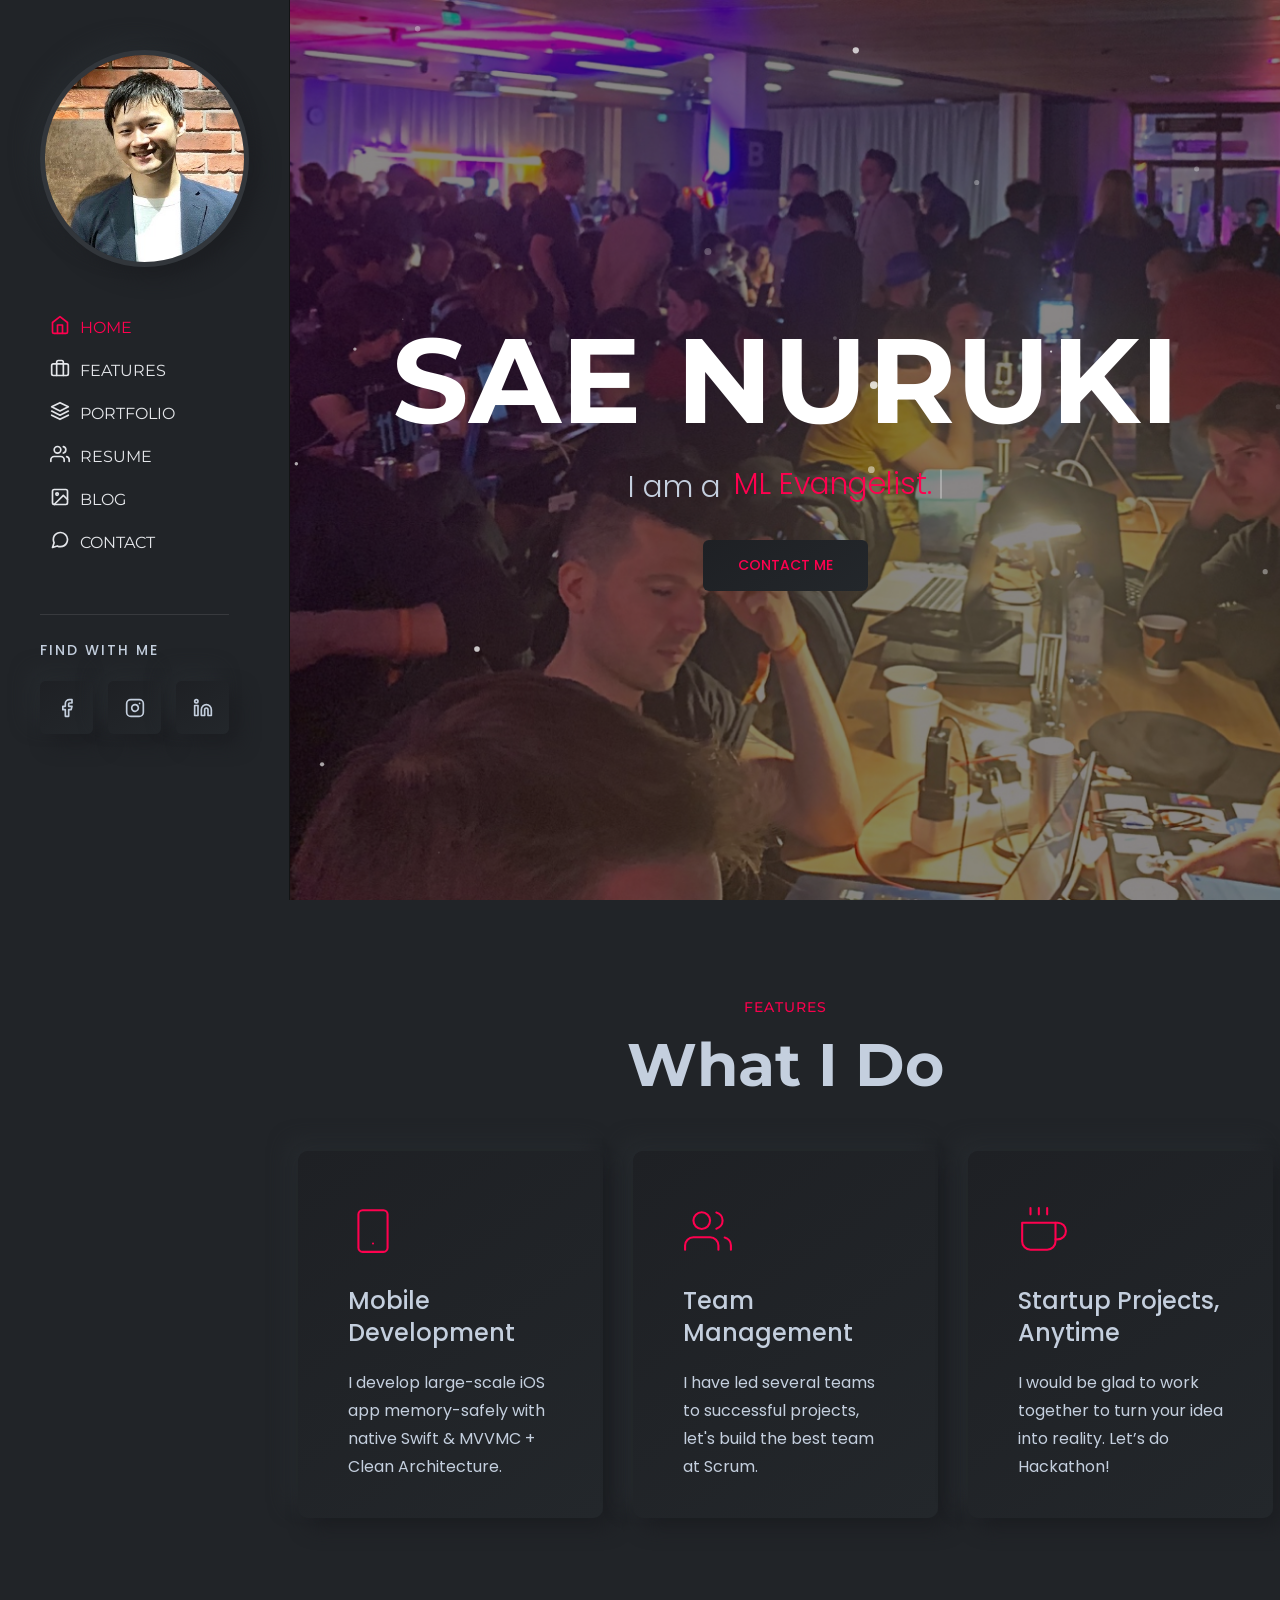
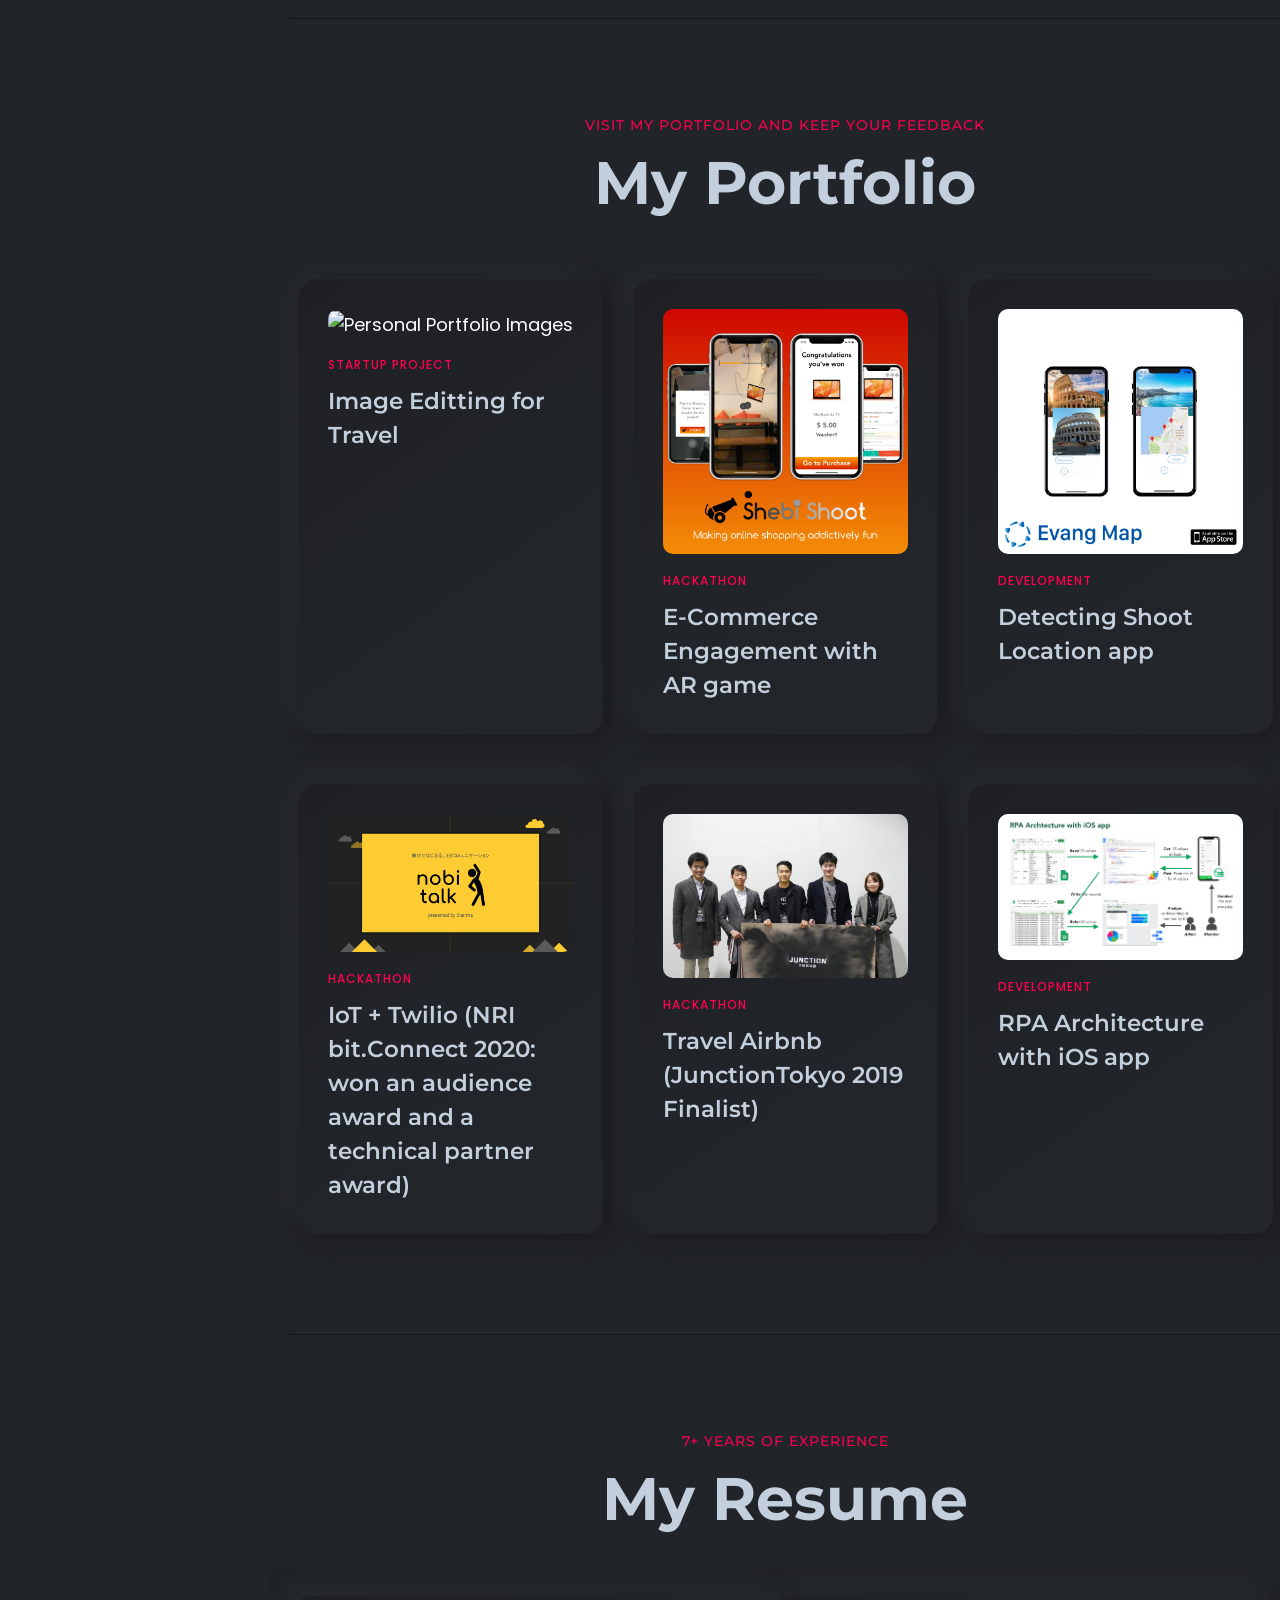
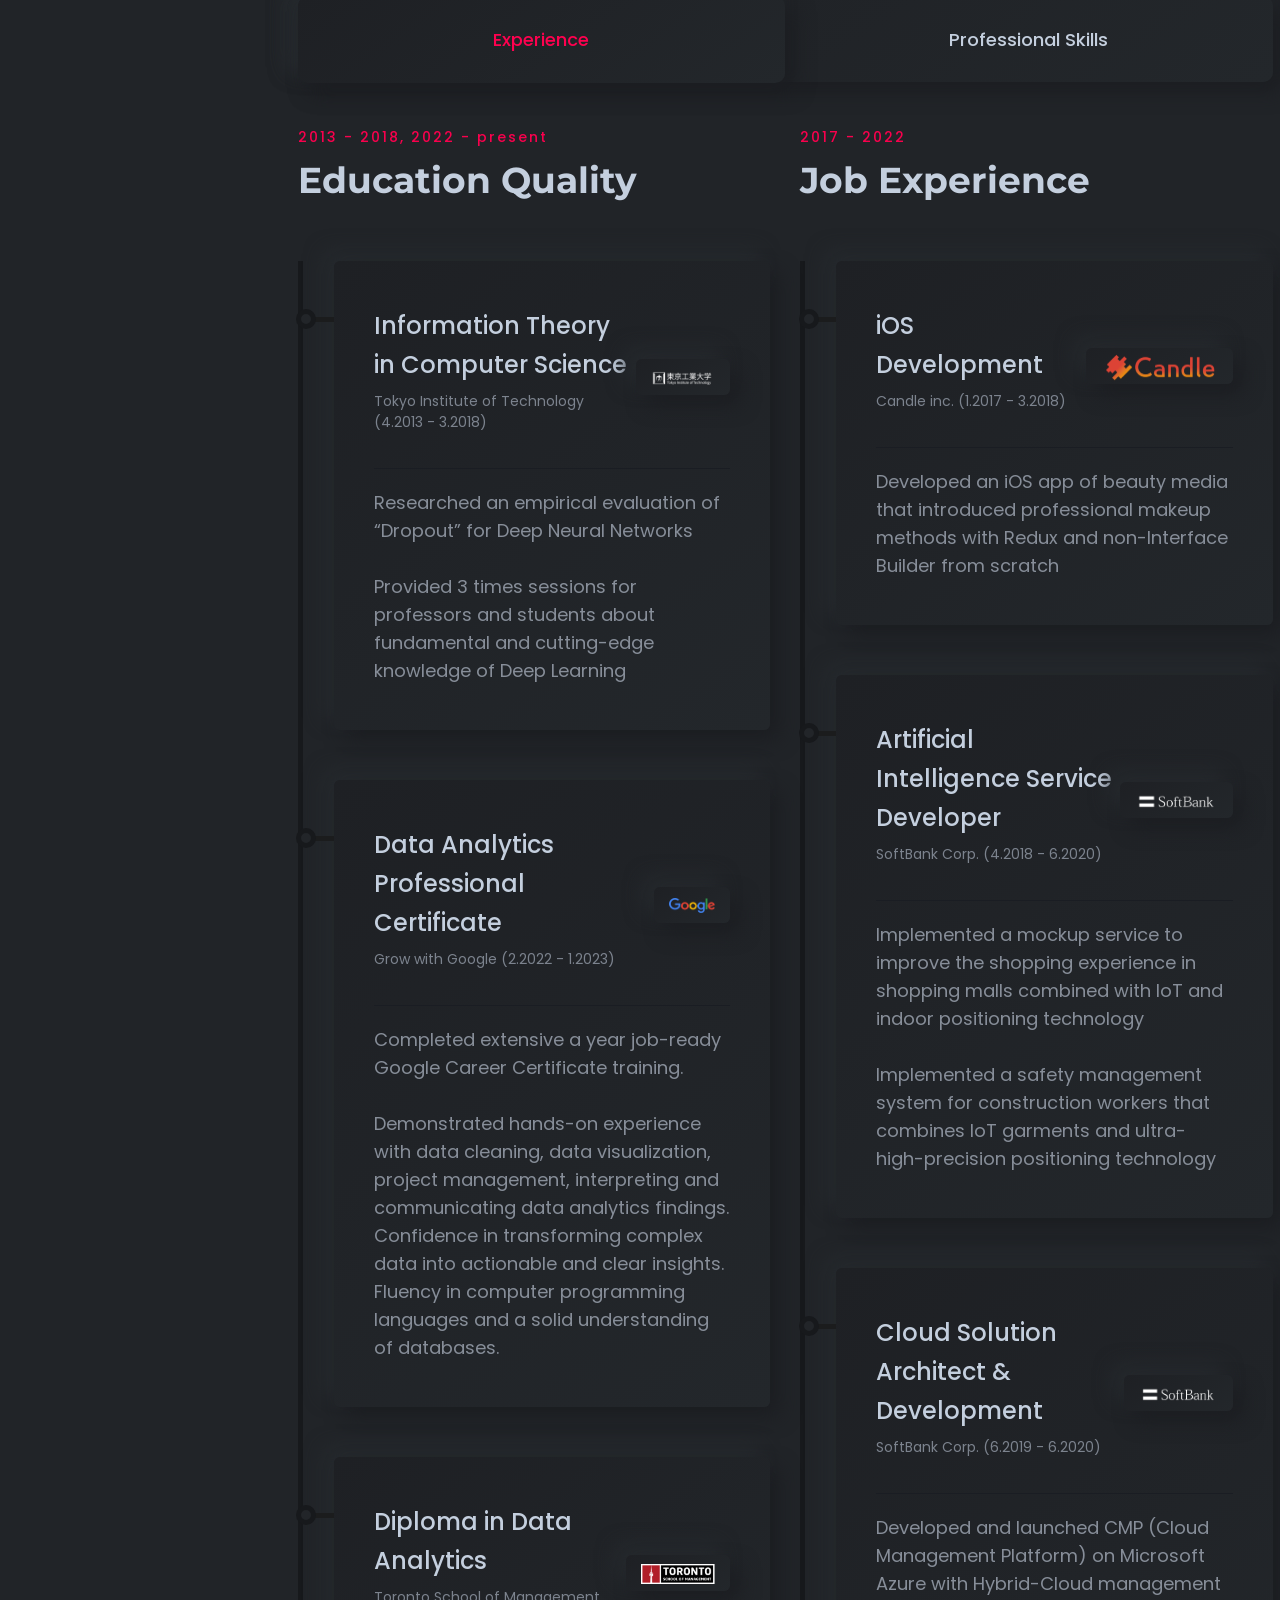
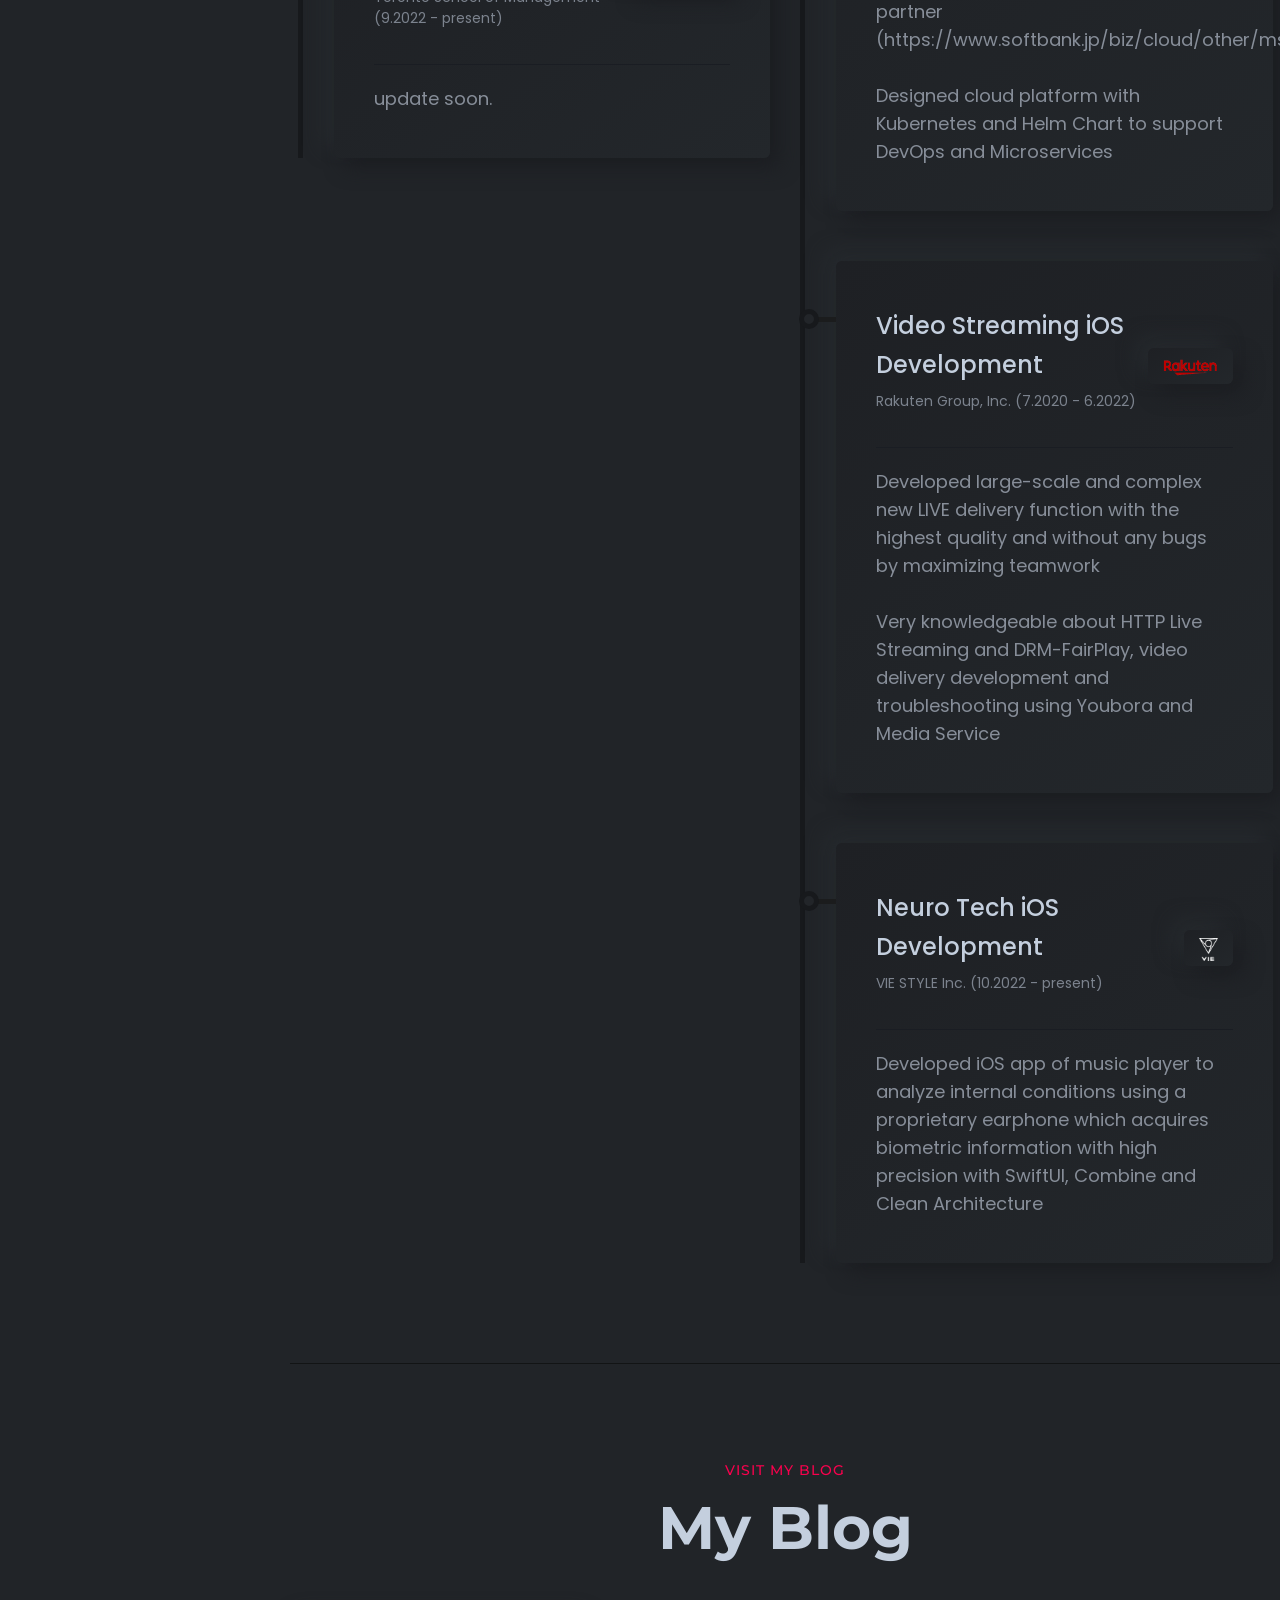
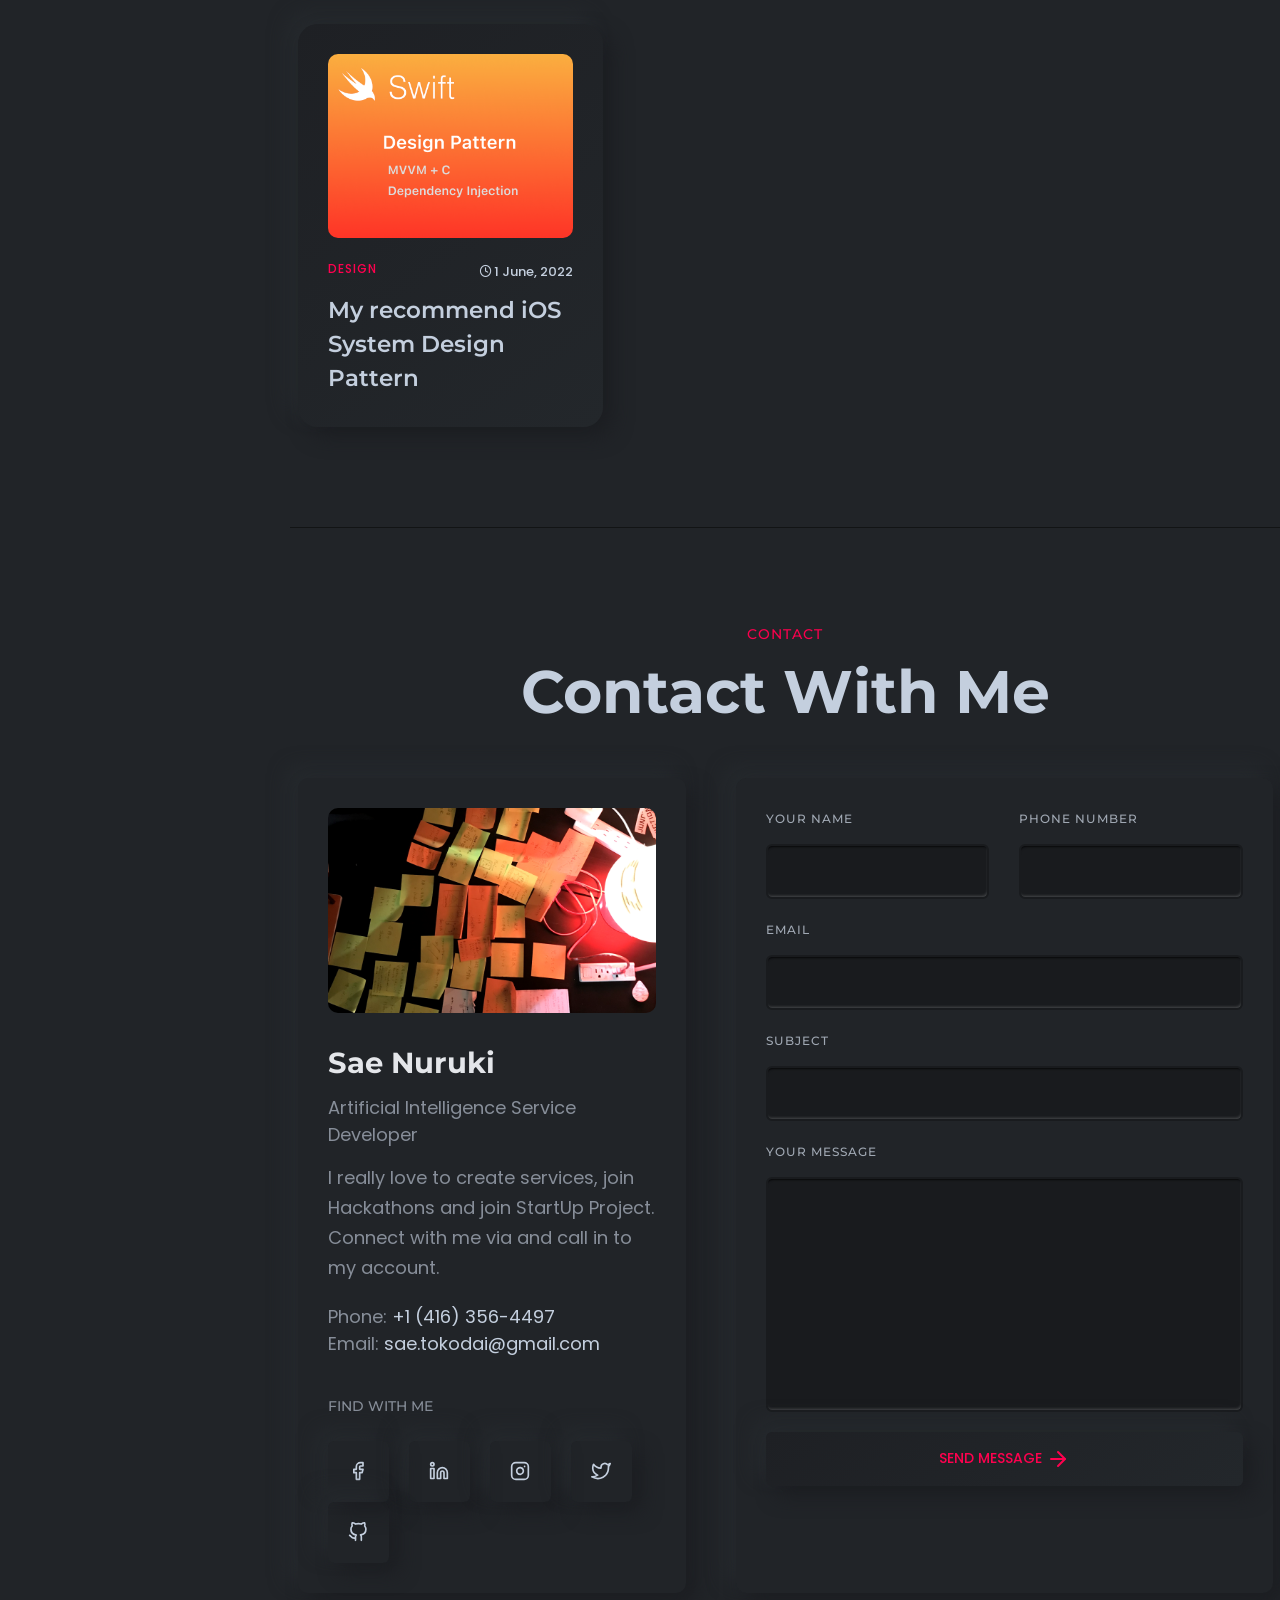
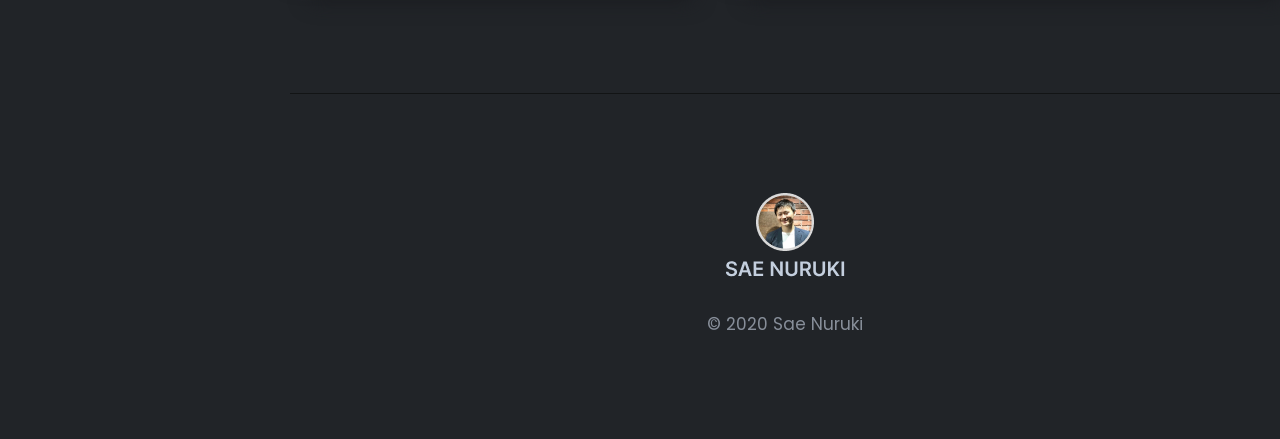
==== public/index.html @ 9da422db "update new portfolio" ====
<!DOCTYPE html>

<html lang="en">
  <head>
    <meta charset="utf-8">
    <!-- <meta name="viewport" content="width=device-width, initial-scale=1"> -->
    <meta http-equiv="x-ua-compatible" content="ie=edge">
    <title>Sae Nuruki</title>
    <meta name="robots" content="noindex, follow" />
    <meta name="description" content="">
    <meta name="viewport" content="width=device-width, initial-scale=1, shrink-to-fit=no">
    <!-- Favicon -->
    <link rel="shortcut icon" type="image/x-icon" href="assets/images/favicon.ico">
    <!-- CSS 
    ============================================ -->
    <link rel="stylesheet" href="assets/css/vendor/bootstrap.min.css">
    <link rel="stylesheet" href="assets/css/vendor/slick.css">
    <link rel="stylesheet" href="assets/css/vendor/slick-theme.css">
    <link rel="stylesheet" href="assets/css/vendor/aos.css">
    <link rel="stylesheet" href="assets/css/plugins/feature.css">
    <!-- Style css -->
    <link rel="stylesheet" href="assets/css/style.css">

    <!-- update the version number as needed -->
    <script defer src="/__/firebase/9.9.0/firebase-app-compat.js"></script>
    <!-- include only the Firebase features as you need -->
    <script defer src="/__/firebase/9.9.0/firebase-auth-compat.js"></script>
    <script defer src="/__/firebase/9.9.0/firebase-database-compat.js"></script>
    <script defer src="/__/firebase/9.9.0/firebase-firestore-compat.js"></script>
    <script defer src="/__/firebase/9.9.0/firebase-functions-compat.js"></script>
    <script defer src="/__/firebase/9.9.0/firebase-messaging-compat.js"></script>
    <script defer src="/__/firebase/9.9.0/firebase-storage-compat.js"></script>
    <script defer src="/__/firebase/9.9.0/firebase-analytics-compat.js"></script>
    <script defer src="/__/firebase/9.9.0/firebase-remote-config-compat.js"></script>
    <script defer src="/__/firebase/9.9.0/firebase-performance-compat.js"></script>
    <!-- 
      initialize the SDK after all desired features are loaded, set useEmulator to false
      to avoid connecting the SDK to running emulators.
    -->
    <script defer src="/__/firebase/init.js?useEmulator=true"></script>
  </head>

  <body class="template-color-1 home-sticky spybody" data-spy="scroll" data-bs-target=".navbar-example2" data-offset="150">

    <!-- start Header area -->
    <div class="d-none d-xl-block">
        <header class="rn-header-area d-flex align-items-start flex-column left-header-style">
            <div class="logo-area">
                <img src="assets/images/logo/profile_face.JPG" alt="personal-logo">
            </div>
            <nav id="sideNavs" class="mainmenu-nav navbar-example2 onepagenav">
                <ul class="primary-menu nav nav-pills">
                    <li class="nav-item current"><a class="nav-link smoth-animation-two" href="#home"><i
                                data-feather="home"></i> Home</a></li>
                    <li class="nav-item"><a class="nav-link smoth-animation-two" href="#features"> <i
                                data-feather="briefcase"></i>Features</a></li>
                    <li class="nav-item"><a class="nav-link smoth-animation-two" href="#portfolio"><i
                                data-feather="layers"></i>Portfolio</a></li>
                    <li class="nav-item"><a class="nav-link smoth-animation-two" href="#resume"><i
                                data-feather="users"></i>Resume</a></li>
                    <li class="nav-item"><a class="nav-link smoth-animation-two" href="#blog"><i
                                data-feather="image"></i>blog</a></li>
                    <li class="nav-item"><a class="nav-link smoth-animation-two" href="#contacts"><i
                                data-feather="message-circle"></i>Contact</a></li>
                </ul>
            </nav>
            <div class="footer">
                <div class="social-share-style-1">
                    <span class="title">find with me</span>
                    <ul class="social-share d-flex liststyle">
                        <li class="facebook"><a href="https://www.facebook.com/sae.nuruki"><svg xmlns="http://www.w3.org/2000/svg" width="24" height="24" viewBox="0 0 24 24" fill="none" stroke="currentColor" stroke-width="2" stroke-linecap="round" stroke-linejoin="round" class="feather feather-facebook">
                                    <path d="M18 2h-3a5 5 0 0 0-5 5v3H7v4h3v8h4v-8h3l1-4h-4V7a1 1 0 0 1 1-1h3z"></path>
                                </svg></a>
                        </li>
                        <li class="instagram"><a href="https://www.instagram.com/saenuruki"><svg xmlns="http://www.w3.org/2000/svg" width="24" height="24" viewBox="0 0 24 24" fill="none" stroke="currentColor" stroke-width="2" stroke-linecap="round" stroke-linejoin="round" class="feather feather-instagram">
                                    <rect x="2" y="2" width="20" height="20" rx="5" ry="5"></rect>
                                    <path d="M16 11.37A4 4 0 1 1 12.63 8 4 4 0 0 1 16 11.37z"></path>
                                    <line x1="17.5" y1="6.5" x2="17.51" y2="6.5"></line>
                                </svg></a>
                        </li>
                        <li class="linkedin"><a href="https://www.linkedin.com/in/saenuruki"><svg xmlns="http://www.w3.org/2000/svg" width="24" height="24" viewBox="0 0 24 24" fill="none" stroke="currentColor" stroke-width="2" stroke-linecap="round" stroke-linejoin="round" class="feather feather-linkedin">
                                    <path d="M16 8a6 6 0 0 1 6 6v7h-4v-7a2 2 0 0 0-2-2 2 2 0 0 0-2 2v7h-4v-7a6 6 0 0 1 6-6z">
                                    </path>
                                    <rect x="2" y="9" width="4" height="12"></rect>
                                    <circle cx="4" cy="4" r="2"></circle>
                                </svg></a>
                        </li>
                    </ul>
                </div>
            </div>
        </header>
    </div>
    <!-- start Header area end -->

    <!-- Header Mobile Bar  -->
    <div class="header-style-2 d-block d-xl-none">
        <div class="row align-items-center">
            <div class="col-6">
                <div class="logo">
                    <a href="#">
                        <img src="assets/images/logo/logo.png" alt="Logo">
                    </a>
                </div>
            </div>
            <div class="col-6">
                <div class="header-right text-end">
                    <div class="hamberger-menu">
                        <i id="menuBtn" class="feather-menu humberger-menu"></i>
                    </div>
                </div>
            </div>
        </div>
    </div>
    <!-- Header Mobile Bar  -->

    <!-- Start Popup Mobile Menu  -->
    <div class="popup-mobile-menu">
        <div class="inner">
            <div class="menu-top">
                <div class="menu-header">
                    <div class="logo" href="#">
                        <img src="assets/images/logo/logo-circle.png" alt="Personal Portfolio">
                    </div>
                    <div class="close-button">
                        <button class="close-menu-activation close"><i data-feather="x"></i></button>
                    </div>
                </div>
                <p class="discription">Hi! Thank you for coming this site!</p>
            </div>
            <div class="content">
                <ul class="primary-menu nav nav-pills onepagenav">
                    <li class="nav-item current"><a class="nav-link smoth-animation-two" href="#home">Home</a></li>
                    <li class="nav-item"><a class="nav-link smoth-animation-two" href="#features">Features</a></li>
                    <li class="nav-item"><a class="nav-link smoth-animation-two" href="#portfolio">Portfolio</a></li>
                    <li class="nav-item"><a class="nav-link smoth-animation-two" href="#resume">Resume</a></li>
                    <li class="nav-item"><a class="nav-link smoth-animation-two" href="#blog">blog</a></li>
                    <li class="nav-item"><a class="nav-link smoth-animation-two" href="#contacts">Contact</a></li>
                </ul>
                <!-- social sharea area -->
                <div class="social-share-style-1 mt--40">
                    <span class="title">find with me</span>
                    <ul class="social-share d-flex liststyle">
                        <li class="facebook"><a href="https://www.facebook.com/sae.nuruki"><svg xmlns="http://www.w3.org/2000/svg" width="24" height="24" viewBox="0 0 24 24" fill="none" stroke="currentColor" stroke-width="2" stroke-linecap="round" stroke-linejoin="round" class="feather feather-facebook">
                                    <path d="M18 2h-3a5 5 0 0 0-5 5v3H7v4h3v8h4v-8h3l1-4h-4V7a1 1 0 0 1 1-1h3z"></path>
                                </svg></a>
                        </li>
                        <li class="instagram"><a href="https://www.instagram.com/saenuruki"><svg xmlns="http://www.w3.org/2000/svg" width="24" height="24" viewBox="0 0 24 24" fill="none" stroke="currentColor" stroke-width="2" stroke-linecap="round" stroke-linejoin="round" class="feather feather-instagram">
                                    <rect x="2" y="2" width="20" height="20" rx="5" ry="5"></rect>
                                    <path d="M16 11.37A4 4 0 1 1 12.63 8 4 4 0 0 1 16 11.37z"></path>
                                    <line x1="17.5" y1="6.5" x2="17.51" y2="6.5"></line>
                                </svg></a>
                        </li>
                        <li class="linkedin"><a href="https://www.linkedin.com/in/saenuruki"><svg xmlns="http://www.w3.org/2000/svg" width="24" height="24" viewBox="0 0 24 24" fill="none" stroke="currentColor" stroke-width="2" stroke-linecap="round" stroke-linejoin="round" class="feather feather-linkedin">
                                    <path d="M16 8a6 6 0 0 1 6 6v7h-4v-7a2 2 0 0 0-2-2 2 2 0 0 0-2 2v7h-4v-7a6 6 0 0 1 6-6z">
                                    </path>
                                    <rect x="2" y="9" width="4" height="12"></rect>
                                    <circle cx="4" cy="4" r="2"></circle>
                                </svg></a>
                        </li>
                    </ul>
                </div>
                <!-- end -->
            </div>
        </div>
    </div>
    <!-- End Popup Mobile Menu  -->

    <main class="page-wrapper-two">

        <!-- start slider area -->
        <section id="home" class="slider-style-6 web-developer height--100 rn-section-gap align-items-center with-particles bg_image bg_image--11" data-black-overlay="5">
            <div id="particles-js"></div>
            <div class="wrapper">
                <div class="container">
                    <div class="row">
                        <div class="banner-inner text-center">
                            <h1 class="fs--100">SAE NURUKI</h1>
                            <!-- type headline start-->
                            <span class="cd-headline clip is-full-width">
                                <span>I am a</span>
                            <!-- ROTATING TEXT -->
                            <span class="cd-words-wrapper">
                                    <b class="is-visible">ML Evangelist.</b>
                                    <b class="is-hidden">Mobile Developer.</b>
                                    <b class="is-hidden">Hackathon Lover.</b>
                                </span>
                            </span>
                            <!-- type headline end -->
                            <div class="button-area">
                                <a class="rn-btn shadow-none" href="#contacts"><span>CONTACT ME</span></a>
                            </div>
                        </div>
                    </div>
                </div>
            </div>
        </section>
        <!-- start slider area End -->

        <!-- Start Service Area -->
        <div class="rn-service-area rn-section-gap " id="features">
            <div class="container">
                <div class="row">
                    <div class="col-lg-12">
                        <div class="section-title text-center" data-aos="fade-up" data-aos-duration="500" data-aos-delay="100" data-aos-once="true">
                            <span class="subtitle">Features</span>
                            <h2 class="title">What I Do</h2>
                        </div>
                    </div>
                </div>
                <div class="row row--25 mt_md--10 mt_sm--10">

                    <!-- Start Single Service -->
                    <div data-aos="fade-up" data-aos-duration="500" data-aos-delay="100" data-aos-once="true" class="col-lg-6 col-xl-4 col-md-6 col-sm-12 col-12 mt--50 mt_md--30 mt_sm--30">
                        <div class="rn-service">
                            <div class="inner">
                                <div class="icon">
                                    <i data-feather="smartphone"></i>
                                </div>
                                <div class="content">
                                    <h4 class="title"><a href="#">Mobile Development</a></h4>
                                    <p class="description">I develop large-scale iOS app memory-safely with native Swift & MVVMC + Clean Architecture.</p>
                                </div>
                            </div>
                            <!-- <a class="over-link" href="#"></a> -->
                        </div>
                    </div>
                    <!-- End SIngle Service -->
                    <!-- Start Single Service -->
                    <div data-aos="fade-up" data-aos-duration="500" data-aos-delay="300" data-aos-once="true" class="col-lg-6 col-xl-4 col-md-6 col-sm-12 col-12 mt--50 mt_md--30 mt_sm--30">
                        <div class="rn-service">
                            <div class="inner">
                                <div class="icon">
                                    <i data-feather="users"></i>
                                </div>
                                <div class="content">
                                    <h4 class="title"><a href="#">Team Management</a></h4>
                                    <p class="description">I have led several teams to successful projects, let's build the best team at Scrum.</p>
                                </div>
                            </div>
                            <!-- <a class="over-link" href="#"></a> -->
                        </div>
                    </div>
                    <!-- End SIngle Service -->
                    <!-- Start Single Service -->
                    <div data-aos="fade-up" data-aos-duration="500" data-aos-delay="500" data-aos-once="true" class="col-lg-6 col-xl-4 col-md-6 col-sm-12 col-12 mt--50 mt_md--30 mt_sm--30">
                        <div class="rn-service">
                            <div class="inner">
                                <div class="icon">
                                    <i data-feather="coffee"></i>
                                </div>
                                <div class="content">
                                    <h4 class="title"><a href="#">Startup Projects, Anytime</a></h4>
                                    <p class="description">I would be glad to work together to turn your idea into reality. Let’s do Hackathon!</p>
                                </div>
                            </div>
                            <!-- <a class="over-link" href="#"></a> -->
                        </div>
                    </div>
                    <!-- End SIngle Service -->

                </div>
            </div>
        </div>
        <!-- End Service Area  -->

        <!-- Start Portfolio Area -->
        <div class="rn-portfolio-area rn-section-gap section-separator" id="portfolio">
            <div class="container">
                <div class="row">
                    <div class="col-lg-12">
                        <div data-aos="fade-up" data-aos-duration="500" data-aos-delay="100" data-aos-once="true" class="section-title text-center">
                            <span class="subtitle">Visit my portfolio and keep your feedback</span>
                            <h2 class="title">My Portfolio</h2>
                        </div>
                    </div>
                </div>

                <div class="row row--25 mt--10 mt_md--10 mt_sm--10">
                    <!-- Start Single Portfolio -->
                    <div data-aos="fade-up" data-aos-delay="100" data-aos-once="true" class="col-lg-6 col-xl-4 col-md-6 col-12 mt--50 mt_md--30 mt_sm--30">
                        <div class="rn-portfolio" data-bs-toggle="modal" data-bs-target="#portofolioModalCenter01">
                            <div class="inner">
                                <div class="thumbnail">
                                    <a href="javascript:void(0)">
                                        <img src="assets/images/portfolio/JourneyNote.png" alt="Personal Portfolio Images">
                                    </a>
                                </div>
                                <div class="content">
                                    <div class="category-info">
                                        <div class="category-list">
                                            <a href="javascript:void(0)">Startup Project</a>
                                        </div>
                                    </div>
                                    <h4 class="title"><a href="javascript:void(0)">Image Editting for Travel<i
                                                class="feather-arrow-up-right"></i></a></h4>
                                </div>
                            </div>
                        </div>
                    </div>
                    <!-- End Single Portfolio -->

                    <!-- Start Single Portfolio -->
                    <div data-aos="fade-up" data-aos-delay="300" data-aos-once="true" class="col-lg-6 col-xl-4 col-md-6 col-12 mt--50 mt_md--30 mt_sm--30">
                        <div class="rn-portfolio" data-bs-toggle="modal" data-bs-target="#portofolioModalCenter02">
                            <div class="inner">
                                <div class="thumbnail">
                                    <a href="javascript:void(0)">
                                        <img src="assets/images/portfolio/JunctionSingapore.png" alt="Personal Portfolio Images">
                                    </a>
                                </div>
                                <div class="content">
                                    <div class="category-info">
                                        <div class="category-list">
                                            <a href="javascript:void(0)">Hackathon</a>
                                        </div>
                                    </div>
                                    <h4 class="title"><a href="javascript:void(0)">E-Commerce Engagement with AR game<i class="feather-arrow-up-right"></i></a></h4>
                                </div>
                            </div>
                        </div>
                    </div>
                    <!-- End Single Portfolio -->

                    <!-- Start Single Portfolio -->
                    <div data-aos="fade-up" data-aos-delay="500" data-aos-once="true" class="col-lg-6 col-xl-4 col-md-6 col-12 mt--50 mt_md--30 mt_sm--30">
                        <div class="rn-portfolio" data-bs-toggle="modal" data-bs-target="#portofolioModalCenter03">
                            <div class="inner">
                                <div class="thumbnail">
                                    <a href="javascript:void(0)">
                                        <img src="assets/images/portfolio/EvangMap.png" alt="Personal Portfolio Images">
                                    </a>
                                </div>
                                <div class="content">
                                    <div class="category-info">
                                        <div class="category-list">
                                            <a href="javascript:void(0)">Development</a>
                                        </div>
                                    </div>
                                    <h4 class="title"><a href="javascript:void(0)">Detecting Shoot Location app
                                            <i class="feather-arrow-up-right"></i></a></h4>
                                </div>
                            </div>
                        </div>
                    </div>
                    <!-- End Single Portfolio -->
                    <!-- Start Single Portfolio -->
                    <div data-aos="fade-up" data-aos-delay="100" data-aos-once="true" class="col-lg-6 col-xl-4 col-md-6 col-12 mt--50 mt_md--30 mt_sm--30">
                        <div class="rn-portfolio" data-bs-toggle="modal" data-bs-target="#portofolioModalCenter04">
                            <div class="inner">
                                <div class="thumbnail">
                                    <a href="javascript:void(0)">
                                        <img src="assets/images/portfolio/nobitalk.png" alt="Personal Portfolio Images">
                                    </a>
                                </div>
                                <div class="content">
                                    <div class="category-info">
                                        <div class="category-list">
                                            <a href="javascript:void(0)">Hackathon</a>
                                        </div>
                                    </div>
                                    <h4 class="title"><a href="javascript:void(0)">IoT + Twilio (NRI bit.Connect 2020: won an audience award and a technical
                                        partner award)<i class="feather-arrow-up-right"></i></a></h4>
                                </div>
                            </div>
                        </div>
                    </div>
                    <!-- End Single Portfolio -->

                    <!-- Start Single Portfolio -->
                    <div data-aos="fade-up" data-aos-delay="300" data-aos-once="true" class="col-lg-6 col-xl-4 col-md-6 col-12 mt--50 mt_md--30 mt_sm--30">
                        <div class="rn-portfolio" data-bs-toggle="modal" data-bs-target="#portofolioModalCenter05">
                            <div class="inner">
                                <div class="thumbnail">
                                    <a href="javascript:void(0)">
                                        <img src="assets/images/portfolio/junction2019.JPG" alt="Personal Portfolio Images">
                                    </a>
                                </div>
                                <div class="content">
                                    <div class="category-info">
                                        <div class="category-list">
                                            <a href="javascript:void(0)">Hackathon</a>
                                        </div>
                                    </div>
                                    <h4 class="title"><a href="javascript:void(0)">Travel Airbnb (JunctionTokyo 2019 Finalist)<i class="feather-arrow-up-right"></i></a></h4>
                                </div>
                            </div>
                        </div>
                    </div>
                    <!-- End Single Portfolio -->

                    <!-- Start Single Portfolio -->
                    <div data-aos="fade-up" data-aos-delay="500" data-aos-once="true" class="col-lg-6 col-xl-4 col-md-6 col-12 mt--50 mt_md--30 mt_sm--30">
                        <div class="rn-portfolio" data-bs-toggle="modal" data-bs-target="#portofolioModalCenter06">
                            <div class="inner">
                                <div class="thumbnail">
                                    <a href="javascript:void(0)">
                                        <img src="assets/images/portfolio/EvangVital.png" alt="Personal Portfolio Images">
                                    </a>
                                </div>
                                <div class="content">
                                    <div class="category-info">
                                        <div class="category-list">
                                            <a href="javascript:void(0)">Development</a>
                                        </div>
                                    </div>
                                    <h4 class="title"><a href="javascript:void(0)">RPA Architecture with iOS app
                                            <i class="feather-arrow-up-right"></i></a></h4>
                                </div>
                            </div>
                        </div>
                    </div>
                    <!-- End Single Portfolio -->
                </div>
            </div>
        </div>
        <!-- End portfolio Area -->

        <!-- Start Resume Area -->
        <div class="rn-resume-area rn-section-gap section-separator" id="resume">
            <div class="container">
                <div class="row">
                    <div class="col-lg-12">
                        <div class="section-title text-center">
                            <span class="subtitle">7+ Years of Experience</span>
                            <h2 class="title">My Resume</h2>
                        </div>
                    </div>
                </div>
                <div class="row mt--45">
                    <div class="col-lg-12">
                        <ul class="rn-nav-list nav nav-tabs" id="myTabs" role="tablist">
                            <li class="nav-item">
                                <a class="nav-link active" id="experience-tab" data-bs-toggle="tab" href="#experience" role="tab" aria-controls="experience" aria-selected="true">experience</a>
                            </li>
                            <li class="nav-item">
                                <a class="nav-link" id="professional-tab" data-bs-toggle="tab" href="#professional" role="tab" aria-controls="professional" aria-selected="false">professional
                                    Skills</a>
                            </li>
                        </ul>

                        <!-- Start Tab Content Wrapper  -->
                        <div class="rn-nav-content tab-content" id="myTabContents">
                            <!-- Start Single Tab  -->
                            <div class="tab-pane show active fade single-tab-area" id="education" role="tabpanel" aria-labelledby="education-tab">
                                <div class="personal-experience-inner mt--40">
                                    <div class="row">
                                        <!-- Start Skill List Area  -->
                                        <div class="col-lg-6 col-md-12 col-12">
                                            <div class="content">
                                                <span class="subtitle">2013 - 2018, 2022 - present</span>
                                                <h4 class="maintitle">Education Quality</h4>
                                                <div class="experience-list">

                                                    <!-- Start Single List  -->
                                                    <div class="resume-single-list">
                                                        <div class="inner">
                                                            <div class="heading">
                                                                <div class="title">
                                                                    <h4>Information Theory in Computer Science</h4>
                                                                    <span>Tokyo Institute of Technology (4.2013 - 3.2018)</span>
                                                                </div>
                                                                <div class="date-of-time">
                                                                    <a href="https://www.titech.ac.jp">
                                                                        <img src="assets/images/resume/career_titech.png" alt="Resume Education Images">
                                                                    </a>
                                                                </div>
                                                            </div>
                                                            <p class="description">
                                                                Researched an empirical evaluation of “Dropout” for Deep Neural Networks<br><br>
                                                                Provided 3 times sessions for professors and students about fundamental and cutting-edge knowledge of Deep Learning
                                                            </p>
                                                        </div>
                                                    </div>
                                                    <!-- End Single List  -->

                                                    <!-- Start Single List  -->
                                                    <div class="resume-single-list">
                                                        <div class="inner">
                                                            <div class="heading">
                                                                <div class="title">
                                                                    <h4>Data Analytics Professional Certificate</h4>
                                                                    <span>Grow with Google (2.2022 - 1.2023)</span>
                                                                </div>
                                                                <div class="date-of-time">
                                                                    <a href="https://www.coursera.org/account/accomplishments/specialization/certificate/4L79L8UDBKQR">
                                                                        <img src="assets/images/resume/career_google.png" alt="Resume Education Images">
                                                                    </a>
                                                                </div>
                                                            </div>
                                                            <p class="description">
                                                                Completed extensive a year job-ready Google Career Certificate training.<br><br>
                                                                Demonstrated hands-on experience with data cleaning, data visualization, project management, 
                                                                interpreting and communicating data analytics findings. 
                                                                Confidence in transforming complex data into actionable and clear insights. 
                                                                Fluency in computer programming languages and a solid understanding of databases.
                                                            </p>
                                                        </div>
                                                    </div>
                                                    <!-- End Single List  -->

                                                    <!-- Start Single List  -->
                                                    <div class="resume-single-list">
                                                        <div class="inner">
                                                            <div class="heading">
                                                                <div class="title">
                                                                    <h4>Diploma in Data Analytics</h4>
                                                                    <span>Toronto School of Management (9.2022 - present)</span>
                                                                </div>
                                                                <div class="date-of-time">
                                                                    <a href="https://www.torontosom.ca">
                                                                        <img src="assets/images/resume/career_tsom.png" alt="Resume Education Images">
                                                                    </a>
                                                                </div>
                                                            </div>
                                                            <p class="description">update soon.</p>
                                                        </div>
                                                    </div>
                                                    <!-- End Single List  -->
                                                </div>
                                            </div>
                                        </div>
                                        <!-- End Skill List Area  -->

                                        <!-- Start Skill List Area 2nd  -->
                                        <div class="col-lg-6 col-md-12 col-12 mt_md--60 mt_sm--60">
                                            <div class="content">
                                                <span class="subtitle">2017 - 2022</span>
                                                <h4 class="maintitle">Job Experience</h4>
                                                <div class="experience-list">

                                                    <!-- Start Single List  -->
                                                    <div class="resume-single-list">
                                                        <div class="inner">
                                                            <div class="heading">
                                                                <div class="title">
                                                                    <h4>iOS Development</h4>
                                                                    <span>Candle inc. (1.2017 - 3.2018)</span>
                                                                </div>
                                                                <div class="date-of-time">
                                                                    <a href="#">
                                                                        <img src="assets/images/resume/career_candle.png" alt="Resume Job Images">
                                                                    </a>
                                                                </div>
                                                            </div>
                                                            <p class="description">Developed an iOS app of beauty media that introduced professional makeup methods with Redux and non-Interface Builder from scratch</p>
                                                        </div>
                                                    </div>
                                                    <!-- End Single List  -->

                                                    <!-- Start Single List  -->
                                                    <div class="resume-single-list">
                                                        <div class="inner">
                                                            <div class="heading">
                                                                <div class="title">
                                                                    <h4>Artificial Intelligence Service Developer</h4>
                                                                    <span>SoftBank Corp. (4.2018 - 6.2020)</span>
                                                                </div>
                                                                <div class="date-of-time">
                                                                    <a href="https://www.softbank.jp">
                                                                        <img src="assets/images/resume/career_sb.png" alt="Resume Job Images">
                                                                    </a>
                                                                </div>
                                                            </div>
                                                            <p class="description">
                                                                Implemented a mockup service to improve the shopping experience in shopping malls combined with IoT and indoor positioning technology<br><br>
                                                                Implemented a safety management system for construction workers that combines IoT garments and ultra-high-precision positioning technology
                                                            </p>
                                                        </div>
                                                    </div>
                                                    <!-- End Single List  -->

                                                    <!-- Start Single List  -->
                                                    <div class="resume-single-list">
                                                        <div class="inner">
                                                            <div class="heading">
                                                                <div class="title">
                                                                    <h4>Cloud Solution Architect & Development</h4>
                                                                    <span>SoftBank Corp. (6.2019 - 6.2020)</span>
                                                                </div>
                                                                <div class="date-of-time">
                                                                    <a href="https://www.softbank.jp">
                                                                        <img src="assets/images/resume/career_sb.png" alt="Resume Job Images">
                                                                    </a>
                                                                </div>
                                                            </div>
                                                            <p class="description">
                                                                Developed and launched CMP (Cloud Management Platform) on Microsoft Azure with Hybrid-Cloud management partner
                                                                (https://www.softbank.jp/biz/cloud/other/msp)<br><br>
                                                                Designed cloud platform with Kubernetes and Helm Chart to support DevOps and Microservices
                                                            </p>
                                                        </div>
                                                    </div>
                                                    <!-- End Single List  -->

                                                    <!-- Start Single List  -->
                                                    <div class="resume-single-list">
                                                        <div class="inner">
                                                            <div class="heading">
                                                                <div class="title">
                                                                    <h4>Video Streaming iOS Development</h4>
                                                                    <span>Rakuten Group, Inc. (7.2020 - 6.2022)</span>
                                                                </div>
                                                                <div class="date-of-time">
                                                                    <a href="https://corp.rakuten.co.jp">
                                                                        <img src="assets/images/resume/career_rakuten.png" alt="Resume Job Images">
                                                                    </a>
                                                                </div>
                                                            </div>
                                                            <p class="description">
                                                                Developed large-scale and complex new LIVE delivery function with the highest quality and without any bugs by maximizing teamwork<br><br>
                                                                Very knowledgeable about HTTP Live Streaming and DRM-FairPlay, video delivery development and troubleshooting using Youbora and Media Service
                                                            </p>
                                                        </div>
                                                    </div>
                                                    <!-- End Single List  -->

                                                    <!-- Start Single List  -->
                                                    <div class="resume-single-list">
                                                        <div class="inner">
                                                            <div class="heading">
                                                                <div class="title">
                                                                    <h4>Neuro Tech iOS Development</h4>
                                                                    <span>VIE STYLE Inc. (10.2022 - present)</span>
                                                                </div>
                                                                <div class="date-of-time">
                                                                    <a href="https://www.viestyle.co.jp">
                                                                        <img src="assets/images/resume/career_vie.png" alt="Resume Job Images">
                                                                    </a>
                                                                </div>
                                                            </div>
                                                            <p class="description">
                                                                Developed iOS app of music player to analyze internal conditions using a proprietary earphone which acquires biometric information with high precision with SwiftUI, Combine and Clean Architecture
                                                            </p>
                                                        </div>
                                                    </div>
                                                    <!-- End Single List  -->
                                                </div>
                                            </div>
                                        </div>
                                        <!-- End Skill List Area  -->
                                    </div>
                                </div>
                            </div>
                            <!-- End Single Tab  -->

                            <!-- Start Single Tab  -->
                            <div class="tab-pane fade " id="professional" role="tabpanel" aria-labelledby="professional-tab">
                                <div class="personal-experience-inner mt--40">
                                    <div class="row row--40">

                                        <!-- Start Single Progressbar  -->
                                        <div class="col-lg-6 col-md-6 col-12">
                                            <div class="progress-wrapper">
                                                <div class="content">
                                                    <span class="subtitle">Features</span>
                                                    <h4 class="maintitle">Business Skill</h4>
                                                    <!-- Start Single Progress Charts -->
                                                    <div class="progress-charts">
                                                        <h6 class="heading heading-h6">PROBLEM SOLVING</h6>
                                                        <div class="progress">
                                                            <div class="progress-bar wow fadeInLeft" data-wow-duration="0.5s" data-wow-delay=".3s" role="progressbar" style="width: 91%" aria-valuenow="85" aria-valuemin="0" aria-valuemax="100"><span
                                                            class="percent-label">91%</span></div>
                                                        </div>
                                                    </div>
                                                    <!-- End Single Progress Charts -->

                                                    <!-- Start Single Progress Charts -->
                                                    <div class="progress-charts">
                                                        <h6 class="heading heading-h6">EMPATHY</h6>
                                                        <div class="progress">
                                                            <div class="progress-bar wow fadeInLeft" data-wow-duration="0.6s" data-wow-delay=".4s" role="progressbar" style="width: 95%" aria-valuenow="85" aria-valuemin="0" aria-valuemax="100"><span
                                                            class="percent-label">95%</span></div>
                                                        </div>
                                                    </div>
                                                    <!-- End Single Progress Charts -->

                                                    <!-- Start Single Progress Charts -->
                                                    <div class="progress-charts">
                                                        <h6 class="heading heading-h6">FLEXIBILITY</h6>
                                                        <div class="progress">
                                                            <div class="progress-bar wow fadeInLeft" data-wow-duration="0.7s" data-wow-delay=".5s" role="progressbar" style="width: 84%" aria-valuenow="85" aria-valuemin="0" aria-valuemax="100"><span
                                                            class="percent-label">84%</span></div>
                                                        </div>
                                                    </div>
                                                    <!-- End Single Progress Charts -->

                                                    <!-- Start Single Progress Charts -->
                                                    <div class="progress-charts">
                                                        <h6 class="heading heading-h6">PRESENTATION</h6>
                                                        <div class="progress">
                                                            <div class="progress-bar wow fadeInLeft" data-wow-duration="0.8s" data-wow-delay=".6s" role="progressbar" style="width: 80%" aria-valuenow="85" aria-valuemin="0" aria-valuemax="100"><span
                                                            class="percent-label">80%</span></div>
                                                        </div>
                                                    </div>
                                                    <!-- End Single Progress Charts -->

                                                    <!-- Start Single Progress Charts -->
                                                    <div class="progress-charts">
                                                        <h6 class="heading heading-h6">TEAMWORK</h6>
                                                        <div class="progress">
                                                            <div class="progress-bar wow fadeInLeft" data-wow-duration="0.9s" data-wow-delay=".7s" role="progressbar" style="width: 96%" aria-valuenow="85" aria-valuemin="0" aria-valuemax="100"><span
                                                            class="percent-label">96%</span></div>
                                                        </div>
                                                    </div>
                                                    <!-- End Single Progress Charts -->

                                                </div>
                                            </div>
                                        </div>
                                        <!-- End Single Progressbar  -->

                                        <!-- Start Single Progressbar  -->
                                        <div class="col-lg-6 col-md-6 col-12 mt_sm--60">
                                            <div class="progress-wrapper">
                                                <div class="content">
                                                    <span class="subtitle">Features</span>
                                                    <h4 class="maintitle">Development Skill</h4>
                                                    <!-- Start Single Progress Charts -->
                                                    <div class="progress-charts">
                                                        <h6 class="heading heading-h6">MOBILE DEVELOPMENT (Swift, Xcode)</h6>
                                                        <div class="progress">
                                                            <div class="progress-bar wow fadeInLeft" data-wow-duration="0.5s" data-wow-delay=".3s" role="progressbar" style="width: 92%" aria-valuenow="85" aria-valuemin="0" aria-valuemax="100"><span
                                                            class="percent-label">92%</span></div>
                                                        </div>
                                                    </div>
                                                    <!-- End Single Progress Charts -->

                                                    <!-- Start Single Progress Charts -->
                                                    <div class="progress-charts">
                                                        <h6 class="heading heading-h6">VIDEO STREAMING (HLS, DRM)</h6>
                                                        <div class="progress">
                                                            <div class="progress-bar wow fadeInLeft" data-wow-duration="0.6s" data-wow-delay=".4s" role="progressbar" style="width: 80%" aria-valuenow="85" aria-valuemin="0" aria-valuemax="100"><span
                                                            class="percent-label">80%</span></div>
                                                        </div>
                                                    </div>
                                                    <!-- End Single Progress Charts -->

                                                    <!-- Start Single Progress Charts -->
                                                    <div class="progress-charts">
                                                        <h6 class="heading heading-h6">MACHINE LEARNING</h6>
                                                        <div class="progress">
                                                            <div class="progress-bar wow fadeInLeft" data-wow-duration="0.7s" data-wow-delay=".5s" role="progressbar" style="width: 68%" aria-valuenow="85" aria-valuemin="0" aria-valuemax="100"><span
                                                            class="percent-label">68%</span></div>
                                                        </div>
                                                    </div>
                                                    <!-- End Single Progress Charts -->

                                                    <!-- Start Single Progress Charts -->
                                                    <div class="progress-charts">
                                                        <h6 class="heading heading-h6">CLOUD DEVELOPMENT (AWS, AZURE, GCP)</h6>
                                                        <div class="progress">
                                                            <div class="progress-bar wow fadeInLeft" data-wow-duration="0.8s" data-wow-delay=".6s" role="progressbar" style="width: 76%" aria-valuenow="85" aria-valuemin="0" aria-valuemax="100"><span
                                                            class="percent-label">76%</span></div>
                                                        </div>
                                                    </div>
                                                    <!-- End Single Progress Charts -->

                                                    <!-- Start Single Progress Charts -->
                                                    <div class="progress-charts">
                                                        <h6 class="heading heading-h6">SCRUM</h6>
                                                        <div class="progress">
                                                            <div class="progress-bar wow fadeInLeft" data-wow-duration="0.9s" data-wow-delay=".7s" role="progressbar" style="width: 93%" aria-valuenow="85" aria-valuemin="0" aria-valuemax="100"><span
                                                            class="percent-label">93%</span></div>
                                                        </div>
                                                    </div>
                                                    <!-- End Single Progress Charts -->

                                                </div>
                                            </div>
                                        </div>
                                        <!-- End Single Progressbar  -->

                                    </div>
                                </div>
                            </div>
                            <!-- End Single Tab  -->

                            <!-- Start Single Tab  -->
                            <div class="tab-pane fade" id="experience" role="tabpanel" aria-labelledby="experience-tab">
                                <div class="personal-experience-inner mt--40">
                                    <div class="row">
                                        <!-- Start Skill List Area  -->
                                        <div class="col-lg-6 col-md-12 col-12">
                                            <div class="content">
                                                <span class="subtitle">2013 - 2018, 2022 - present</span>
                                                <h4 class="maintitle">Education Quality</h4>
                                                <div class="experience-list">

                                                    <!-- Start Single List  -->
                                                    <div class="resume-single-list">
                                                        <div class="inner">
                                                            <div class="heading">
                                                                <div class="title">
                                                                    <h4>Information Theory in Computer Science</h4>
                                                                    <span>Tokyo Institute of Technology (4.2013 - 3.2018)</span>
                                                                </div>
                                                                <div class="date-of-time">
                                                                    <a href="https://www.titech.ac.jp">
                                                                        <img src="assets/images/resume/career_titech.png" alt="Resume Education Images">
                                                                    </a>
                                                                </div>
                                                            </div>
                                                            <p class="description">
                                                                Researched an empirical evaluation of “Dropout” for Deep Neural Networks<br><br>
                                                                Provided 3 times sessions for professors and students about fundamental and cutting-edge knowledge of Deep Learning
                                                            </p>
                                                        </div>
                                                    </div>
                                                    <!-- End Single List  -->

                                                    <!-- Start Single List  -->
                                                    <div class="resume-single-list">
                                                        <div class="inner">
                                                            <div class="heading">
                                                                <div class="title">
                                                                    <h4>Data Analytics</h4>
                                                                    <span>Toronto School of Management (7.2022 - present)</span>
                                                                </div>
                                                                <div class="date-of-time">
                                                                    <a href="https://www.torontosom.ca">
                                                                        <img src="assets/images/resume/career_tsom.png" alt="Resume Education Images">
                                                                    </a>
                                                                </div>
                                                            </div>
                                                            <p class="description">Update soon.</p>
                                                        </div>
                                                    </div>
                                                    <!-- End Single List  -->
                                                </div>
                                            </div>
                                        </div>
                                        <!-- End Skill List Area  -->

                                        <!-- Start Skill List Area 2nd  -->
                                        <div class="col-lg-6 col-md-12 col-12 mt_md--60 mt_sm--60">
                                            <div class="content">
                                                <span class="subtitle">2017 - 2022</span>
                                                <h4 class="maintitle">Job Experience</h4>
                                                <div class="experience-list">

                                                    <!-- Start Single List  -->
                                                    <div class="resume-single-list">
                                                        <div class="inner">
                                                            <div class="heading">
                                                                <div class="title">
                                                                    <h4>iOS Development</h4>
                                                                    <span>Candle inc. (1.2017 - 3.2018)</span>
                                                                </div>
                                                                <div class="date-of-time">
                                                                    <a href="#">
                                                                        <img src="assets/images/resume/career_candle.png" alt="Resume Job Images">
                                                                    </a>
                                                                </div>
                                                            </div>
                                                            <p class="description">Developed an iOS app of beauty media that introduced professional makeup methods with Redux and non-Interface Builder from scratch</p>
                                                        </div>
                                                    </div>
                                                    <!-- End Single List  -->

                                                    <!-- Start Single List  -->
                                                    <div class="resume-single-list">
                                                        <div class="inner">
                                                            <div class="heading">
                                                                <div class="title">
                                                                    <h4>Artificial Intelligence Service Developer</h4>
                                                                    <span>SoftBank Corp. (4.2018 - 6.2020)</span>
                                                                </div>
                                                                <div class="date-of-time">
                                                                    <a href="https://www.softbank.jp">
                                                                        <img src="assets/images/resume/career_sb.png" alt="Resume Job Images">
                                                                    </a>
                                                                </div>
                                                            </div>
                                                            <p class="description">
                                                                Implemented a mockup service to improve the shopping experience in shopping malls combined with IoT and indoor positioning technology<br><br>
                                                                Implemented a safety management system for construction workers that combines IoT garments and ultra-high-precision positioning technology
                                                        </div>
                                                    </div>
                                                    <!-- End Single List  -->

                                                    <!-- Start Single List  -->
                                                    <div class="resume-single-list">
                                                        <div class="inner">
                                                            <div class="heading">
                                                                <div class="title">
                                                                    <h4>Cloud Solution Architect & Development</h4>
                                                                    <span>SoftBank Corp. (6.2019 - 6.2020)</span>
                                                                </div>
                                                                <div class="date-of-time">
                                                                    <a href="https://www.softbank.jp">
                                                                        <img src="assets/images/resume/career_sb.png" alt="Resume Job Images">
                                                                    </a>
                                                                </div>
                                                            </div>
                                                            <p class="description">
                                                                Developed and launched CMP (Cloud Management Platform) on Microsoft Azure with Hybrid-Cloud management partner
                                                                (https://www.softbank.jp/biz/cloud/other/msp)<br><br>
                                                                Designed cloud platform with Kubernetes and Helm Chart to support DevOps and Microservices
                                                            </p>
                                                        </div>
                                                    </div>
                                                    <!-- End Single List  -->

                                                    <!-- Start Single List  -->
                                                    <div class="resume-single-list">
                                                        <div class="inner">
                                                            <div class="heading">
                                                                <div class="title">
                                                                    <h4>Video Streaming iOS Development</h4>
                                                                    <span>Rakuten Group, Inc. (7.2020 - 6.2022)</span>
                                                                </div>
                                                                <div class="date-of-time">
                                                                    <a href="https://corp.rakuten.co.jp">
                                                                        <img src="assets/images/resume/career_rakuten.png" alt="Resume Job Images">
                                                                    </a>
                                                                </div>
                                                            </div>
                                                            <p class="description">
                                                                Developed large-scale and complex new LIVE delivery function with the highest quality and without any bugs by maximizing teamwork<br><br>
                                                                Very knowledgeable about HTTP Live Streaming and DRM-FairPlay, video delivery development and troubleshooting using Youbora and Media Service
                                                            </p>
                                                        </div>
                                                    </div>
                                                    <!-- End Single List  -->

                                                </div>
                                            </div>
                                        </div>
                                        <!-- End Skill List Area  -->
                                    </div>
                                </div>
                            </div>
                            <!-- End Single Tab  -->

                            <!-- Start Single Tab  -->
                            <div class="tab-pane fade" id="interview" role="tabpanel" aria-labelledby="interview-tab">
                                <div class="personal-experience-inner mt--40">
                                    <div class="row">
                                        <!-- Start Skill List Area  -->
                                        <div class="col-lg-6 col-md-12 col-12">
                                            <div class="content">
                                                <span class="subtitle">2007 - 2010</span>
                                                <h4 class="maintitle">Company Experience</h4>
                                                <div class="experience-list">
                                                    <!-- Start Single List  -->
                                                    <div data-aos="fade-up" data-aos-duration="500" data-aos-delay="300" data-aos-once="true" class="resume-single-list">
                                                        <div class="inner">
                                                            <div class="heading">
                                                                <div class="title">
                                                                    <h4>Information Theory in Computer Science</h4>
                                                                    <span>Tokyo Institute of Technology (4.2013 - 3.2018)</span>
                                                                </div>
                                                                <div class="date-of-time">
                                                                    <a href="https://www.titech.ac.jp">
                                                                        <img src="assets/images/resume/career_titech.png" alt="Resume Education Images">
                                                                    </a>
                                                                </div>
                                                            </div>
                                                            <p class="description">
                                                                Researched an empirical evaluation of “Dropout” for Deep Neural Networks<br><br>
                                                                Provided 3 times sessions for professors and students about fundamental and cutting-edge knowledge of Deep Learning
                                                            </p>
                                                        </div>
                                                    </div>
                                                    <!-- End Single List  -->

                                                    <!-- Start Single List  -->
                                                    <div data-aos="fade-up" data-aos-duration="500" data-aos-delay="500" data-aos-once="true" class="resume-single-list">
                                                        <div class="inner">
                                                            <div class="heading">
                                                                <div class="title">
                                                                    <h4>Data Analytics</h4>
                                                                    <span>Toronto School of Management (7.2022 - present)</span>
                                                                </div>
                                                                <div class="date-of-time">
                                                                    <a href="https://www.torontosom.ca">
                                                                        <img src="assets/images/resume/career_tsom.png" alt="Resume Education Images">
                                                                    </a>
                                                                </div>
                                                            </div>
                                                            <p class="description">Update soon.</p>
                                                        </div>
                                                    </div>
                                                    <!-- End Single List  -->
                                                </div>
                                            </div>
                                        </div>
                                        <!-- End Skill List Area  -->

                                        <!-- Start Skill List Area 2nd  -->
                                        <div class="col-lg-6 col-md-12 col-12 mt_md--60 mt_sm--60">
                                            <div class="content">
                                                <span class="subtitle">2017 - 2022</span>
                                                <h4 class="maintitle">Job Experience</h4>
                                                <div class="experience-list">

                                                    <!-- Start Single List  -->
                                                    <div data-aos="fade-up" data-aos-duration="500" data-aos-delay="300" data-aos-once="true" class="resume-single-list">
                                                        <div class="inner">
                                                            <div class="heading">
                                                                <div class="title">
                                                                    <h4>iOS Development</h4>
                                                                    <span>Candle inc. (1.2017 - 3.2018)</span>
                                                                </div>
                                                                <div class="date-of-time">
                                                                    <a href="#">
                                                                        <img src="assets/images/resume/career_candle.png" alt="Resume Job Images">
                                                                    </a>
                                                                </div>
                                                            </div>
                                                            <p class="description">Developed an iOS app of beauty media that introduced professional makeup methods with Redux and non-Interface Builder from scratch</p>
                                                        </div>
                                                    </div>
                                                    <!-- End Single List  -->

                                                    <!-- Start Single List  -->
                                                    <div data-aos="fade-up" data-aos-duration="500" data-aos-delay="500" data-aos-once="true" class="resume-single-list">
                                                        <div class="inner">
                                                            <div class="heading">
                                                                <div class="title">
                                                                    <h4>Artificial Intelligence Service Developer</h4>
                                                                    <span>SoftBank Corp. (4.2018 - 6.2020)</span>
                                                                </div>
                                                                <div class="date-of-time">
                                                                    <a href="https://www.softbank.jp">
                                                                        <img src="assets/images/resume/career_sb.png" alt="Resume Job Images">
                                                                    </a>
                                                                </div>
                                                            </div>
                                                            <p class="description">
                                                                Implemented a mockup service to improve the shopping experience in shopping malls combined with IoT and indoor positioning technology<br><br>
                                                                Implemented a safety management system for construction workers that combines IoT garments and ultra-high-precision positioning technology
                                                        </div>
                                                    </div>
                                                    <!-- End Single List  -->

                                                    <!-- Start Single List  -->
                                                    <div data-aos="fade-up" data-aos-duration="500" data-aos-delay="700" data-aos-once="true" class="resume-single-list">
                                                        <div class="inner">
                                                            <div class="heading">
                                                                <div class="title">
                                                                    <h4>Cloud Solution Architect & Development</h4>
                                                                    <span>SoftBank Corp. (6.2019 - 6.2020)</span>
                                                                </div>
                                                                <div class="date-of-time">
                                                                    <a href="https://www.softbank.jp">
                                                                        <img src="assets/images/resume/career_sb.png" alt="Resume Job Images">
                                                                    </a>
                                                                </div>
                                                            </div>
                                                            <p class="description">
                                                                Developed and launched CMP (Cloud Management Platform) on Microsoft Azure with Hybrid-Cloud management partner
                                                                (https://www.softbank.jp/biz/cloud/other/msp)<br><br>
                                                                Designed cloud platform with Kubernetes and Helm Chart to support DevOps and Microservices
                                                            </p>
                                                        </div>
                                                    </div>
                                                    <!-- End Single List  -->

                                                    <!-- Start Single List  -->
                                                    <div data-aos="fade-up" data-aos-duration="500" data-aos-delay="900" data-aos-once="true" class="resume-single-list">
                                                        <div class="inner">
                                                            <div class="heading">
                                                                <div class="title">
                                                                    <h4>Video Streaming iOS Development</h4>
                                                                    <span>Rakuten Group, Inc. (7.2020 - 6.2022)</span>
                                                                </div>
                                                                <div class="date-of-time">
                                                                    <a href="https://corp.rakuten.co.jp">
                                                                        <img src="assets/images/resume/career_rakuten.png" alt="Resume Job Images">
                                                                    </a>
                                                                </div>
                                                            </div>
                                                            <p class="description">
                                                                Developed large-scale and complex new LIVE delivery function with the highest quality and without any bugs by maximizing teamwork<br><br>
                                                                Very knowledgeable about HTTP Live Streaming and DRM-FairPlay, video delivery development and troubleshooting using Youbora and Media Service
                                                            </p>
                                                        </div>
                                                    </div>
                                                    <!-- End Single List  -->

                                                </div>
                                            </div>
                                        </div>
                                        <!-- End Skill List Area  -->
                                    </div>
                                </div>
                            </div>
                            <!-- End Single Tab  -->
                        </div>
                    </div>
                </div>
            </div>
        </div>
        <!-- End Resume Area -->
        <!-- Start News Area -->
        <div class="rn-blog-area rn-section-gap section-separator" id="blog">
            <div class="container">
                <div class="row">
                    <div class="col-lg-12">
                        <div data-aos="fade-up" data-aos-duration="500" data-aos-delay="100" data-aos-once="true" class="section-title text-center">
                            <span class="subtitle">Visit my blog</span>
                            <h2 class="title">My Blog</h2>
                        </div>
                    </div>
                </div>
                <div class="row row--25 mt--30 mt_md--10 mt_sm--10">

                    <!-- Start Single blog -->
                    <div data-aos="fade-up" data-aos-duration="500" data-aos-delay="100" data-aos-once="true" class="col-lg-6 col-xl-4 mt--30 col-md-6 col-sm-12 col-12 mt--30">
                        <div class="rn-blog" data-bs-toggle="modal" data-bs-target="#blogModalCenter01">
                            <div class="inner">
                                <div class="thumbnail">
                                    <a href="javascript:void(0)">
                                        <img src="assets/images/blog/blog-01.png" alt="Personal Portfolio Images">
                                    </a>
                                </div>
                                <div class="content">
                                    <div class="category-info">
                                        <div class="category-list">
                                            <a href="javascript:void(0)">Design</a>
                                        </div>
                                        <div class="meta">
                                            <span><i class="feather-clock"></i>1 June, 2022</span>
                                        </div>
                                    </div>
                                    <h4 class="title"><a href="javascript:void(0)">My recommend iOS System Design Pattern
                                            <i class="feather-arrow-up-right"></i></a></h4>
                                </div>
                            </div>
                        </div>
                    </div>
                    <!-- End Single blog -->

                    <!-- Start Single blog -->
                    <!-- <div data-aos="fade-up" data-aos-duration="500" data-aos-delay="150" data-aos-once="true" class="col-lg-6 col-xl-4 mt--30 col-md-6 col-sm-12 col-12 mt--30">
                        <div class="rn-blog" data-bs-toggle="modal" data-bs-target="#blogModalCenter02">
                            <div class="inner">
                                <div class="thumbnail">
                                    <a href="javascript:void(0)">
                                        <img src="assets/images/blog/blog-02.png" alt="Personal Portfolio Images">
                                    </a>
                                </div>
                                <div class="content">
                                    <div class="category-info">
                                        <div class="category-list">
                                            <a href="javascript:void(0)">Development</a>
                                        </div>
                                        <div class="meta">
                                            <span><i class="feather-clock"></i> 2 hour read</span>
                                        </div>
                                    </div>
                                    <h4 class="title"><a href="javascript:void(0)">The services provide for design <i
                                        class="feather-arrow-up-right"></i></a></h4>
                                </div>
                            </div>
                        </div>
                    </div> -->
                    <!-- End Single blog -->

                    <!-- Start Single blog -->
                    <!-- <div data-aos="fade-up" data-aos-duration="500" data-aos-delay="200" data-aos-once="true" class="col-lg-6 col-xl-4 mt--30 col-md-6 col-sm-12 col-12 mt--30">
                        <div class="rn-blog" data-bs-toggle="modal" data-bs-target="#blogModalCenter03">
                            <div class="inner">
                                <div class="thumbnail">
                                    <a href="javascript:void(0)">
                                        <img src="assets/images/blog/blog-03.jpg" alt="Personal Portfolio Images">
                                    </a>
                                </div>
                                <div class="content">
                                    <div class="category-info">
                                        <div class="category-list">
                                            <a href="javascript:void(0)">Application</a>
                                        </div>
                                        <div class="meta">
                                            <span><i class="feather-clock"></i> 5 min read</span>
                                        </div>
                                    </div>
                                    <h4 class="title"><a href="javascript:void(0)">Mobile app landing design & app
                                            maintain<i class="feather-arrow-up-right"></i></a></h4>
                                </div>
                            </div>
                        </div>
                    </div> -->
                    <!-- End Single blog -->

                </div>
            </div>
        </div>
        <!-- ENd Mews Area -->
        <!-- Start Contact section -->
        <div class="rn-contact-area rn-section-gap section-separator" id="contacts">
            <div class="container">
                <div class="row">
                    <div class="col-lg-12">
                        <div class="section-title text-center">
                            <span class="subtitle">Contact</span>
                            <h2 class="title">Contact With Me</h2>
                        </div>
                    </div>
                </div>

                <div class="row mt--50 mt_md--40 mt_sm--40 mt-contact-sm">
                    <div class="col-lg-5">
                        <div class="contact-about-area">
                            <div class="thumbnail">
                                <img src="assets/images/contact/contact1.png" alt="contact-img">
                            </div>
                            <div class="title-area">
                                <h4 class="title">Sae Nuruki</h4>
                                <span>Artificial Intelligence Service Developer</span>
                            </div>
                            <div class="description">
                                <p>I really love to create services, join Hackathons and join StartUp Project. Connect with me via and call in to my account.
                                </p>
                                <span class="phone">Phone: <a href="tel:+14163564497">+1 (416) 356-4497</a></span>
                                <span class="mail">Email: <a href="mailto:sae.tokodai@gmail.com">sae.tokodai@gmail.com</a></span>
                            </div>
                            <div class="social-area">
                                <div class="name">FIND WITH ME</div>
                                <div class="social-icone">
                                    <a href="https://www.facebook.com/sae.nuruki"><i data-feather="facebook"></i></a>
                                    <a href="https://www.linkedin.com/in/saenuruki"><i data-feather="linkedin"></i></a>
                                    <a href="https://www.instagram.com/saenuruki"><i data-feather="instagram"></i></a>
                                    <a href="https://twitter.com/arventurist"><i data-feather="twitter"></i></a>
                                    <a href="https://github.com/saenuruki"><i data-feather="github"></i></a>
                                </div>
                            </div>
                        </div>
                    </div>
                    <div data-aos-delay="600" class="col-lg-7 contact-input">
                        <div class="contact-form-wrapper">
                            <div class="introduce">

                                <form class="rnt-contact-form rwt-dynamic-form row" id="contact-form" method="POST" action="mail.php">

                                    <div class="col-lg-6">
                                        <div class="form-group">
                                            <label for="contact-name">Your Name</label>
                                            <input class="form-control form-control-lg" name="contact-name" id="contact-name" type="text">
                                        </div>
                                    </div>

                                    <div class="col-lg-6">
                                        <div class="form-group">
                                            <label for="contact-phone">Phone Number</label>
                                            <input class="form-control" name="contact-phone" id="contact-phone" type="text">
                                        </div>
                                    </div>

                                    <div class="col-lg-12">
                                        <div class="form-group">
                                            <label for="contact-email">Email</label>
                                            <input class="form-control form-control-sm" id="contact-email" name="contact-email" type="email">
                                        </div>
                                    </div>

                                    <div class="col-lg-12">
                                        <div class="form-group">
                                            <label for="subject">subject</label>
                                            <input class="form-control form-control-sm" id="subject" name="subject" type="text">
                                        </div>
                                    </div>

                                    <div class="col-lg-12">
                                        <div class="form-group">
                                            <label for="contact-message">Your Message</label>
                                            <textarea name="contact-message" id="contact-message" cols="30" rows="10"></textarea>
                                        </div>
                                    </div>

                                    <div class="col-lg-12">
                                        <button name="submit" type="submit" id="submit" class="rn-btn">
                                            <span>SEND MESSAGE</span>
                                            <i data-feather="arrow-right"></i>
                                        </button>
                                    </div>
                                </form>
                            </div>
                        </div>
                    </div>
                </div>
            </div>
        </div>
        <!-- End Contuct section -->

        <!-- Start Footer Area -->
        <div class="rn-footer-area rn-section-gap section-separator">
            <div class="container">
                <div class="row">
                    <div class="col-lg-12">
                        <div class="footer-area text-center">

                            <div class="logo">
                                <a href="#">
                                    <img src="assets/images/logo/logo-vertical.png" alt="logo">
                                </a>
                            </div>

                            <p class="description mt--30">© 2020 Sae Nuruki</p>
                        </div>
                    </div>
                </div>
            </div>
        </div>
        <!-- End Footer Area -->
        <!-- modal area -->
        <!-- Modal Portfolio Body area Start -->
        <div class="modal fade" id="portofolioModalCenter01" tabindex="-1" role="dialog" aria-hidden="true">
            <div class="modal-dialog modal-dialog-centered" role="document">
                <div class="modal-content">
                    <div class="modal-header">
                        <button type="button" class="close" data-bs-dismiss="modal" aria-label="Close">
                            <span aria-hidden="true"><i data-feather="x"></i></span>
                        </button>
                    </div>
                    <div class="modal-body">
                        <div class="row align-items-center">

                            <div class="col-lg-6">
                                <div class="portfolio-popup-thumbnail">
                                    <div class="image">
                                        <img class="w-100" src="assets/images/portfolio/JourneyNote.png" alt="slide">
                                    </div>
                                </div>
                            </div>

                            <div class="col-lg-6">
                                <div class="text-content">
                                    <h3>
                                        <span>Featured - Startup Project</span> React Native app Development
                                    </h3>
                                    <p class="mb--30">We developed Image Editing app using React Native.</p>
                                    <p>“I want to leave a story of my trip!" This application fulfills such wishes. Automatically create a map of your trip by simply entering the location of your travel destination. You can also share images and videos, or combine all your travels into a single world map.</p>
                                    <div class="button-group mt--20">
                                        <a href="https://journey-note.com" class="rn-btn">
                                            <span>VIEW PROJECT</span>
                                            <i data-feather="chevron-right"></i>
                                        </a>
                                    </div>

                                </div>
                                <!-- End of .text-content -->
                            </div>
                        </div>
                        <!-- End of .row Body-->
                    </div>
                </div>
            </div>
        </div>
        <!-- End Modal Portfolio area -->
        <!-- Modal Portfolio Body area Start -->
        <div class="modal fade" id="portofolioModalCenter02" tabindex="-1" role="dialog" aria-hidden="true">
            <div class="modal-dialog modal-dialog-centered" role="document">
                <div class="modal-content">
                    <div class="modal-header">
                        <button type="button" class="close" data-bs-dismiss="modal" aria-label="Close">
                            <span aria-hidden="true"><i data-feather="x"></i></span>
                        </button>
                    </div>
                    <div class="modal-body">
                        <div class="row align-items-center">

                            <div class="col-lg-6">
                                <div class="portfolio-popup-thumbnail">
                                    <div class="image">
                                        <img class="w-100" src="assets/images/portfolio/JunctionSingapore.png" alt="slide">
                                    </div>
                                </div>
                            </div>

                            <div class="col-lg-6">
                                <div class="text-content">
                                    <h3>
                                        <span>Featured - Hackathon</span> iOS App Development
                                    </h3>
                                    <p class="mb--30">We developed an extension on the Shopee app to achieve a new retail platform that integrates online and offline.</p>
                                    <p>When user take a picture of the product he/she want in the store, ”Image Search” can searches for the corresponding product in Shopee. Then a function allows users to earn gift certificates by completing a game using AR technology.</p>
                                    <div class="button-group mt--20">
                                        <a href="https://github.com/saenuruki/JunctionSingapore2019" class="rn-btn">
                                            <span>VIEW PROJECT</span>
                                            <i data-feather="chevron-right"></i>
                                        </a>
                                    </div>

                                </div>
                                <!-- End of .text-content -->
                            </div>
                        </div>
                        <!-- End of .row Body-->
                    </div>
                </div>
            </div>
        </div>
        <!-- End Modal Portfolio area -->
        <!-- Modal Portfolio Body area Start -->
        <div class="modal fade" id="portofolioModalCenter03" tabindex="-1" role="dialog" aria-hidden="true">
            <div class="modal-dialog modal-dialog-centered" role="document">
                <div class="modal-content">
                    <div class="modal-header">
                        <button type="button" class="close" data-bs-dismiss="modal" aria-label="Close">
                            <span aria-hidden="true"><i data-feather="x"></i></span>
                        </button>
                    </div>
                    <div class="modal-body">
                        <div class="row align-items-center">

                            <div class="col-lg-6">
                                <div class="portfolio-popup-thumbnail">
                                    <div class="image">
                                        <img class="w-100" src="assets/images/portfolio/EvangMap.png" alt="slide">
                                    </div>
                                </div>
                            </div>

                            <div class="col-lg-6">
                                <div class="text-content">
                                    <h3>
                                        <span>Featured - Development</span> iOS (CoreML) App Development
                                    </h3>
                                    <p class="mb--30">I developed the service that infers shooting spots from image data using <a href="https://developer.apple.com/documentation/coreml">CoreML technology</a>. I referred to <a href="https://aws.amazon.com/jp/blogs/machine-learning/estimating-the-location-of-images-using-mxnet-and-multimedia-commons-dataset-on-aws-ec2/">AWS LocationNet</a> to create the CoreML Model.</p>
                                    <p>Furthermore, the application is created in full scratch from UI design and icon creation.</p>
                                    <div class="button-group mt--20">
                                        <a href="https://apps.apple.com/jp/app/evangmap/id1386195133" class="rn-btn">
                                            <span>VIEW PROJECT</span>
                                            <i data-feather="chevron-right"></i>
                                        </a>
                                    </div>

                                </div>
                                <!-- End of .text-content -->
                            </div>
                        </div>
                        <!-- End of .row Body-->
                    </div>
                </div>
            </div>
        </div>
        <!-- End Modal Portfolio area -->
        <!-- Modal Portfolio Body area Start -->
        <div class="modal fade" id="portofolioModalCenter04" tabindex="-1" role="dialog" aria-hidden="true">
            <div class="modal-dialog modal-dialog-centered" role="document">
                <div class="modal-content">
                    <div class="modal-header">
                        <button type="button" class="close" data-bs-dismiss="modal" aria-label="Close">
                            <span aria-hidden="true"><i data-feather="x"></i></span>
                        </button>
                    </div>
                    <div class="modal-body">
                        <div class="row align-items-center">

                            <div class="col-lg-6">
                                <div class="portfolio-popup-thumbnail">
                                    <div class="image">
                                        <img class="w-100" src="assets/images/portfolio/nobitalk.png" alt="slide">
                                    </div>
                                </div>
                            </div>

                            <div class="col-lg-6">
                                <div class="text-content">
                                    <h3>
                                        <span>Featured - Hackathon</span> Three-minute chatting that begins with a stretch
                                    </h3>
                                    <p class="mb--30">
                                        Nobitalk is a voice chatting platform that matches people who want to take a breather.<br>
                                        You can chat for 3 minutes with someone who "stretches" at the same time.</p>

                                        <p>1. Obiniz (IoT) with distance sensor detects elongation<br>
                                        2. Save "stretch" data in kintone<br>
                                        3. Periodically call Twilio Functions from the voice call application running by each user to determine the matching process<br>
                                        4. Once matching is detected, a 3-minute limited voice call is automatically initiated.</p>
                                    <div class="button-group mt--20">
                                        <a href="https://protopedia.net/prototype/2160" class="rn-btn">
                                            <span>VIEW PROJECT</span>
                                            <i data-feather="chevron-right"></i>
                                        </a>
                                    </div>

                                </div>
                                <!-- End of .text-content -->
                            </div>
                        </div>
                        <!-- End of .row Body-->
                    </div>
                </div>
            </div>
        </div>
        <!-- End Modal Portfolio area -->
        <!-- Modal Portfolio Body area Start -->
        <div class="modal fade" id="portofolioModalCenter05" tabindex="-1" role="dialog" aria-hidden="true">
            <div class="modal-dialog modal-dialog-centered" role="document">
                <div class="modal-content">
                    <div class="modal-header">
                        <button type="button" class="close" data-bs-dismiss="modal" aria-label="Close">
                            <span aria-hidden="true"><i data-feather="x"></i></span>
                        </button>
                    </div>
                    <div class="modal-body">
                        <div class="row align-items-center">

                            <div class="col-lg-6">
                                <div class="portfolio-popup-thumbnail">
                                    <div class="image">
                                        <img class="w-100" src="assets/images/portfolio/junction2019.JPG" alt="slide">
                                    </div>
                                </div>
                            </div>

                            <div class="col-lg-6">
                                <div class="text-content">
                                    <h3>
                                        <span>Featured - Hackathon</span> iOS App + ML Development
                                    </h3>
                                    <p class="mb--30">We develop a trip sharing platform for travelers to share their original trips together, like Airbnb. We were selected as a finalist for JunctionTokyo 2018.</p> 
                                    <p>It can match travelers and individual trip organizers together on the day. And We integrated AI technology to recognize information from images using Cloudinary.</p>
                                    <div class="button-group mt--20">
                                        <a href="https://devpost.com/software/travel-quest" class="rn-btn">
                                            <span>VIEW PROJECT</span>
                                            <i data-feather="chevron-right"></i>
                                        </a>
                                    </div>

                                </div>
                                <!-- End of .text-content -->
                            </div>
                        </div>
                        <!-- End of .row Body-->
                    </div>
                </div>
            </div>
        </div>
        <!-- End Modal Portfolio area -->
        <!-- Modal Portfolio Body area Start -->
        <div class="modal fade" id="portofolioModalCenter06" tabindex="-1" role="dialog" aria-hidden="true">
            <div class="modal-dialog modal-dialog-centered" role="document">
                <div class="modal-content">
                    <div class="modal-header">
                        <button type="button" class="close" data-bs-dismiss="modal" aria-label="Close">
                            <span aria-hidden="true"><i data-feather="x"></i></span>
                        </button>
                    </div>
                    <div class="modal-body">
                        <div class="row align-items-center">

                            <div class="col-lg-6">
                                <div class="portfolio-popup-thumbnail">
                                    <div class="image">
                                        <img class="w-100" src="assets/images/portfolio/EvangVital.png" alt="slide">
                                    </div>
                                </div>
                            </div>

                            <div class="col-lg-6">
                                <div class="text-content">
                                    <h3>
                                        <span>Featured - Development</span> RPA App with iOS Development
                                    </h3>
                                    <p class="mb--30">I created a Tutorial to easily integrate RPA business tools using Google Spreadsheet and Google App Script with iOS apps. It shows how the iOS app communicates with the GAS server and how to reference Spreadsheet data.</p>
                                    <p>The demo app can be used as a service to learn terms used in business.</p>
                                    <div class="button-group mt--20">
                                        <a href="https://github.com/saenuruki/iOS-SpreadSheet" class="rn-btn">
                                            <span>VIEW PROJECT</span>
                                            <i data-feather="chevron-right"></i>
                                        </a>
                                    </div>

                                </div>
                                <!-- End of .text-content -->
                            </div>
                        </div>
                        <!-- End of .row Body-->
                    </div>
                </div>
            </div>
        </div>
        <!-- End Modal Portfolio area -->
        <!-- Modal Blog Body area Start -->
        <div class="modal fade" id="blogModalCenter01" tabindex="-1" role="dialog" aria-hidden="true">
            <div class="modal-dialog modal-dialog-centered modal-news" role="document">
                <div class="modal-content">

                    <div class="modal-header">
                        <button type="button" class="close" data-bs-dismiss="modal" aria-label="Close">
                            <span aria-hidden="true"><i data-feather="x"></i></span>
                        </button>
                    </div>

                    <!-- End of .modal-header -->

                    <div class="modal-body">
                        <img src="assets/images/blog/blog-01.png" alt="news modal" class="img-fluid modal-feat-img">
                        <div class="news-details">
                            <span class="date">1 June, 2022</span>
                            <h2 class="title">My recommend iOS System Design Pattern</h2>
                            <h4>Overview</h4>
                            <p>The system design policy for the iOS App is to be implemented with the following ideas in mind, so that we can implement based on the common understanding.<br>
                                Unfortunately this design policy is not always followed in the current source code, continuous refactoring is also required to bring it closer to the ideal state.<br>
                                This document is divided into two major chapters. GUI Architecture and System Architecture.</p>
                            <h4>1. GUI Architecture</h4>
                            <h5>1-1. Presentation Domain Separation (PDS)</h5>
                            <p>It all starts with separating the UI logic from the Domain logic.<br>
                                <b>Don't</b> implement Data Transformation or Data Fetching in UIViewController. Be aware that only UI-related processing should be implemented in the ViewController, as it can easily become a Massive View Controller.</p>
                            <img src="assets/images/blog/ios-design-01.png" alt="blog image" class="img-fluid modal-feat-img">
                            <h5>1-2. MVVM</h5>
                            <p>We use the <b>MVVM + RxSwift</b> pattern.</p>
                            <img src="assets/images/blog/ios-design-02.png" alt="blog image" class="img-fluid modal-feat-img">
                            <p>In the MVVM pattern, data binding between User Input and View Output can be very complex, so we will avoid that problem. (Be aware of unidirectional data flows such as Flux and Redux.)<br>
                                Define the Inputs and Outputs that will be used on the ViewModel, respectively: clarity about what is input from the UI and what is output to the UI will make unit testing of the ViewModel easier, and simplifying the data flow will make it easier to identify problems.<br>
                                Note that it is not necessary to use Observable for Input and Driver for Output, but be sure to implement with Thread in mind.</p>
                            <p>The connection between ViewModel and Model in MVVM tends to be defined vaguely, but implementation should be done with <b>Dependency Injection</b> in mind.<br>
                                By expressing interfaces in terms of Protocols, it is possible to replace actual implementations with test implementations in a stub-like manner.<br>
                                Also, by explicitly connecting only the necessary domain logic to the ViewModel, it becomes clear which domain logic is needed by the UI.</p>
                            <img src="assets/images/blog/ios-design-03.png" alt="blog image" class="img-fluid modal-feat-img">
                            <h5>1-3. MVVM + C</h5>
                            <p>In addition, the <b>coordinator pattern</b> separates the screen transition logic from the View.<br>
                                This improves ViewController reusability and prevents ViewControllers from being tightly coupled with each other.</p>
                            <img src="assets/images/blog/ios-design-04.png" alt="blog image" class="img-fluid modal-feat-img">
                            <h4>System Architecture</h4>
                            <h5>2-1. Inspired by Clean Architecture</h5>
                            <p>GUI Architecture is only intended to clearly separate UI logic from Domain logic, but it is necessary to design the entire System.<br>
                                In Mobile App, implementation of <b>Clean Architecture</b> is not strictly defined because it makes it more complicated.<br>
                                Imagine Layers spread out in concentric circles, and the implementation that we have just applied PDS will clarify modules that change little and achieve domain-driven design.<br>
                                As shown in the right figure below, let's apply and deepen the GUI architecture, which has been explained in Chapter 1.</p>
                            <img src="assets/images/blog/ios-design-05.png" alt="blog image" class="img-fluid modal-feat-img">
                            <p>We do not require a strict Clean Architecture.<br>
                                Each of the MVVM+C patterns mentioned the above should be designed to allow Dependency Injection into ViewModel.<br>
                                The Domain provided by the service should be loosely coupled to each other and only available by Injection to the ViewModel.</p>
                            <img src="assets/images/blog/ios-design-06.png" alt="blog image" class="img-fluid modal-feat-img">
                        </div>
                    </div>
                    <!-- End of .modal-body -->
                </div>
            </div>
        </div>
        <!-- End Modal Blog area -->
        <!-- Modal Blog Body area Start -->
        <div class="modal fade" id="blogModalCenter02" tabindex="-1" role="dialog" aria-hidden="true">
            <div class="modal-dialog modal-dialog-centered modal-news" role="document">
                <div class="modal-content">

                    <div class="modal-header">
                        <button type="button" class="close" data-bs-dismiss="modal" aria-label="Close">
                            <span aria-hidden="true"><i data-feather="x"></i></span>
                        </button>
                    </div>

                    <!-- End of .modal-header -->

                    <div class="modal-body">
                        <img src="assets/images/blog/blog-02.png" alt="news modal" class="img-fluid modal-feat-img">
                        <div class="news-details">
                            <span class="date">2 May, 2021</span>
                            <h2 class="title">Digital Marketo to Their New Office.</h2>
                            <p>Nobis eleifend option congue nihil imperdiet doming id quod mazim placerat
                                facer
                                possim assum.
                                Typi non
                                habent claritatem insitam; est usus legentis in iis qui facit eorum
                                claritatem.
                                Investigationes
                                demonstraverunt
                                lectores legere me lius quod ii legunt saepius. Claritas est etiam processus
                                dynamicus, qui
                                sequitur
                                mutationem consuetudium lectorum.</p>
                            <h4>Nobis eleifend option conguenes.</h4>
                            <p>Mauris tempor, orci id pellentesque convallis, massa mi congue eros, sed
                                posuere
                                massa nunc quis
                                dui.
                                Integer ornare varius mi, in vehicula orci scelerisque sed. Fusce a massa
                                nisi.
                                Curabitur sit
                                amet
                                suscipit nisl. Sed eget nisl laoreet, suscipit enim nec, viverra eros. Nunc
                                imperdiet risus
                                leo,
                                in rutrum erat dignissim id.</p>
                            <p>Ut rhoncus vestibulum facilisis. Duis et lorem vitae ligula cursus venenatis.
                                Class aptent
                                taciti sociosqu
                                ad litora torquent per conubia nostra, per inceptos himenaeos. Nunc vitae
                                nisi
                                tortor. Morbi
                                leo
                                nulla, posuere vel lectus a, egestas posuere lacus. Fusce eleifend hendrerit
                                bibendum. Morbi
                                nec
                                efficitur ex.</p>
                            <h4>Mauris tempor, orci id pellentesque.</h4>
                            <p>Nulla non ligula vel nisi blandit egestas vel eget leo. Praesent fringilla
                                dapibus dignissim.
                                Pellentesque
                                quis quam enim. Vestibulum ultrices, leo id suscipit efficitur, odio lorem
                                rhoncus dolor, a
                                facilisis
                                neque mi ut ex. Quisque tempor urna a nisi pretium, a pretium massa
                                tristique.
                                Nullam in
                                aliquam
                                diam. Maecenas at nibh gravida, ornare eros non, commodo ligula. Sed
                                efficitur
                                sollicitudin
                                auctor.
                                Quisque nec imperdiet purus, in ornare odio. Quisque odio felis, vestibulum
                                et.</p>
                        </div>
                    </div>
                    <!-- End of .modal-body -->
                </div>
            </div>
        </div>
        <!-- End Modal Blog area -->
        <!-- Modal Blog Body area Start -->
        <div class="modal fade" id="blogModalCenter03" tabindex="-1" role="dialog" aria-hidden="true">
            <div class="modal-dialog modal-dialog-centered modal-news" role="document">
                <div class="modal-content">

                    <div class="modal-header">
                        <button type="button" class="close" data-bs-dismiss="modal" aria-label="Close">
                            <span aria-hidden="true"><i data-feather="x"></i></span>
                        </button>
                    </div>

                    <!-- End of .modal-header -->

                    <div class="modal-body">
                        <img src="assets/images/blog/blog-big-03.png" alt="news modal" class="img-fluid modal-feat-img">
                        <div class="news-details">
                            <span class="date">2 May, 2021</span>
                            <h2 class="title">Digital Marketo to Their New Office.</h2>
                            <p>Nobis eleifend option congue nihil imperdiet doming id quod mazim placerat
                                facer
                                possim assum.
                                Typi non
                                habent claritatem insitam; est usus legentis in iis qui facit eorum
                                claritatem.
                                Investigationes
                                demonstraverunt
                                lectores legere me lius quod ii legunt saepius. Claritas est etiam processus
                                dynamicus, qui
                                sequitur
                                mutationem consuetudium lectorum.</p>
                            <h4>Nobis eleifend option conguenes.</h4>
                            <p>Mauris tempor, orci id pellentesque convallis, massa mi congue eros, sed
                                posuere
                                massa nunc quis
                                dui.
                                Integer ornare varius mi, in vehicula orci scelerisque sed. Fusce a massa
                                nisi.
                                Curabitur sit
                                amet
                                suscipit nisl. Sed eget nisl laoreet, suscipit enim nec, viverra eros. Nunc
                                imperdiet risus
                                leo,
                                in rutrum erat dignissim id.</p>
                            <p>Ut rhoncus vestibulum facilisis. Duis et lorem vitae ligula cursus venenatis.
                                Class aptent
                                taciti sociosqu
                                ad litora torquent per conubia nostra, per inceptos himenaeos. Nunc vitae
                                nisi
                                tortor. Morbi
                                leo
                                nulla, posuere vel lectus a, egestas posuere lacus. Fusce eleifend hendrerit
                                bibendum. Morbi
                                nec
                                efficitur ex.</p>
                            <h4>Mauris tempor, orci id pellentesque.</h4>
                            <p>Nulla non ligula vel nisi blandit egestas vel eget leo. Praesent fringilla
                                dapibus dignissim.
                                Pellentesque
                                quis quam enim. Vestibulum ultrices, leo id suscipit efficitur, odio lorem
                                rhoncus dolor, a
                                facilisis
                                neque mi ut ex. Quisque tempor urna a nisi pretium, a pretium massa
                                tristique.
                                Nullam in
                                aliquam
                                diam. Maecenas at nibh gravida, ornare eros non, commodo ligula. Sed
                                efficitur
                                sollicitudin
                                auctor.
                                Quisque nec imperdiet purus, in ornare odio. Quisque odio felis, vestibulum
                                et.</p>
                        </div>
                    </div>
                    <!-- End of .modal-body -->
                </div>
            </div>
        </div>
        <!-- End Modal Blog area -->
        <!-- modal area End -->


        <!-- Back to  top Start -->
        <div class="backto-top">
            <div>
                <i data-feather="arrow-up"></i>
            </div>
        </div>
        <!-- Back to top end -->

    </main>







    <!-- JS ============================================ -->
    <script src="assets/js/vendor/jquery.js"></script>
    <script src="assets/js/vendor/modernizer.min.js"></script>
    <script src="assets/js/vendor/feather.min.js"></script>
    <script src="assets/js/vendor/slick.min.js"></script>
    <script src="assets/js/vendor/bootstrap.js"></script>
    <script src="assets/js/vendor/text-type.js"></script>
    <script src="assets/js/vendor/wow.js"></script>
    <script src="assets/js/vendor/aos.js"></script>
    <script src="assets/js/vendor/particles.js"></script>
    <script src="assets/js/vendor/jquery-one-page-nav.js"></script>
    <!-- main JS -->
    <script src="assets/js/main.js"></script>

    <script>
        particlesJS('particles-js',

            {
                "particles": {
                    "number": {
                        "value": 20,
                        "density": {
                            "enable": true,
                            "value_area": 800
                        }
                    },
                    "color": {
                        "value": ["#ffffff", ]
                    },
                    "shape": {
                        "type": "circle",
                        "stroke": {
                            "width": 0,
                            "color": "#000000"
                        },
                        "polygon": {
                            "nb_sides": 4
                        },
                        "image": {
                            "src": "img/github.svg",
                            "width": 100,
                            "height": 100
                        }
                    },
                    "opacity": {
                        "value": 0.8,
                        "random": true,
                        "anim": {
                            "enable": false,
                            "speed": 1,
                            "opacity_min": 0.1,
                            "sync": false
                        }
                    },
                    "size": {
                        "value": 4,
                        "random": true,
                        "anim": {
                            "enable": false,
                            "speed": 40,
                            "size_min": 0.1,
                            "sync": false
                        }
                    },
                    "line_linked": {
                        "enable": false,
                        "distance": 150,
                        "color": "#ffffff",
                        "opacity": 0.4,
                        "width": 1
                    },
                    "move": {
                        "enable": true,
                        "speed": 6,
                        "direction": "none",
                        "random": false,
                        "straight": false,
                        "out_mode": "out",
                        "attract": {
                            "enable": false,
                            "rotateX": 600,
                            "rotateY": 1200
                        }
                    }
                },
                "interactivity": {
                    "detect_on": "canvas",
                    "events": {
                        "onhover": {
                            "enable": true,
                            "mode": "repulse"
                        },
                        "onclick": {
                            "enable": true,
                            "mode": "push"
                        },
                        "resize": true
                    },
                    "modes": {
                        "grab": {
                            "distance": 400,
                            "line_linked": {
                                "opacity": 1
                            }
                        },
                        "bubble": {
                            "distance": 800,
                            "size": 40,
                            "duration": 2,
                            "opacity": 8,
                            "speed": 3
                        },
                        "repulse": {
                            "distance": 200
                        },
                        "push": {
                            "particles_nb": 4
                        },
                        "remove": {
                            "particles_nb": 2
                        }
                    }
                },
                "retina_detect": true,
                "config_demo": {
                    "hide_card": false,
                    "background_color": "#b61924",
                    "background_image": "",
                    "background_position": "50% 50%",
                    "background_repeat": "no-repeat",
                    "background_size": "cover"
                }
            }

        );
    </script>
  </body>
  <!-- <body>
    <div id="message">
      <h2>Welcome</h2>
      <h1>Firebase Hosting Setup Complete</h1>
      <p>You're seeing this because you've successfully setup Firebase Hosting. Now it's time to go build something extraordinary!</p>
      <a target="_blank" href="https://firebase.google.com/docs/hosting/">Open Hosting Documentation</a>
    </div>
    <p id="load">Firebase SDK Loading&hellip;</p>

    <script>
      document.addEventListener('DOMContentLoaded', function() {
        const loadEl = document.querySelector('#load');
        // // 🔥🔥🔥🔥🔥🔥🔥🔥🔥🔥🔥🔥🔥🔥🔥🔥🔥🔥🔥🔥🔥🔥🔥🔥🔥🔥🔥🔥🔥🔥🔥
        // // The Firebase SDK is initialized and available here!
        //
        // firebase.auth().onAuthStateChanged(user => { });
        // firebase.database().ref('/path/to/ref').on('value', snapshot => { });
        // firebase.firestore().doc('/foo/bar').get().then(() => { });
        // firebase.functions().httpsCallable('yourFunction')().then(() => { });
        // firebase.messaging().requestPermission().then(() => { });
        // firebase.storage().ref('/path/to/ref').getDownloadURL().then(() => { });
        // firebase.analytics(); // call to activate
        // firebase.analytics().logEvent('tutorial_completed');
        // firebase.performance(); // call to activate
        //
        // // 🔥🔥🔥🔥🔥🔥🔥🔥🔥🔥🔥🔥🔥🔥🔥🔥🔥🔥🔥🔥🔥🔥🔥🔥🔥🔥🔥🔥🔥🔥🔥

        try {
          let app = firebase.app();
          let features = [
            'auth', 
            'database', 
            'firestore',
            'functions',
            'messaging', 
            'storage', 
            'analytics', 
            'remoteConfig',
            'performance',
          ].filter(feature => typeof app[feature] === 'function');
          loadEl.textContent = `Firebase SDK loaded with ${features.join(', ')}`;
        } catch (e) {
          console.error(e);
          loadEl.textContent = 'Error loading the Firebase SDK, check the console.';
        }
      });
    </script>
  </body> -->
</html>
---- public/assets/css/plugins/feature.css ----
@font-face{font-family:'Feather';src:url('../../fonts/Feather.ttf?sdxovp') format('truetype'),url('../../fonts/Feather.woff?sdxovp') format('woff'),url('../../fonts/Feather.svg?sdxovp#Feather') format('svg');font-weight:normal;font-style:normal}[class^="feather-"],[class*=" feather-"]{font-family:'feather' !important;speak:none;font-style:normal;font-weight:normal;font-variant:normal;text-transform:none;line-height:1;-webkit-font-smoothing:antialiased;-moz-osx-font-smoothing:grayscale}.feather-activity:before{content:"\e900"}.feather-airplay:before{content:"\e901"}.feather-alecirclert-:before{content:"\e902"}.feather-alert-octagon:before{content:"\e903"}.feather-alert-triangle:before{content:"\e904"}.feather-align-center:before{content:"\e905"}.feather-align-justify:before{content:"\e906"}.feather-align-left:before{content:"\e907"}.feather-align-right:before{content:"\e908"}.feather-anchor:before{content:"\e909"}.feather-aperture:before{content:"\e90a"}.feather-archive:before{content:"\e90b"}.feather-arrow-down:before{content:"\e90c"}.feather-arrow-down-circle:before{content:"\e90d"}.feather-arrow-down-left:before{content:"\e90e"}.feather-arrow-down-right:before{content:"\e90f"}.feather-arrow-left:before{content:"\e910"}.feather-arrow-left-circle:before{content:"\e911"}.feather-arrow-right:before{content:"\e912"}.feather-arrow-right-circle:before{content:"\e913"}.feather-arrow-up:before{content:"\e914"}.feather-arrow-up-circle:before{content:"\e915"}.feather-arrow-up-left:before{content:"\e916"}.feather-arrow-up-right:before{content:"\e917"}.feather-at-sign:before{content:"\e918"}.feather-award:before{content:"\e919"}.feather-bar-chart:before{content:"\e91a"}.feather-bar-chart-2:before{content:"\e91b"}.feather-battery:before{content:"\e91c"}.feather-battery-charging:before{content:"\e91d"}.feather-bell:before{content:"\e91e"}.feather-bell-off:before{content:"\e91f"}.feather-bluetooth:before{content:"\e920"}.feather-bold:before{content:"\e921"}.feather-book:before{content:"\e922"}.feather-book-open:before{content:"\e923"}.feather-bookmark:before{content:"\e924"}.feather-box:before{content:"\e925"}.feather-briefcase:before{content:"\e926"}.feather-calendar:before{content:"\e927"}.feather-camera:before{content:"\e928"}.feather-camera-off:before{content:"\e929"}.feather-cast:before{content:"\e92a"}.feather-check:before{content:"\e92b"}.feather-check-circle:before{content:"\e92c"}.feather-check-square:before{content:"\e92d"}.feather-chevron-down:before{content:"\e92e"}.feather-chevron-left:before{content:"\e92f"}.feather-chevron-right:before{content:"\e930"}.feather-chevron-up:before{content:"\e931"}.feather-chevrons-down:before{content:"\e932"}.feather-chevrons-left:before{content:"\e933"}.feather-chevrons-right:before{content:"\e934"}.feather-chevrons-up:before{content:"\e935"}.feather-chrome:before{content:"\e936"}.feather-circle:before{content:"\e937"}.feather-clipboard:before{content:"\e938"}.feather-clock:before{content:"\e939"}.feather-cloud:before{content:"\e93a"}.feather-cloud-drizzle:before{content:"\e93b"}.feather-cloud-lightning:before{content:"\e93c"}.feather-cloud-off:before{content:"\e93d"}.feather-cloud-rain:before{content:"\e93e"}.feather-cloud-snow:before{content:"\e93f"}.feather-code:before{content:"\e940"}.feather-codepen:before{content:"\e941"}.feather-command:before{content:"\e942"}.feather-compass:before{content:"\e943"}.feather-copy:before{content:"\e944"}.feather-corner-down-left:before{content:"\e945"}.feather-corner-down-right:before{content:"\e946"}.feather-corner-left-down:before{content:"\e947"}.feather-corner-left-up:before{content:"\e948"}.feather-corner-right-down:before{content:"\e949"}.feather-corner-right-up:before{content:"\e94a"}.feather-corner-up-left:before{content:"\e94b"}.feather-corner-up-right:before{content:"\e94c"}.feather-cpu:before{content:"\e94d"}.feather-credit-card:before{content:"\e94e"}.feather-crop:before{content:"\e94f"}.feather-crosshair:before{content:"\e950"}.feather-database:before{content:"\e951"}.feather-delete:before{content:"\e952"}.feather-disc:before{content:"\e953"}.feather-dollar-sign:before{content:"\e954"}.feather-download:before{content:"\e955"}.feather-download-cloud:before{content:"\e956"}.feather-droplet:before{content:"\e957"}.feather-edit:before{content:"\e958"}.feather-edit-2:before{content:"\e959"}.feather-edit-3:before{content:"\e95a"}.feather-external-link:before{content:"\e95b"}.feather-eye:before{content:"\e95c"}.feather-eye-off:before{content:"\e95d"}.feather-facebook:before{content:"\e95e"}.feather-fast-forward:before{content:"\e95f"}.feather-feather:before{content:"\e960"}.feather-file:before{content:"\e961"}.feather-file-minus:before{content:"\e962"}.feather-file-plus:before{content:"\e963"}.feather-file-text:before{content:"\e964"}.feather-film:before{content:"\e965"}.feather-filter:before{content:"\e966"}.feather-flag:before{content:"\e967"}.feather-folder:before{content:"\e968"}.feather-folder-minus:before{content:"\e969"}.feather-folder-plus:before{content:"\e96a"}.feather-gift:before{content:"\e96b"}.feather-git-branch:before{content:"\e96c"}.feather-git-commit:before{content:"\e96d"}.feather-git-merge:before{content:"\e96e"}.feather-git-pull-request:before{content:"\e96f"}.feather-github:before{content:"\e970"}.feather-gitlab:before{content:"\e971"}.feather-globe:before{content:"\e972"}.feather-grid:before{content:"\e973"}.feather-hard-drive:before{content:"\e974"}.feather-hash:before{content:"\e975"}.feather-headphones:before{content:"\e976"}.feather-heart:before{content:"\e977"}.feather-help-circle:before{content:"\e978"}.feather-home:before{content:"\e979"}.feather-image:before{content:"\e97a"}.feather-inbox:before{content:"\e97b"}.feather-info:before{content:"\e97c"}.feather-instagram:before{content:"\e97d"}.feather-italic:before{content:"\e97e"}.feather-layers:before{content:"\e97f"}.feather-layout:before{content:"\e980"}.feather-life-buoy:before{content:"\e981"}.feather-link:before{content:"\e982"}.feather-link-2:before{content:"\e983"}.feather-linkedin:before{content:"\e984"}.feather-list:before{content:"\e985"}.feather-loader:before{content:"\e986"}.feather-lock:before{content:"\e987"}.feather-log-in:before{content:"\e988"}.feather-log-out:before{content:"\e989"}.feather-mail:before{content:"\e98a"}.feather-map:before{content:"\e98b"}.feather-map-pin:before{content:"\e98c"}.feather-maximize:before{content:"\e98d"}.feather-maximize-2:before{content:"\e98e"}.feather-menu:before{content:"\e98f"}.feather-message-circle:before{content:"\e990"}.feather-message-square:before{content:"\e991"}.feather-mic:before{content:"\e992"}.feather-mic-off:before{content:"\e993"}.feather-minimize:before{content:"\e994"}.feather-minimize-2:before{content:"\e995"}.feather-minus:before{content:"\e996"}.feather-minus-circle:before{content:"\e997"}.feather-minus-square:before{content:"\e998"}.feather-monitor:before{content:"\e999"}.feather-moon:before{content:"\e99a"}.feather-more-horizontal:before{content:"\e99b"}.feather-more-vertical:before{content:"\e99c"}.feather-move:before{content:"\e99d"}.feather-music:before{content:"\e99e"}.feather-navigation:before{content:"\e99f"}.feather-navigation-2:before{content:"\e9a0"}.feather-octagon:before{content:"\e9a1"}.feather-package:before{content:"\e9a2"}.feather-paperclip:before{content:"\e9a3"}.feather-pause:before{content:"\e9a4"}.feather-pause-circle:before{content:"\e9a5"}.feather-percent:before{content:"\e9a6"}.feather-phone:before{content:"\e9a7"}.feather-phone-call:before{content:"\e9a8"}.feather-phone-forwarded:before{content:"\e9a9"}.feather-phone-incoming:before{content:"\e9aa"}.feather-phone-missed:before{content:"\e9ab"}.feather-phone-off:before{content:"\e9ac"}.feather-phone-outgoing:before{content:"\e9ad"}.feather-pie-chart:before{content:"\e9ae"}.feather-play:before{content:"\e9af"}.feather-play-circle:before{content:"\e9b0"}.feather-plus:before{content:"\e9b1"}.feather-plus-circle:before{content:"\e9b2"}.feather-plus-square:before{content:"\e9b3"}.feather-pocket:before{content:"\e9b4"}.feather-power:before{content:"\e9b5"}.feather-printer:before{content:"\e9b6"}.feather-radio:before{content:"\e9b7"}.feather-refresh-ccw:before{content:"\e9b8"}.feather-refresh-cw:before{content:"\e9b9"}.feather-repeat:before{content:"\e9ba"}.feather-rewind:before{content:"\e9bb"}.feather-rotate-ccw:before{content:"\e9bc"}.feather-rotate-cw:before{content:"\e9bd"}.feather-rss:before{content:"\e9be"}.feather-save:before{content:"\e9bf"}.feather-scissors:before{content:"\e9c0"}.feather-search:before{content:"\e9c1"}.feather-send:before{content:"\e9c2"}.feather-server:before{content:"\e9c3"}.feather-settings:before{content:"\e9c4"}.feather-share:before{content:"\e9c5"}.feather-share-2:before{content:"\e9c6"}.feather-shield:before{content:"\e9c7"}.feather-shield-off:before{content:"\e9c8"}.feather-shopping-bag:before{content:"\e9c9"}.feather-shopping-cart:before{content:"\e9ca"}.feather-shuffle:before{content:"\e9cb"}.feather-sidebar:before{content:"\e9cc"}.feather-skip-back:before{content:"\e9cd"}.feather-skip-forward:before{content:"\e9ce"}.feather-slack:before{content:"\e9cf"}.feather-slash:before{content:"\e9d0"}.feather-sliders:before{content:"\e9d1"}.feather-smartphone:before{content:"\e9d2"}.feather-speaker:before{content:"\e9d3"}.feather-square:before{content:"\e9d4"}.feather-star:before{content:"\e9d5"}.feather-stop-circle:before{content:"\e9d6"}.feather-sun:before{content:"\e9d7"}.feather-sunrise:before{content:"\e9d8"}.feather-sunset:before{content:"\e9d9"}.feather-tablet:before{content:"\e9da"}.feather-tag:before{content:"\e9db"}.feather-target:before{content:"\e9dc"}.feather-terminal:before{content:"\e9dd"}.feather-thermometer:before{content:"\e9de"}.feather-thumbs-down:before{content:"\e9df"}.feather-thumbs-up:before{content:"\e9e0"}.feather-toggle-left:before{content:"\e9e1"}.feather-toggle-right:before{content:"\e9e2"}.feather-trash:before{content:"\e9e3"}.feather-trash-2:before{content:"\e9e4"}.feather-trending-down:before{content:"\e9e5"}.feather-trending-up:before{content:"\e9e6"}.feather-triangle:before{content:"\e9e7"}.feather-truck:before{content:"\e9e8"}.feather-tv:before{content:"\e9e9"}.feather-twitter:before{content:"\e9ea"}.feather-type:before{content:"\e9eb"}.feather-umbrella:before{content:"\e9ec"}.feather-underline:before{content:"\e9ed"}.feather-unlock:before{content:"\e9ee"}.feather-upload:before{content:"\e9ef"}.feather-upload-cloud:before{content:"\e9f0"}.feather-user:before{content:"\e9f1"}.feather-user-check:before{content:"\e9f2"}.feather-user-minus:before{content:"\e9f3"}.feather-user-plus:before{content:"\e9f4"}.feather-user-x:before{content:"\e9f5"}.feather-users:before{content:"\e9f6"}.feather-video:before{content:"\e9f7"}.feather-video-off:before{content:"\e9f8"}.feather-voicemail:before{content:"\e9f9"}.feather-volume:before{content:"\e9fa"}.feather-volume-1:before{content:"\e9fb"}.feather-volume-2:before{content:"\e9fc"}.feather-volume-x:before{content:"\e9fd"}.feather-watch:before{content:"\e9fe"}.feather-wifi:before{content:"\e9ff"}.feather-wifi-off:before{content:"\ea00"}.feather-wind:before{content:"\ea01"}.feather-x:before{content:"\ea02"}.feather-x-circle:before{content:"\ea03"}.feather-x-square:before{content:"\ea04"}.feather-youtube:before{content:"\ea05"}.feather-zap:before{content:"\ea06"}.feather-zap-off:before{content:"\ea07"}.feather-zoom-in:before{content:"\ea08"}.feather-zoom-out:before{content:"\ea09"}
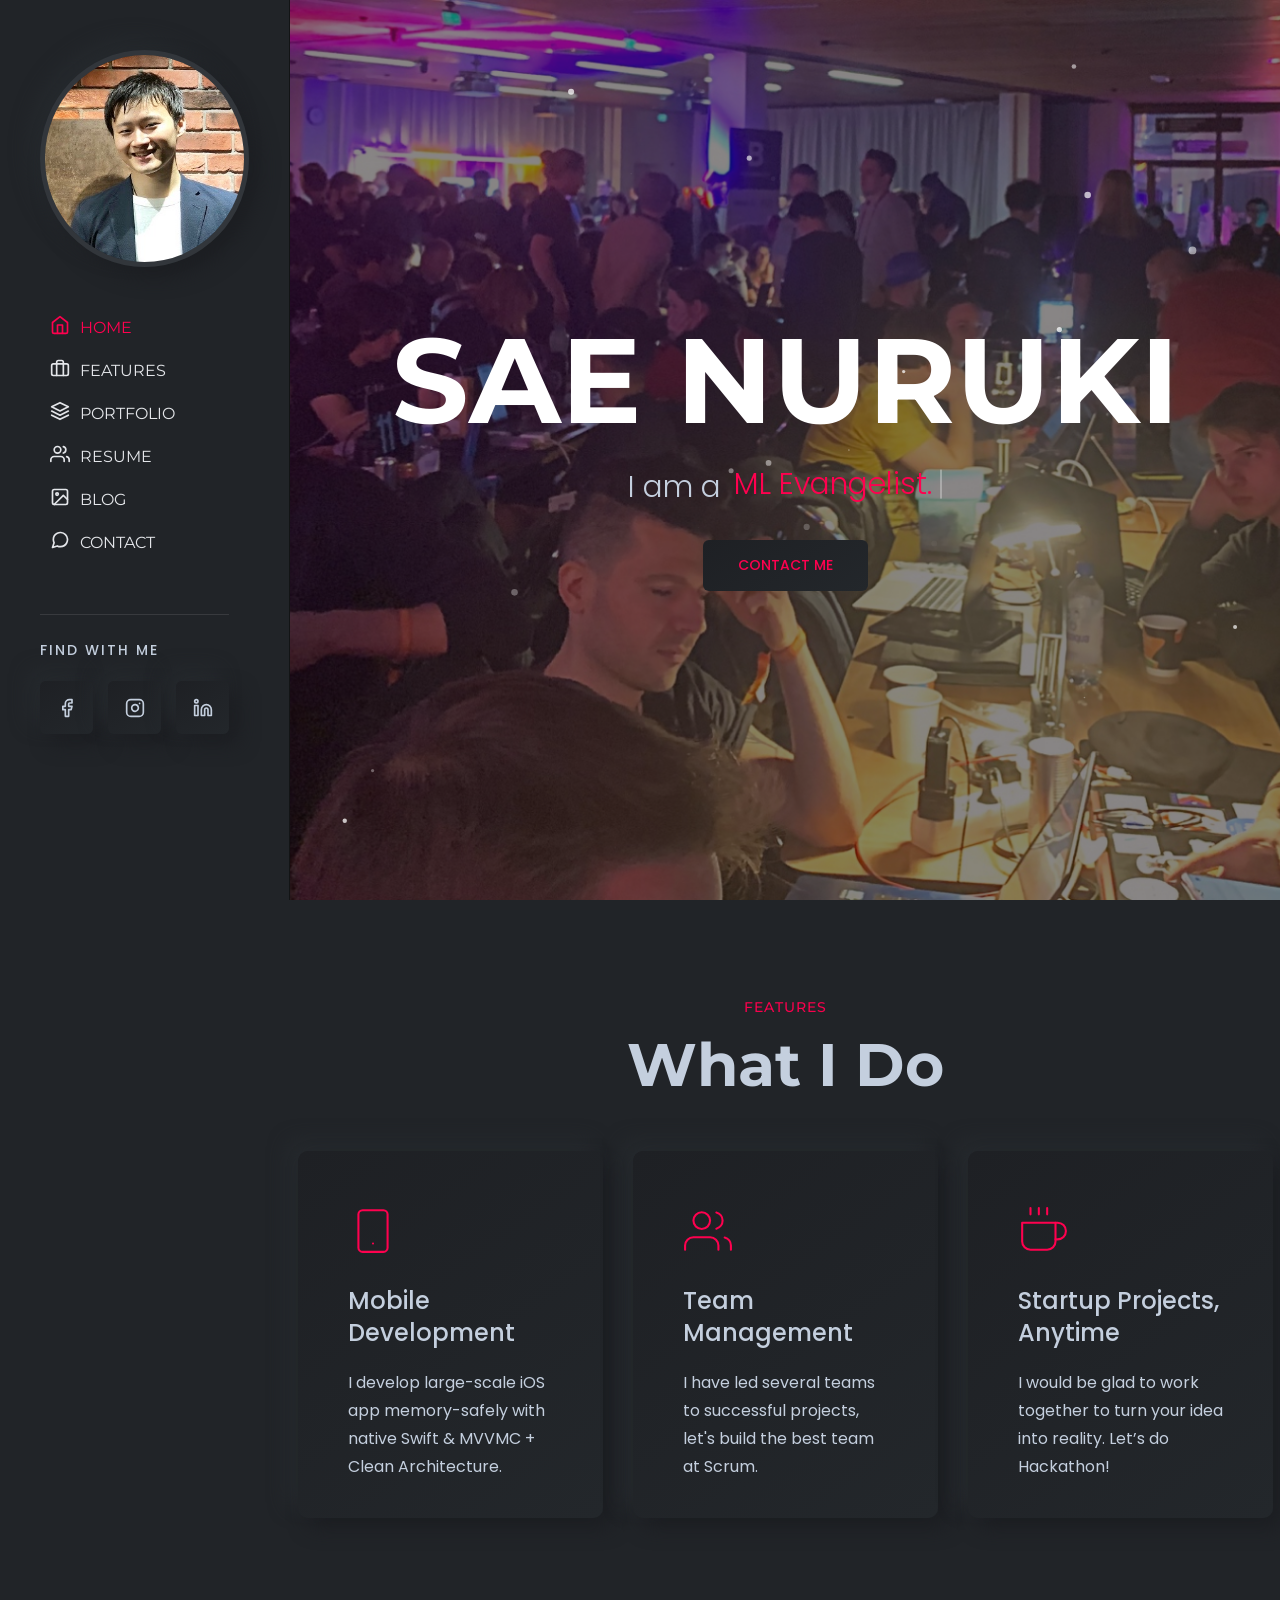
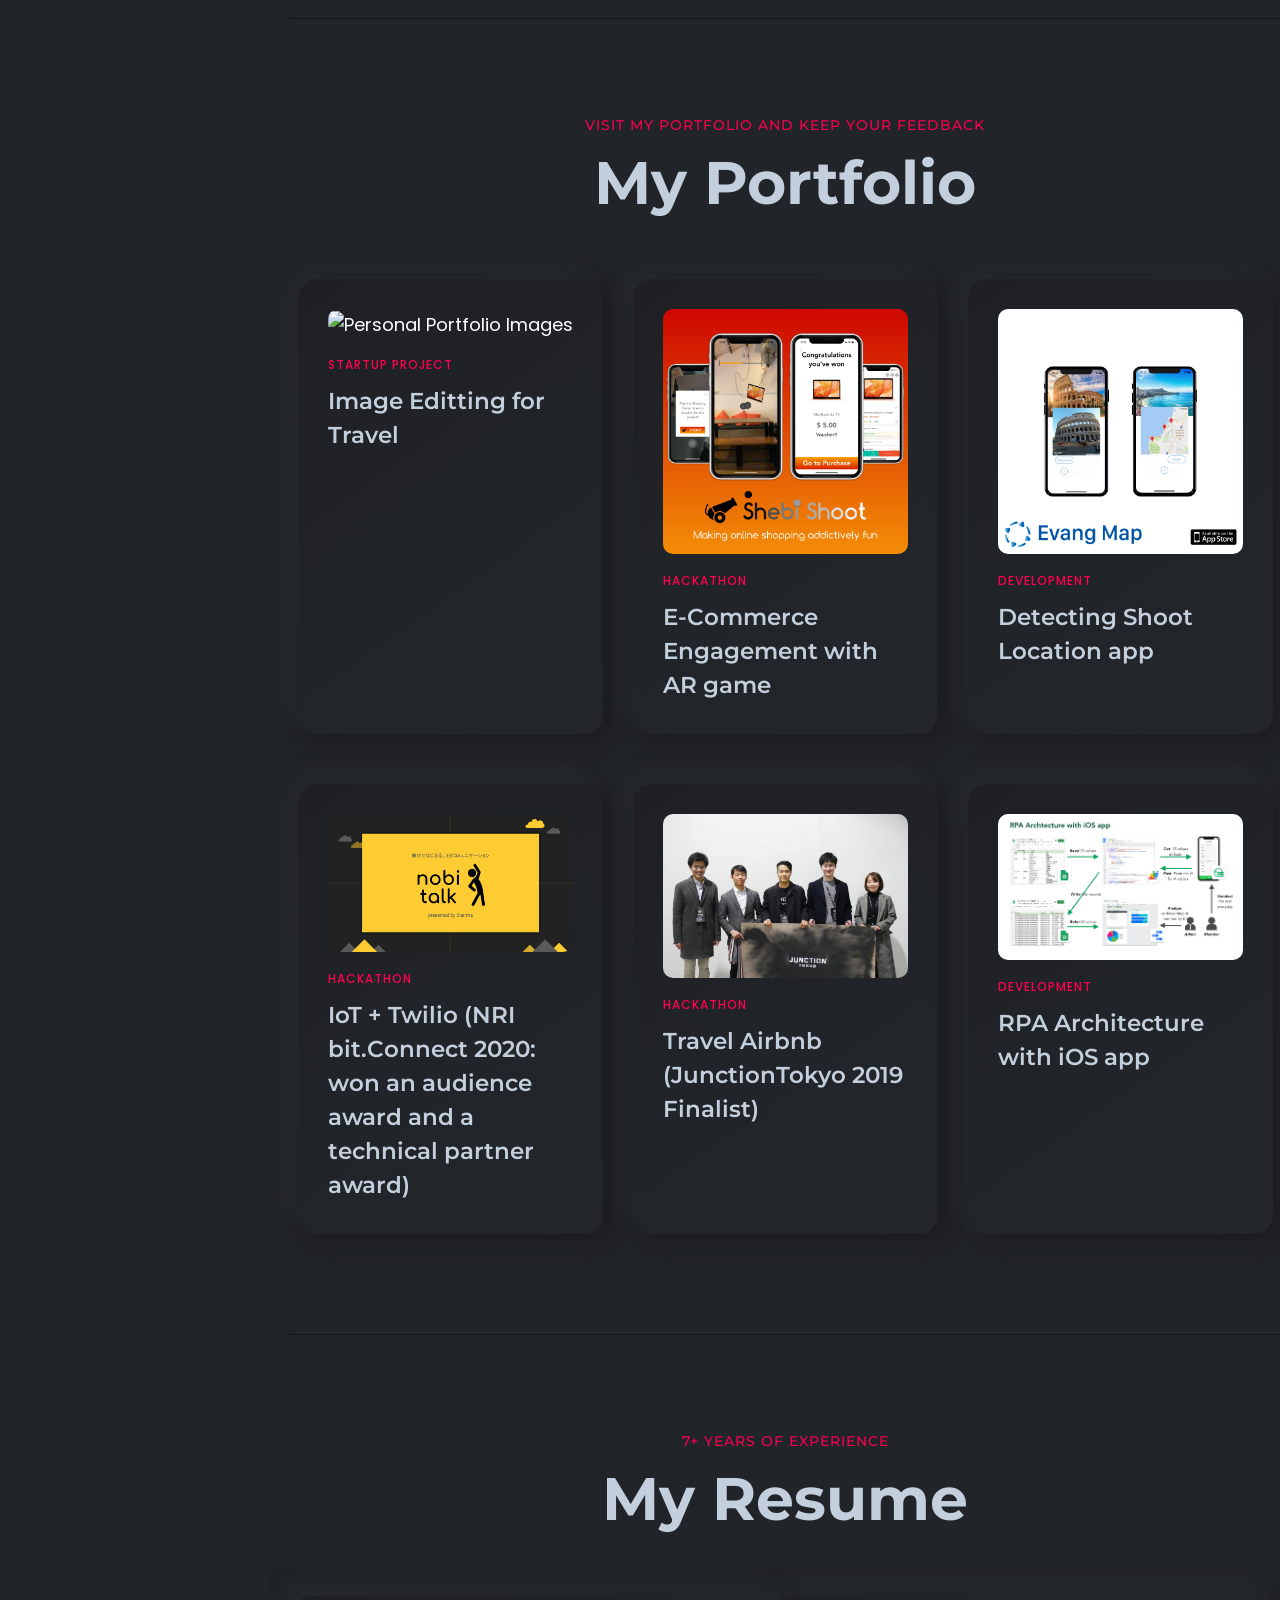
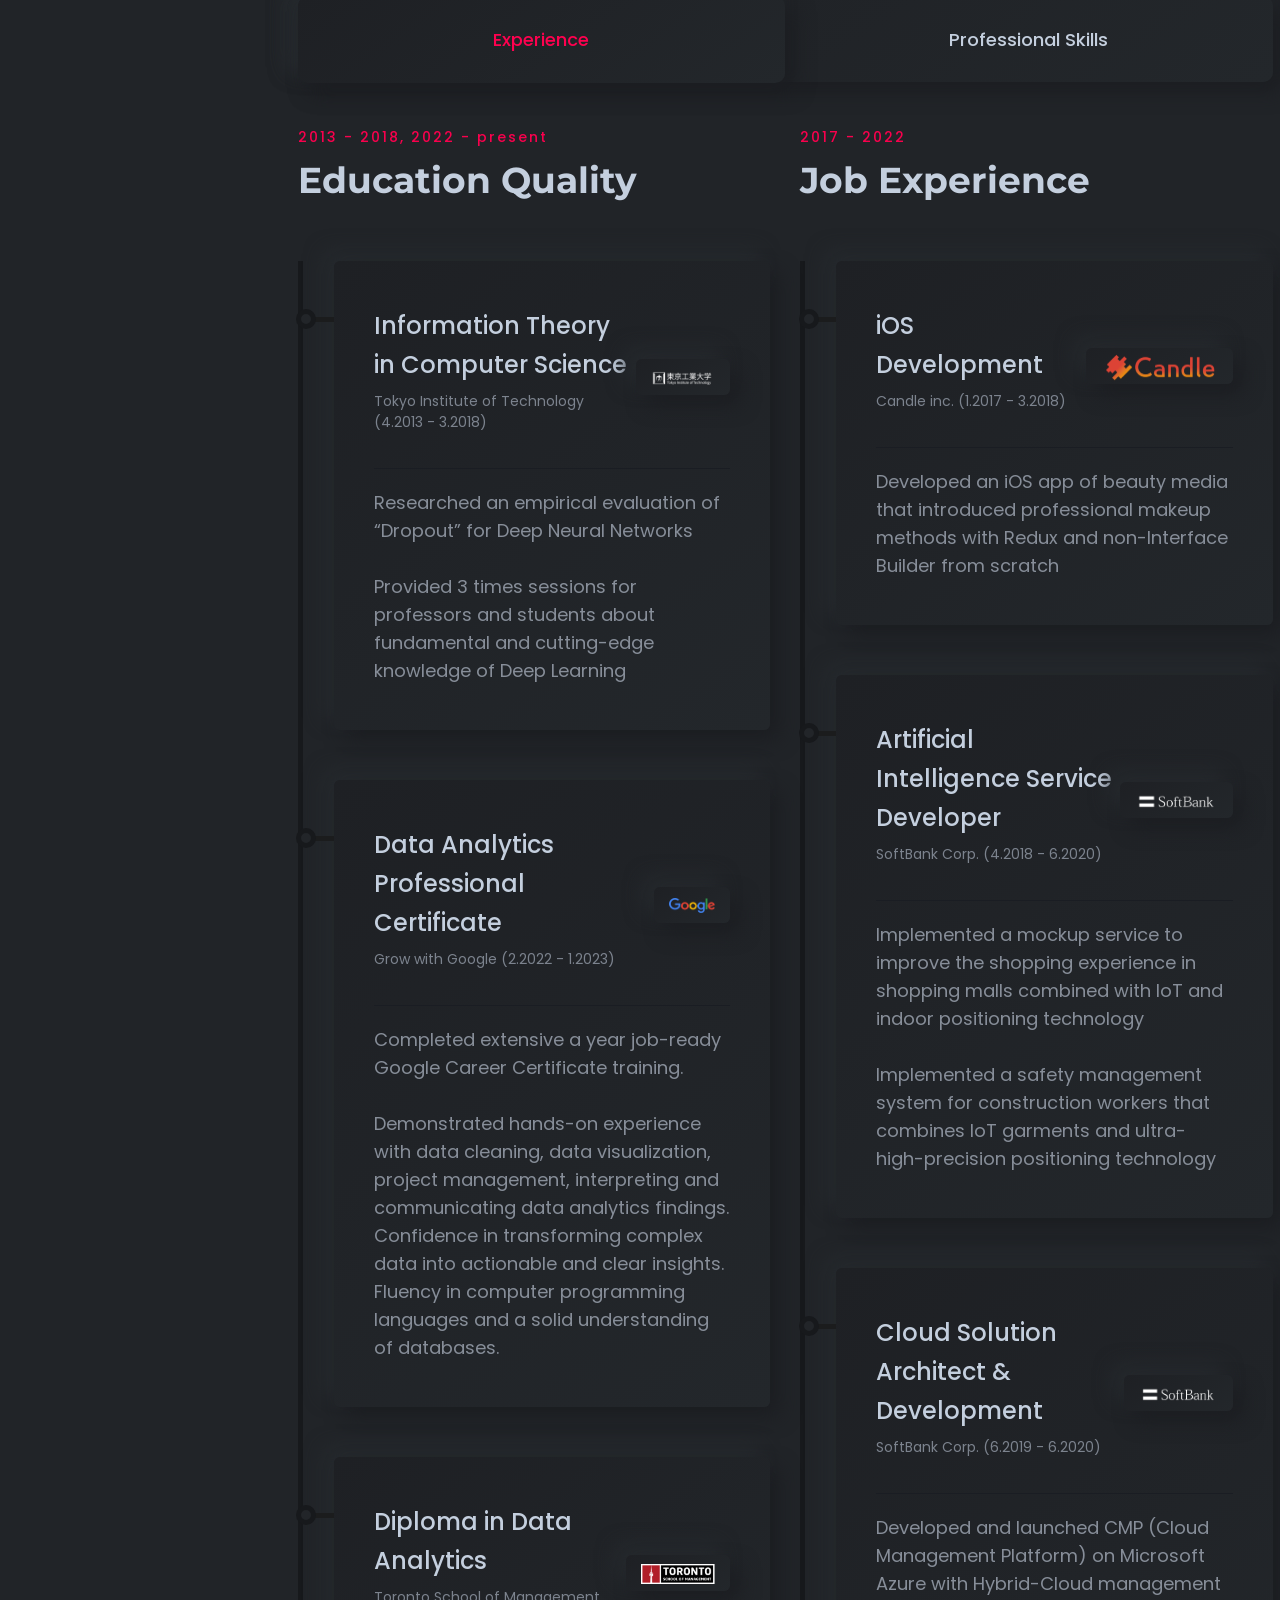
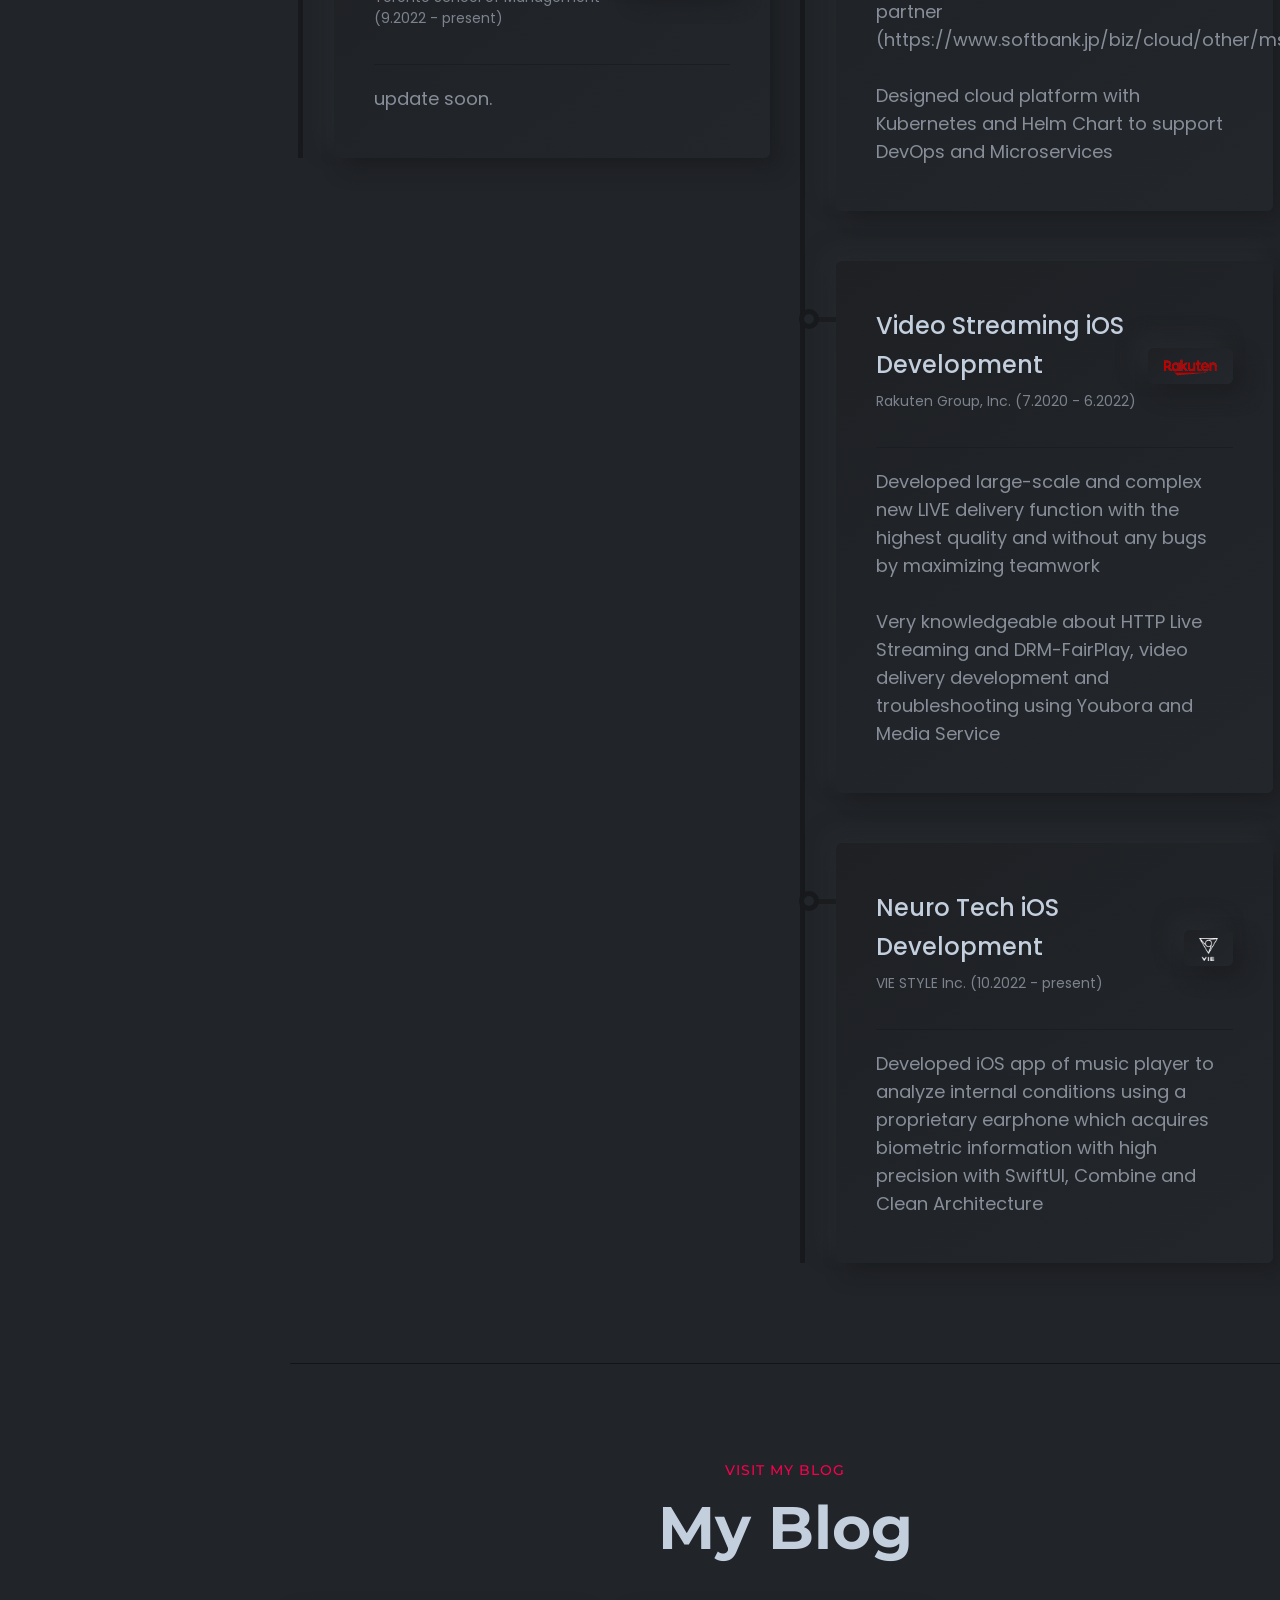
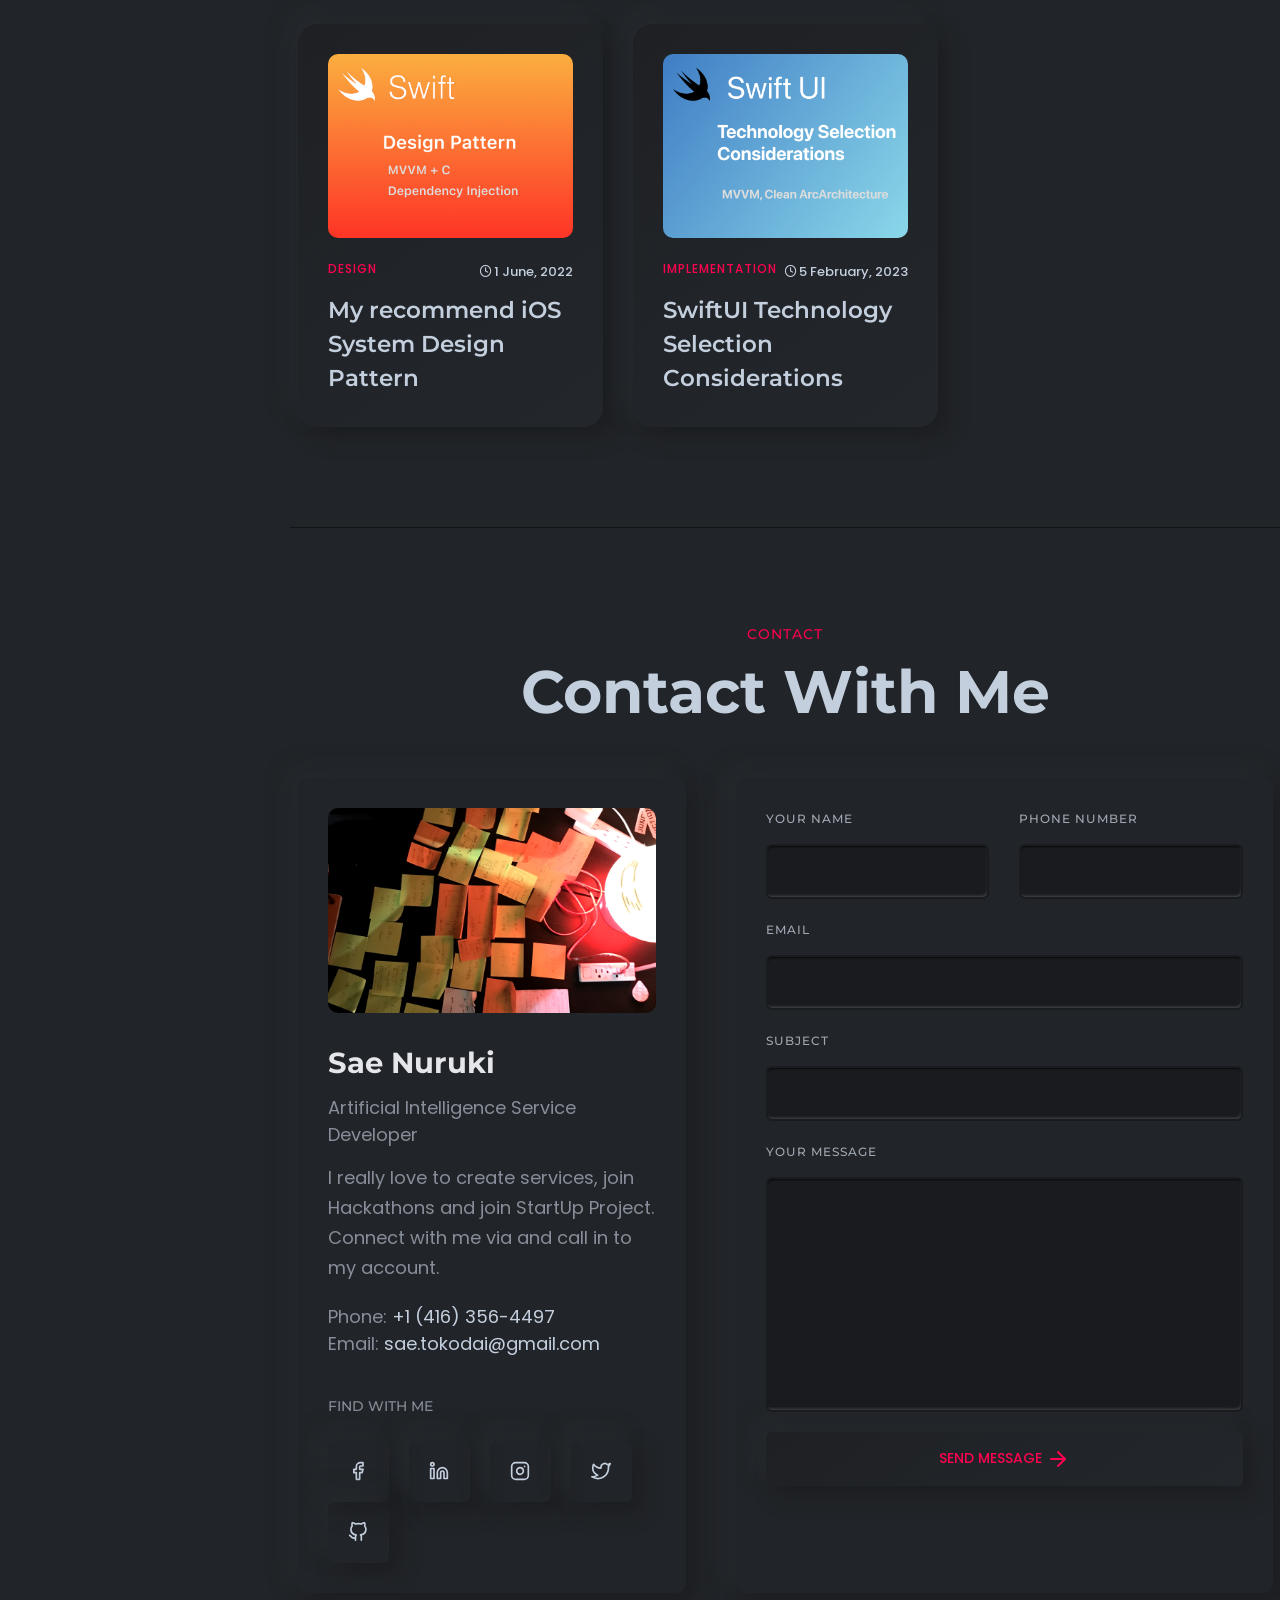
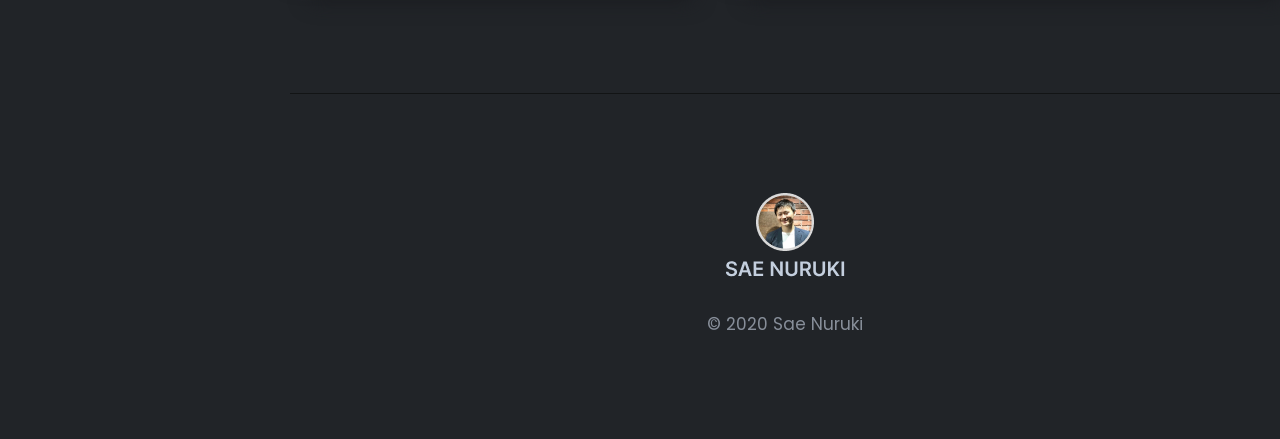
==== commit 43b71609: "update new tech blog" ====
--- a/public/index.html
+++ b/public/index.html
@@ -1133,7 +1133,7 @@
                     <!-- End Single blog -->
 
                     <!-- Start Single blog -->
-                    <!-- <div data-aos="fade-up" data-aos-duration="500" data-aos-delay="150" data-aos-once="true" class="col-lg-6 col-xl-4 mt--30 col-md-6 col-sm-12 col-12 mt--30">
+                    <div data-aos="fade-up" data-aos-duration="500" data-aos-delay="150" data-aos-once="true" class="col-lg-6 col-xl-4 mt--30 col-md-6 col-sm-12 col-12 mt--30">
                         <div class="rn-blog" data-bs-toggle="modal" data-bs-target="#blogModalCenter02">
                             <div class="inner">
                                 <div class="thumbnail">
@@ -1144,18 +1144,18 @@
                                 <div class="content">
                                     <div class="category-info">
                                         <div class="category-list">
-                                            <a href="javascript:void(0)">Development</a>
+                                            <a href="javascript:void(0)">Implementation</a>
                                         </div>
                                         <div class="meta">
-                                            <span><i class="feather-clock"></i> 2 hour read</span>
-                                        </div>
-                                    </div>
-                                    <h4 class="title"><a href="javascript:void(0)">The services provide for design <i
+                                            <span><i class="feather-clock"></i>5 February, 2023</span>
+                                        </div>
+                                    </div>
+                                    <h4 class="title"><a href="javascript:void(0)">SwiftUI Technology Selection Considerations<i
                                         class="feather-arrow-up-right"></i></a></h4>
                                 </div>
                             </div>
                         </div>
-                    </div> -->
+                    </div>
                     <!-- End Single blog -->
 
                     <!-- Start Single blog -->
@@ -1650,61 +1650,71 @@
                     <div class="modal-body">
                         <img src="assets/images/blog/blog-02.png" alt="news modal" class="img-fluid modal-feat-img">
                         <div class="news-details">
-                            <span class="date">2 May, 2021</span>
-                            <h2 class="title">Digital Marketo to Their New Office.</h2>
-                            <p>Nobis eleifend option congue nihil imperdiet doming id quod mazim placerat
-                                facer
-                                possim assum.
-                                Typi non
-                                habent claritatem insitam; est usus legentis in iis qui facit eorum
-                                claritatem.
-                                Investigationes
-                                demonstraverunt
-                                lectores legere me lius quod ii legunt saepius. Claritas est etiam processus
-                                dynamicus, qui
-                                sequitur
-                                mutationem consuetudium lectorum.</p>
-                            <h4>Nobis eleifend option conguenes.</h4>
-                            <p>Mauris tempor, orci id pellentesque convallis, massa mi congue eros, sed
-                                posuere
-                                massa nunc quis
-                                dui.
-                                Integer ornare varius mi, in vehicula orci scelerisque sed. Fusce a massa
-                                nisi.
-                                Curabitur sit
-                                amet
-                                suscipit nisl. Sed eget nisl laoreet, suscipit enim nec, viverra eros. Nunc
-                                imperdiet risus
-                                leo,
-                                in rutrum erat dignissim id.</p>
-                            <p>Ut rhoncus vestibulum facilisis. Duis et lorem vitae ligula cursus venenatis.
-                                Class aptent
-                                taciti sociosqu
-                                ad litora torquent per conubia nostra, per inceptos himenaeos. Nunc vitae
-                                nisi
-                                tortor. Morbi
-                                leo
-                                nulla, posuere vel lectus a, egestas posuere lacus. Fusce eleifend hendrerit
-                                bibendum. Morbi
-                                nec
-                                efficitur ex.</p>
-                            <h4>Mauris tempor, orci id pellentesque.</h4>
-                            <p>Nulla non ligula vel nisi blandit egestas vel eget leo. Praesent fringilla
-                                dapibus dignissim.
-                                Pellentesque
-                                quis quam enim. Vestibulum ultrices, leo id suscipit efficitur, odio lorem
-                                rhoncus dolor, a
-                                facilisis
-                                neque mi ut ex. Quisque tempor urna a nisi pretium, a pretium massa
-                                tristique.
-                                Nullam in
-                                aliquam
-                                diam. Maecenas at nibh gravida, ornare eros non, commodo ligula. Sed
-                                efficitur
-                                sollicitudin
-                                auctor.
-                                Quisque nec imperdiet purus, in ornare odio. Quisque odio felis, vestibulum
-                                et.</p>
+                            <span class="date">5 February, 2023</span>
+                            <h2 class="title">SwiftUI Technology Selection Considerations</h2>
+                            <h4>Overview</h4>
+                            <p>SwiftUI and Combine were introduced in iOS13, and async/await was introduced in Swift5.5, 
+                                causing a significant change from the existing UIKit implementation. 
+                                As time has passed since the introduction of SwiftUI, related articles and case studies have increased. 
+                                There are fewer applications that still support iOS13 or earlier, and these refactoring tasks are becoming necessary.</p>
+                            <h4>Technology Selection Considerations</h4>
+                            <p>The main focus of this article is two points:
+                                <ul>
+                                    <li>Coexistence of "Source of Truth" promoted by SwiftUI and Combine implementation</li>
+                                    <li>Use of Combine asynchronous processing and Swift's async/await asynchronous processing</li>
+                                </ul>
+                                I believe that by designing these issues in a clean manner with the UI architecture, each of their strengths can be maximized. The following figure shows a MVVM architecture design.</p>
+                            <img src="assets/images/blog/ios-tech-01.png" alt="blog image" class="img-fluid modal-feat-img">
+                            <p>
+                                <h5>Data update only in UI</h5>
+                                <ul>
+                                    <li>Follow Apple's "Source of Truth" promotion</li>
+                                    <li>Maintain properties at the highest layer of the View Hierarchy and render updates hierarchically top-down with data updates</li>
+                                    <li>Make it a single directional data flow, like Flux or Redux</li>
+                                </ul>
+                                <h5>Data management of Domain and UI connection</h5>
+                                <ul>
+                                    <li>Use Combine to subscribe to data changes with ObservableObject</li>
+                                    <li>Bilateral binding with View, but design each data flow to be a single flow</li>
+                                    <li>Enable asynchronous actions separated from the Main Thread</li>
+                                </ul>
+                                <h5>Data handling of Domain</h5>
+                                <ul>
+                                    <li>The domain logic is designed to be modularized by functionality, and dependencies are made clear by dependency injection into the UI logic</li>
+                                    <li>Implementations like functional programming, where functions are processed when called from the UI logic</li>
+                                    <li>Processes are executed simply and asynchronously without using the Observable pattern, using Swift's async/await function.</li>
+                                </ul>
+                            </p>
+
+                            <h4>View</h4>
+                            <img src="assets/images/blog/ios-tech-02.png" alt="blog image" class="img-fluid modal-feat-img">
+                            <p>In SwiftUI, all data within the View hierarchy must be defined with a single source of truth. Unlike in UIKit, where Views are defined as a Class type, SwiftUI defines Views as Struct type. This change is significant because Views do not maintain state, but instead render a blueprint each time the data is updated.</p>
+                            <p>SwiftUI provides many new Property Wrappers specifically for Views. By properly utilizing these, you can achieve a single-direction data flow similar to that of Redux. Additionally, being the single source of truth ensures that changes can be made safely from any thread.</p>
+                            <img src="assets/images/blog/ios-tech-03.png" alt="blog image" class="img-fluid modal-feat-img">
+                            <p>The State is defined at the top-most View of the necessary hierarchy. Lower-level Views make use of the State by either Binding or copying the Data from the top-most View.</p>
+                            <p>
+                                <ul>
+                                    <li>@Binding allows for Read & Write operations on Child Views</li>
+                                    <li>let allows for Read Only operations on Child Views</li>
+                                </ul>
+                            </p>
+
+                            <h4>ViewModel</h4>
+                            <p>ViewModel is a design method used in MVVM UI architecture that binds UI logic and domain logic bidirectionally. It aims to subscribe to the results of domain logic processing using the Observer pattern or to process it isolated from the main thread.</p>
+                            <p>To maximize the effects of the Observer pattern, Combine, which was introduced in iOS 13, is adopted. RxSwift, which has been supported for a long time to realize reactive programming in Swift, is still very convenient as an open-source.</p>
+                            <p>However, as iOS natively supports conversion to Combine through features such as NotificationCenter.default.publisher, Timer.publish(), and NSObject.KeyValueObservingPublisher, let's actively adopt Combine.</p>
+                            <p>The bidirectional binding in MVVM has the disadvantage that data changes in both directions. I introduce a mechanism for changing data in one direction, like Redux.</p>
+                            <img src="assets/images/blog/ios-tech-04.png" alt="blog image" class="img-fluid modal-feat-img">
+                            <p>Please define ViewModel based on the above as a template. ViewModel is defined as a struct and consists of three components: Input, which collects triggers, Output, which collects observable data, and a definition of the data flow from Input to Output.</p>
+                            <p>To prevent bidirectional reading and writing of data, we make Input a request for data changes and Output a read-only data, and subscribe to data changes in one direction.</p>
+                            <p>The key here is the ObservableObject and Published of Combine. By conforming to ObservableObject, data will be reloaded in the view when there is a change. The Published property wrapper can tell SwiftUI to trigger the view's reload.</p>
+
+                            <h4>Model</h4>
+                            <p>The domain logic separates itself from the UI logic by utilizing the concept of separation of concerns (SoC). SoC means building a program with components that are separated by concerns or responsibilities. By modularizing the functionality, the necessary functions can be tied to the necessary UI. This is called Dependency Injection. </p>
+                            <p>For example, as shown in the figure, the Purchase Service, which has payment-related functions, can be applied to the UI that requires payment information and processing, and made inaccessible from other UIs. Similarly, by tying the Auth Service to the UI that requires authentication information and processing, it is easy to understand which screens require authentication information. </p>
+                            <p>Implementing this modular, function-based Model, which is separated by concerns, makes it possible to use it as a module or SDK call, using a different asynchronous description with async/await, rather than Combine. </p>
+                            <img src="assets/images/blog/ios-tech-05.png" alt="blog image" class="img-fluid modal-feat-img">
+                            <p>Combine and Swift async/await are often referred to as overlapping technologies from the perspective of asynchronous processing, but GCD is more commonly described as being replaced by async/await.</p>
                         </div>
                     </div>
                     <!-- End of .modal-body -->
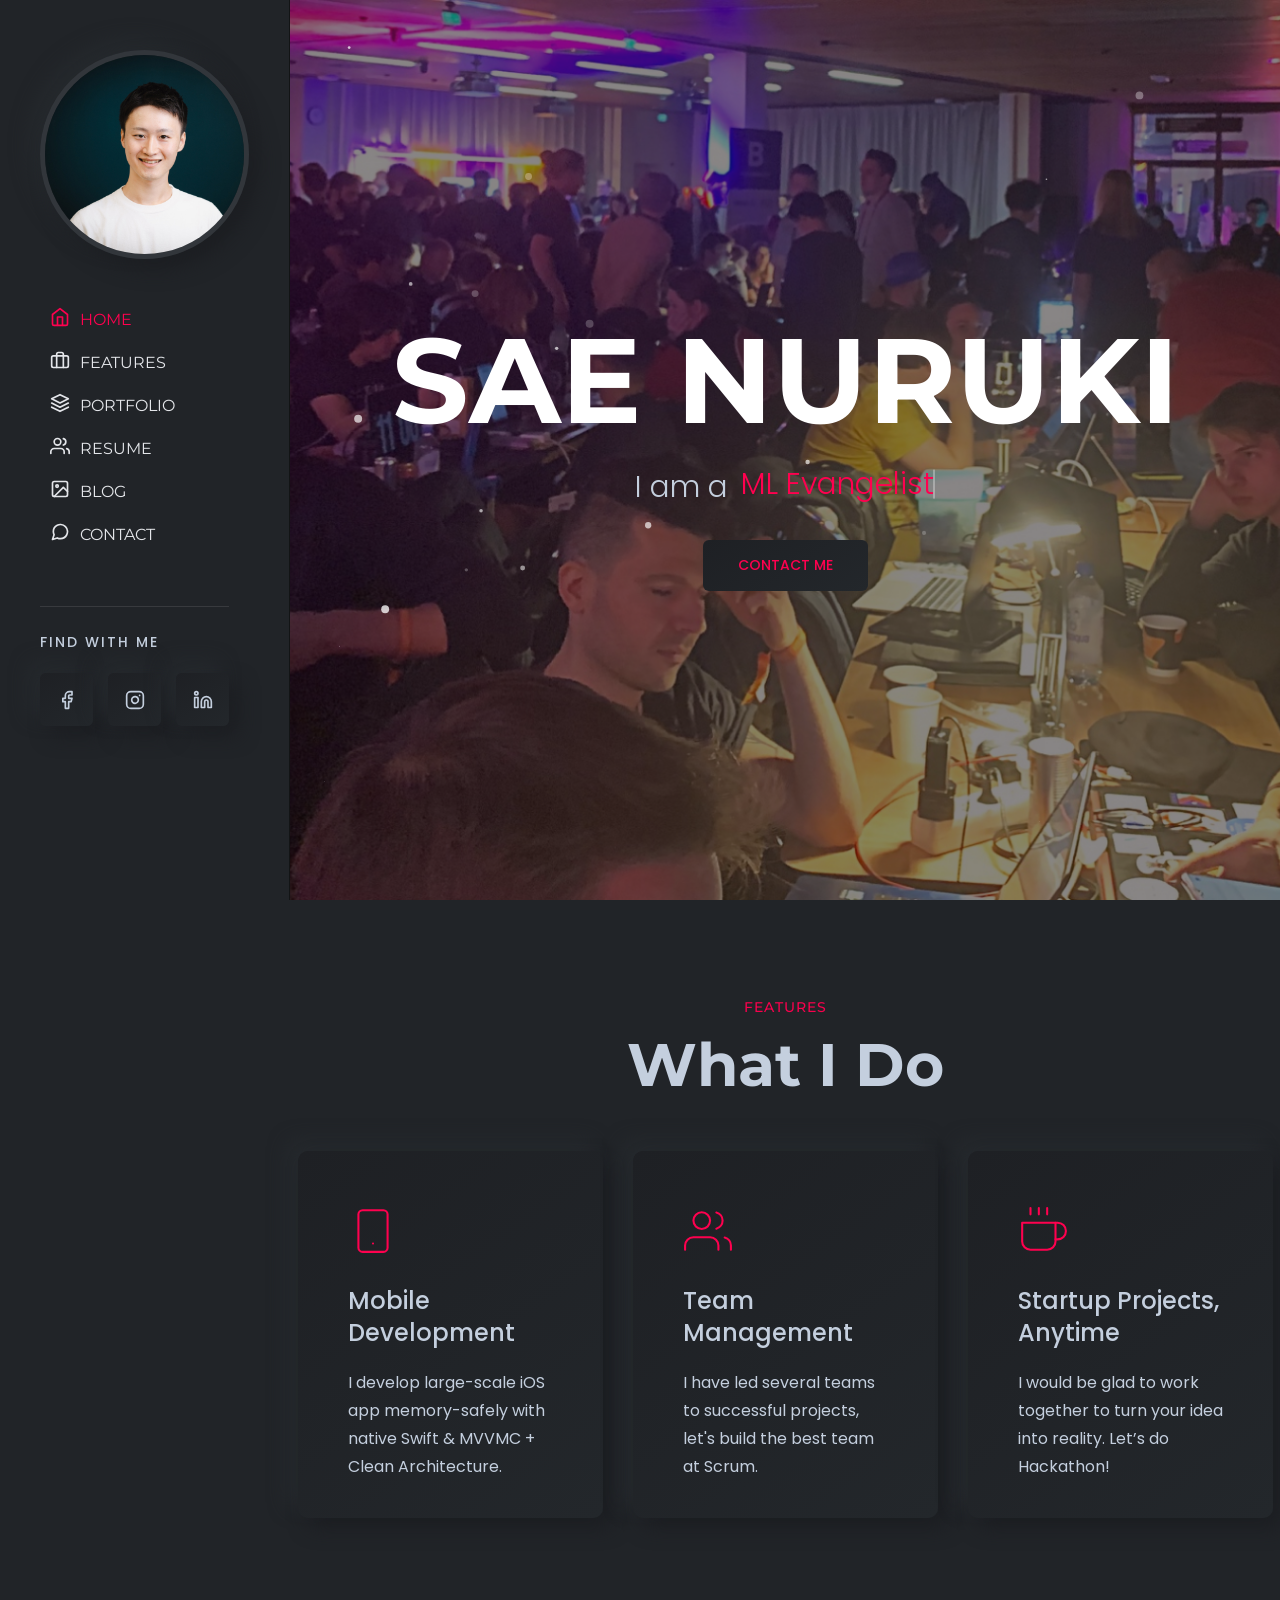
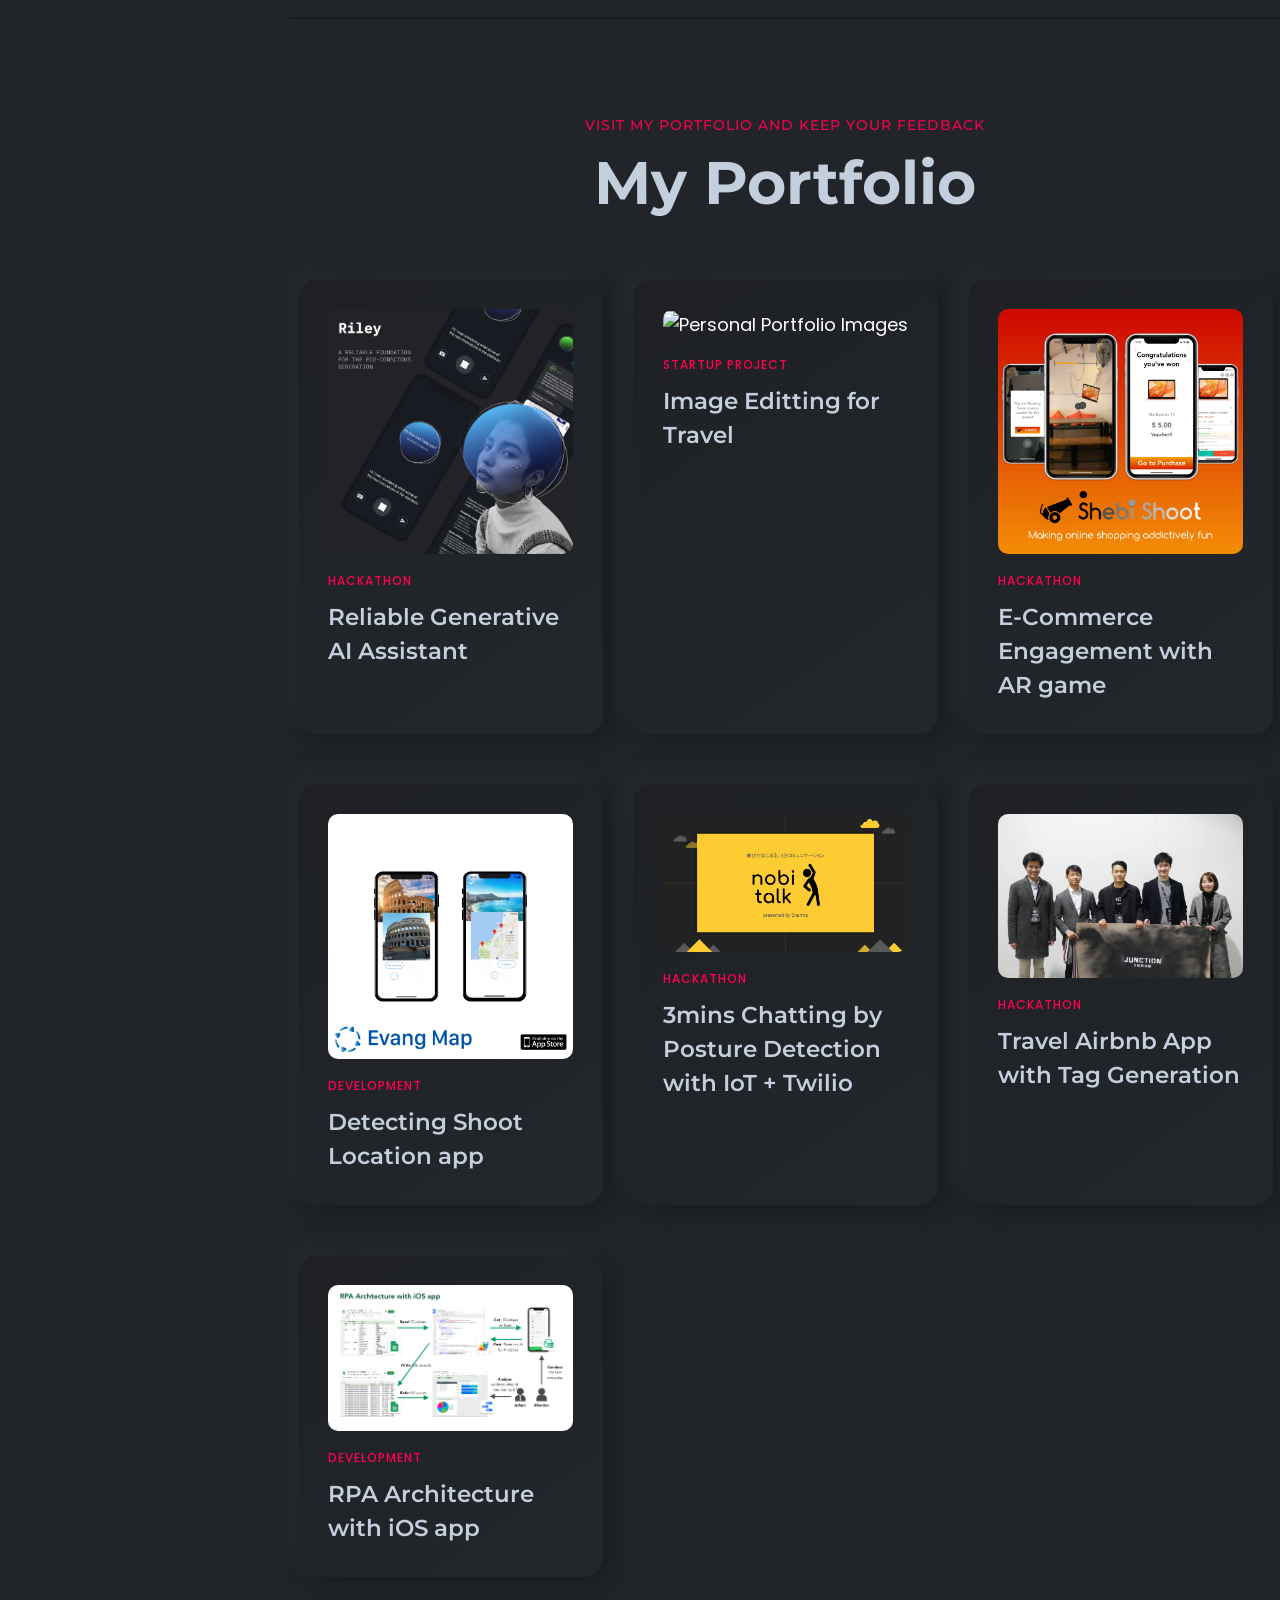
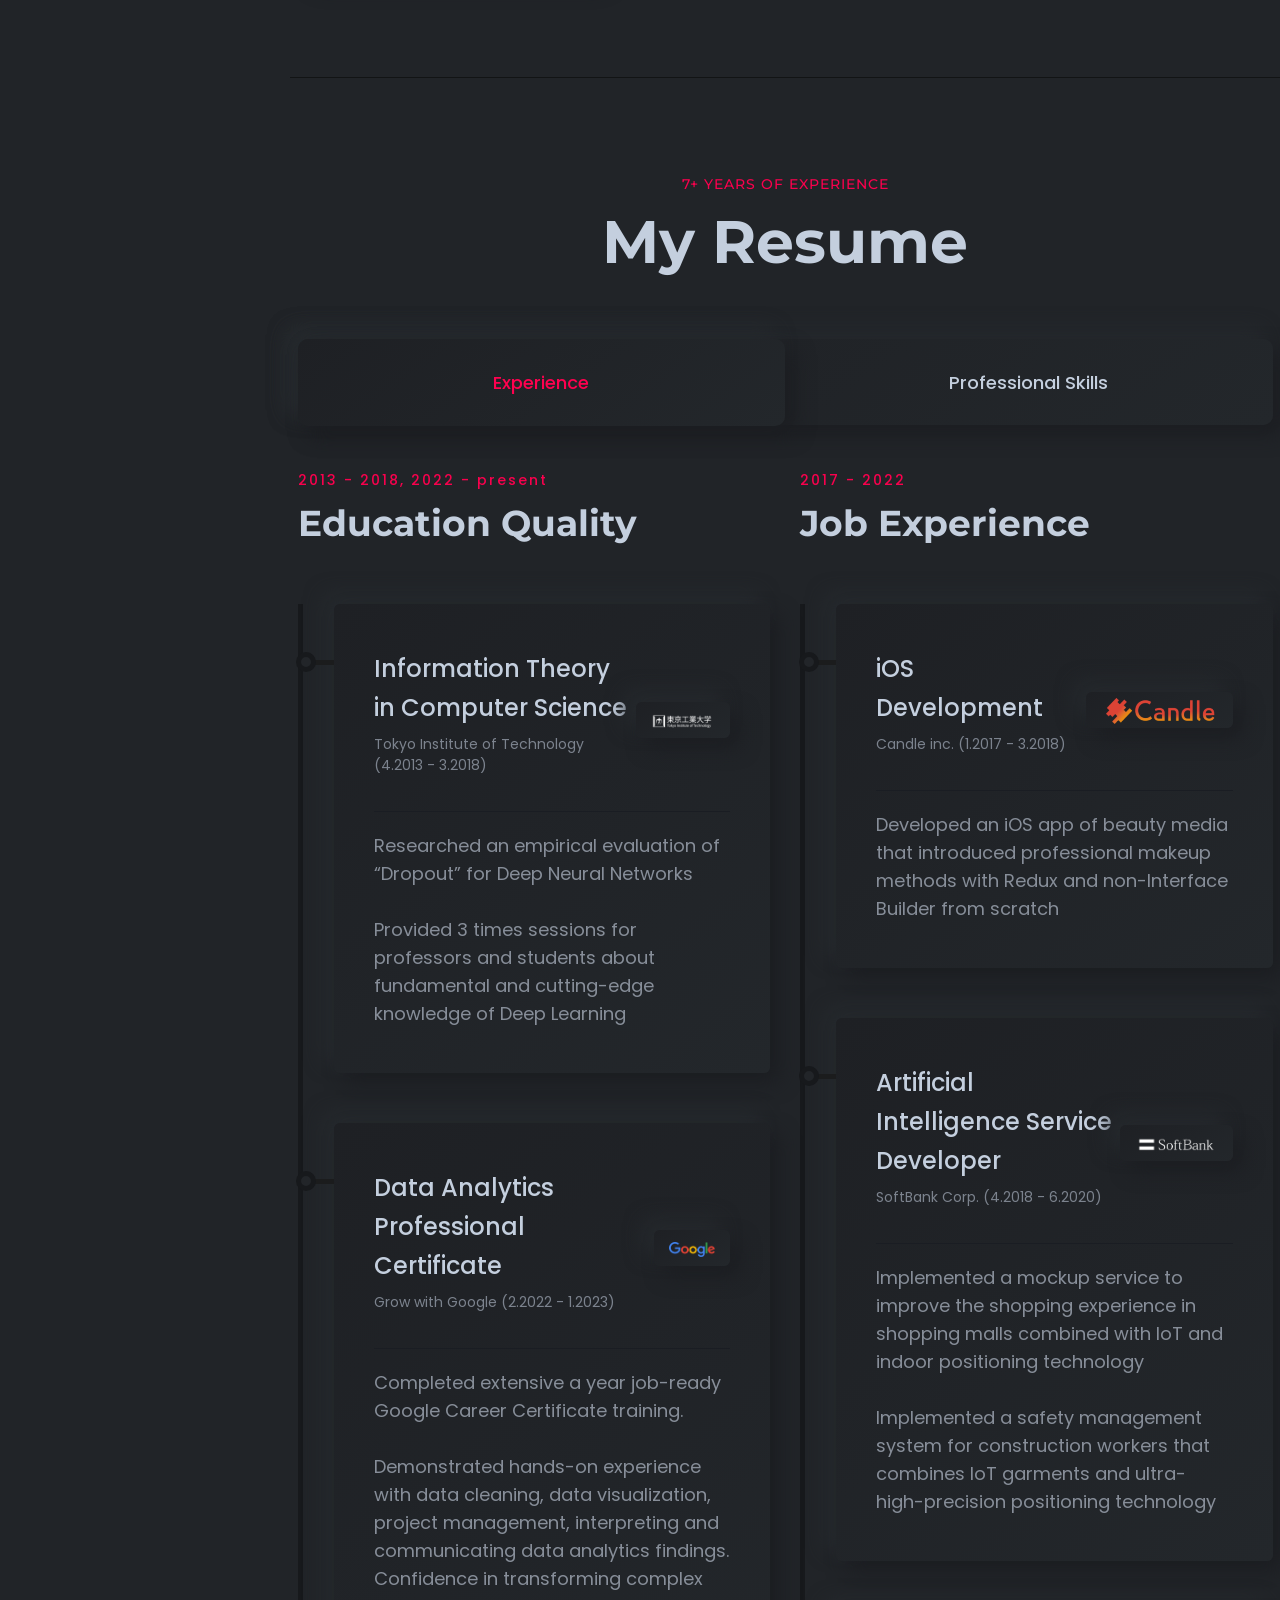
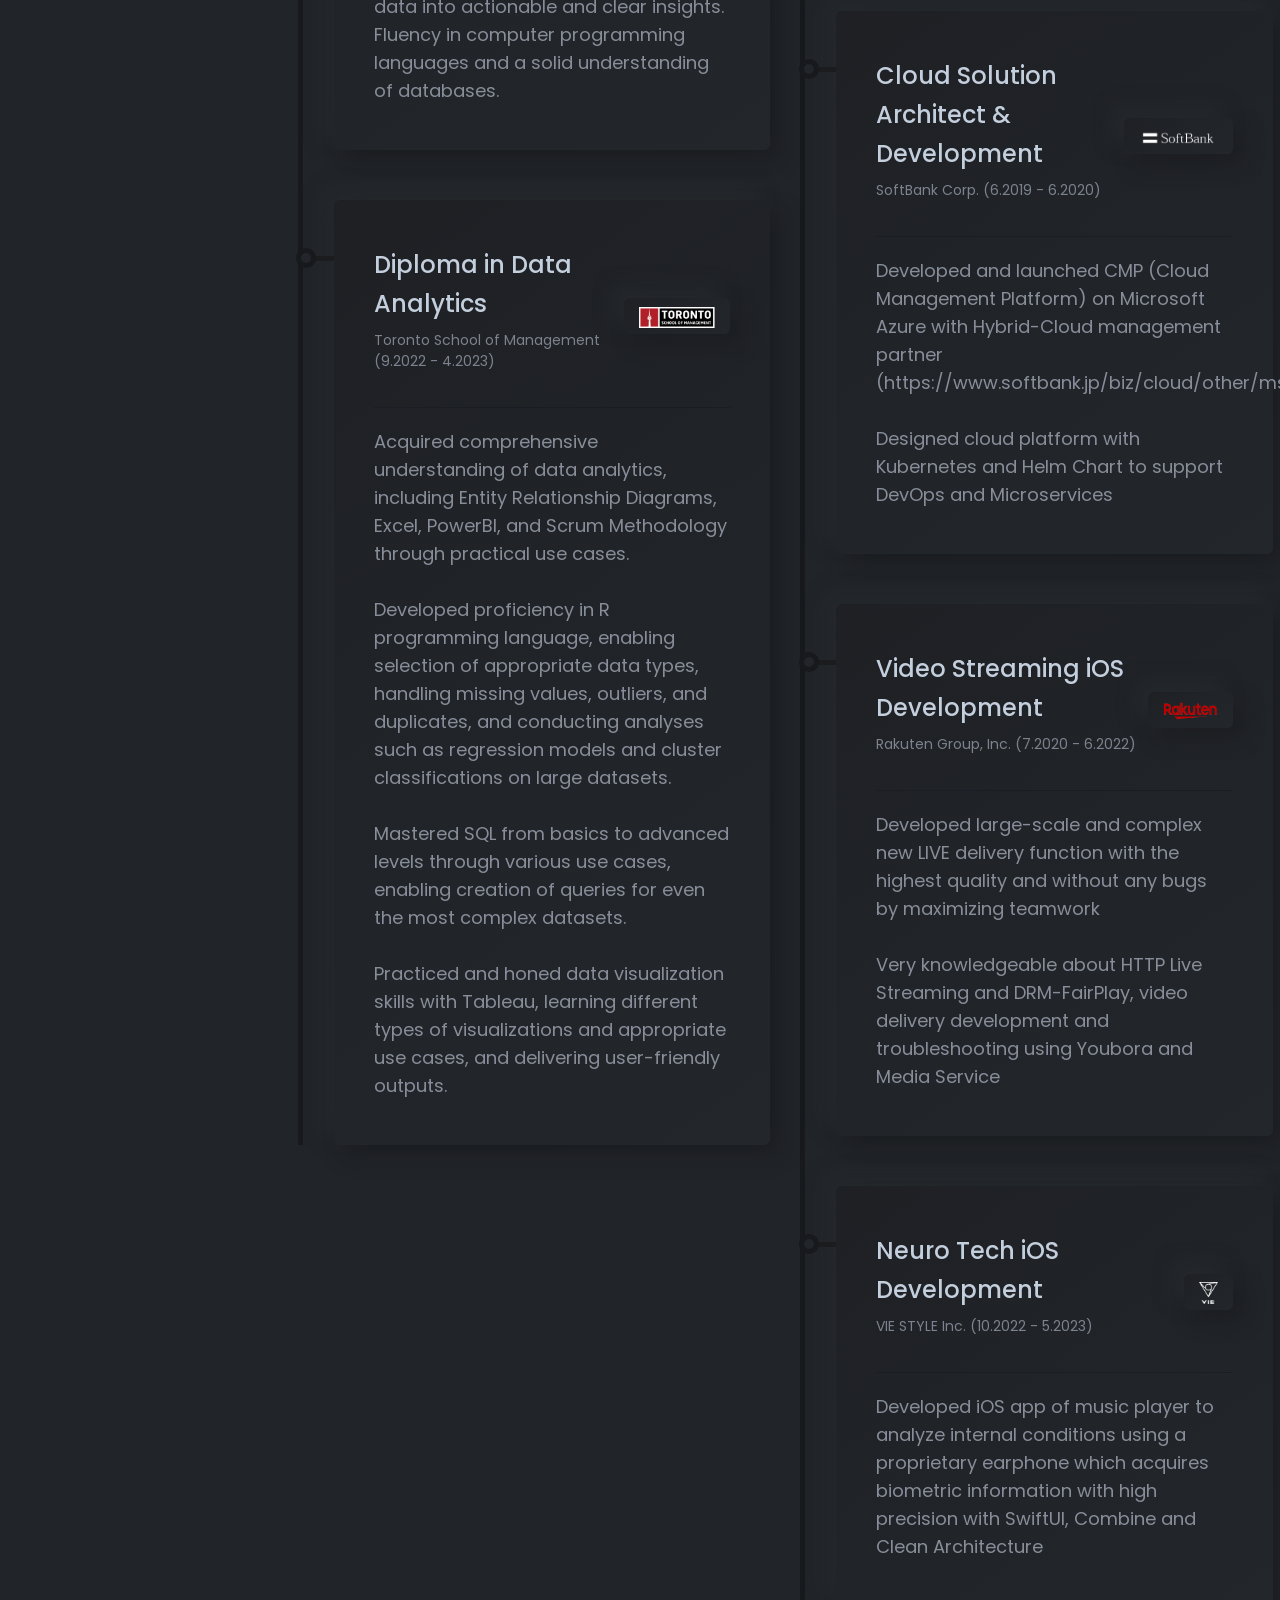
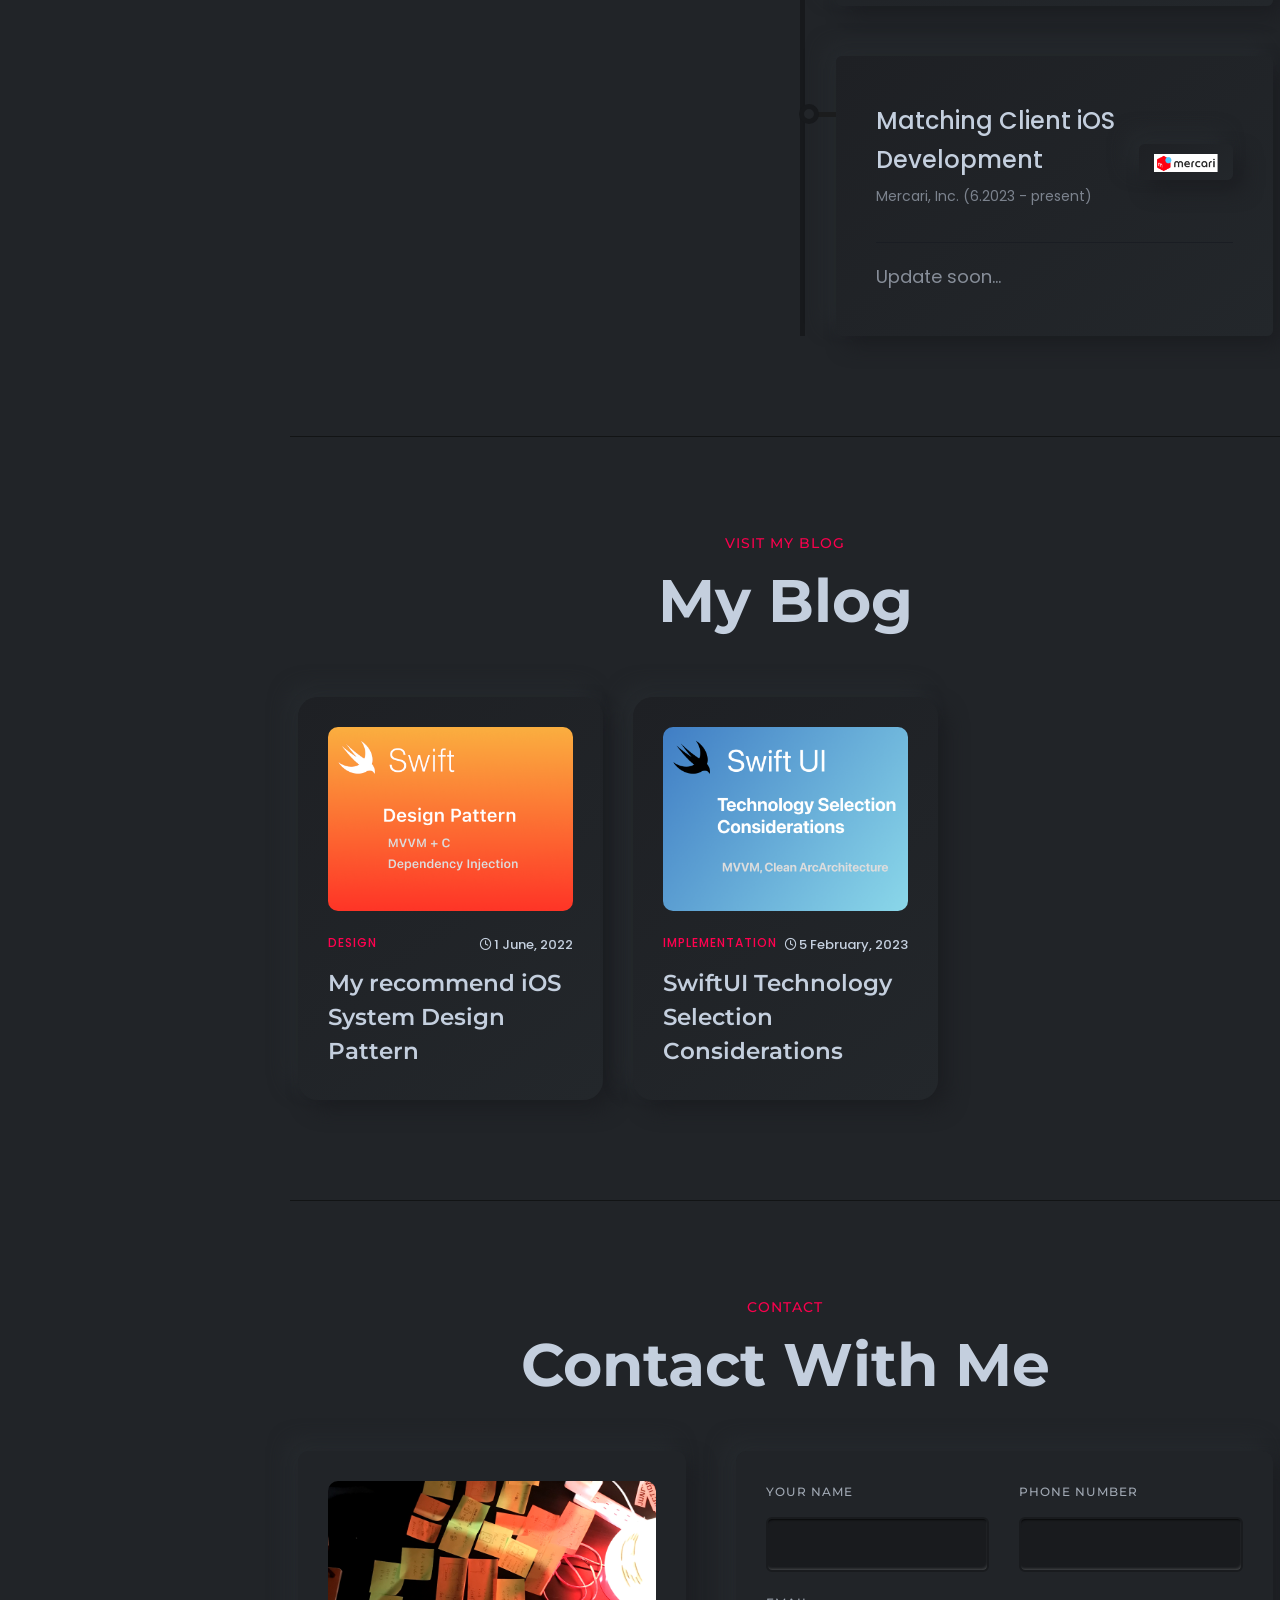
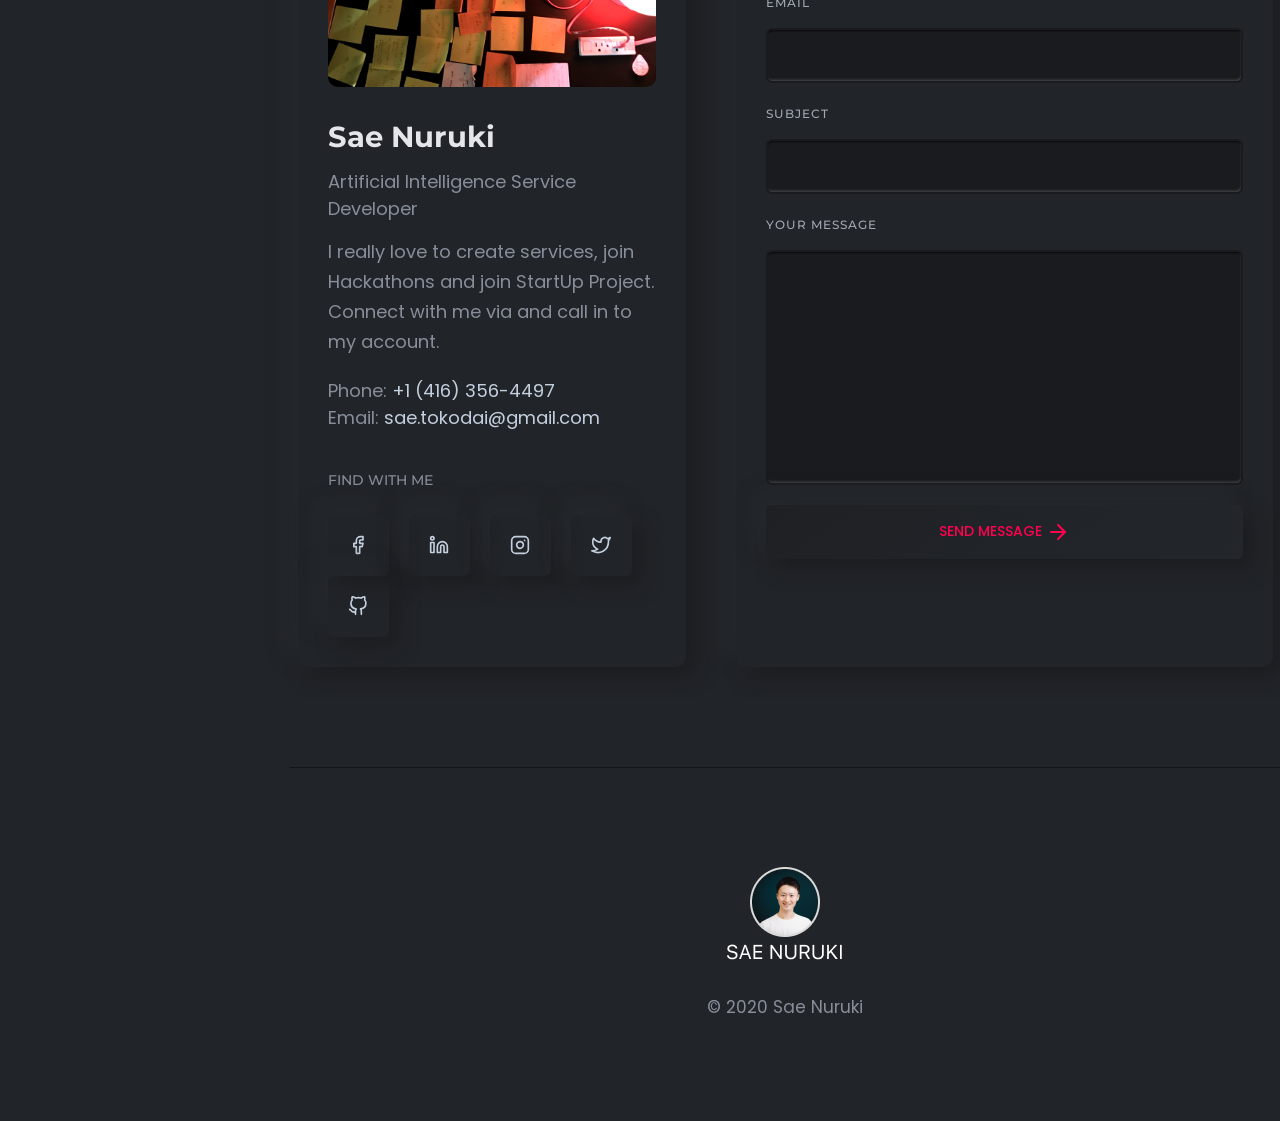
==== commit 45f48422: "update new portfolio" ====
--- a/public/index.html
+++ b/public/index.html
@@ -278,6 +278,29 @@
                 <div class="row row--25 mt--10 mt_md--10 mt_sm--10">
                     <!-- Start Single Portfolio -->
                     <div data-aos="fade-up" data-aos-delay="100" data-aos-once="true" class="col-lg-6 col-xl-4 col-md-6 col-12 mt--50 mt_md--30 mt_sm--30">
+                        <div class="rn-portfolio" data-bs-toggle="modal" data-bs-target="#portofolioModalCenter07">
+                            <div class="inner">
+                                <div class="thumbnail">
+                                    <a href="javascript:void(0)">
+                                        <img src="assets/images/portfolio/Junction2023.png" alt="Personal Portfolio Images">
+                                    </a>
+                                </div>
+                                <div class="content">
+                                    <div class="category-info">
+                                        <div class="category-list">
+                                            <a href="javascript:void(0)">Hackathon</a>
+                                        </div>
+                                    </div>
+                                    <h4 class="title"><a href="javascript:void(0)">Reliable Generative AI Assistant<i
+                                                class="feather-arrow-up-right"></i></a></h4>
+                                </div>
+                            </div>
+                        </div>
+                    </div>
+                    <!-- End Single Portfolio -->
+
+                    <!-- Start Single Portfolio -->
+                    <div data-aos="fade-up" data-aos-delay="100" data-aos-once="true" class="col-lg-6 col-xl-4 col-md-6 col-12 mt--50 mt_md--30 mt_sm--30">
                         <div class="rn-portfolio" data-bs-toggle="modal" data-bs-target="#portofolioModalCenter01">
                             <div class="inner">
                                 <div class="thumbnail">
@@ -358,8 +381,8 @@
                                             <a href="javascript:void(0)">Hackathon</a>
                                         </div>
                                     </div>
-                                    <h4 class="title"><a href="javascript:void(0)">IoT + Twilio (NRI bit.Connect 2020: won an audience award and a technical
-                                        partner award)<i class="feather-arrow-up-right"></i></a></h4>
+                                    <h4 class="title"><a href="javascript:void(0)"> 3mins Chatting by Posture Detection with IoT + Twilio
+                                        <i class="feather-arrow-up-right"></i></a></h4>
                                 </div>
                             </div>
                         </div>
@@ -381,7 +404,7 @@
                                             <a href="javascript:void(0)">Hackathon</a>
                                         </div>
                                     </div>
-                                    <h4 class="title"><a href="javascript:void(0)">Travel Airbnb (JunctionTokyo 2019 Finalist)<i class="feather-arrow-up-right"></i></a></h4>
+                                    <h4 class="title"><a href="javascript:void(0)">Travel Airbnb App with Tag Generation<i class="feather-arrow-up-right"></i></a></h4>
                                 </div>
                             </div>
                         </div>
@@ -504,7 +527,7 @@
                                                             <div class="heading">
                                                                 <div class="title">
                                                                     <h4>Diploma in Data Analytics</h4>
-                                                                    <span>Toronto School of Management (9.2022 - present)</span>
+                                                                    <span>Toronto School of Management (9.2022 - 4.2023)</span>
                                                                 </div>
                                                                 <div class="date-of-time">
                                                                     <a href="https://www.torontosom.ca">
@@ -512,7 +535,12 @@
                                                                     </a>
                                                                 </div>
                                                             </div>
-                                                            <p class="description">update soon.</p>
+                                                            <p class="description">
+                                                                Acquired comprehensive understanding of data analytics, including Entity Relationship Diagrams, Excel, PowerBI, and Scrum Methodology through practical use cases.<br><br>
+                                                                Developed proficiency in R programming language, enabling selection of appropriate data types, handling missing values, outliers, and duplicates, and conducting analyses such as regression models and cluster classifications on large datasets.<br><br>
+                                                                Mastered SQL from basics to advanced levels through various use cases, enabling creation of queries for even the most complex datasets.<br><br>
+                                                                Practiced and honed data visualization skills with Tableau, learning different types of visualizations and appropriate use cases, and delivering user-friendly outputs.
+                                                            </p>
                                                         </div>
                                                     </div>
                                                     <!-- End Single List  -->
@@ -620,7 +648,7 @@
                                                             <div class="heading">
                                                                 <div class="title">
                                                                     <h4>Neuro Tech iOS Development</h4>
-                                                                    <span>VIE STYLE Inc. (10.2022 - present)</span>
+                                                                    <span>VIE STYLE Inc. (10.2022 - 5.2023)</span>
                                                                 </div>
                                                                 <div class="date-of-time">
                                                                     <a href="https://www.viestyle.co.jp">
@@ -630,6 +658,27 @@
                                                             </div>
                                                             <p class="description">
                                                                 Developed iOS app of music player to analyze internal conditions using a proprietary earphone which acquires biometric information with high precision with SwiftUI, Combine and Clean Architecture
+                                                            </p>
+                                                        </div>
+                                                    </div>
+                                                    <!-- End Single List  -->
+
+                                                    <!-- Start Single List  -->
+                                                    <div class="resume-single-list">
+                                                        <div class="inner">
+                                                            <div class="heading">
+                                                                <div class="title">
+                                                                    <h4>Matching Client iOS Development</h4>
+                                                                    <span>Mercari, Inc. (6.2023 - present)</span>
+                                                                </div>
+                                                                <div class="date-of-time">
+                                                                    <a href="https://about.mercari.com">
+                                                                        <img src="assets/images/resume/career_mercari.png" alt="Resume Job Images">
+                                                                    </a>
+                                                                </div>
+                                                            </div>
+                                                            <p class="description">
+                                                                Update soon...
                                                             </p>
                                                         </div>
                                                     </div>
@@ -1305,6 +1354,50 @@
         </div>
         <!-- End Footer Area -->
         <!-- modal area -->
+        <!-- Modal Portfolio Body area Start -->
+        <div class="modal fade" id="portofolioModalCenter07" tabindex="-1" role="dialog" aria-hidden="true">
+            <div class="modal-dialog modal-dialog-centered" role="document">
+                <div class="modal-content">
+                    <div class="modal-header">
+                        <button type="button" class="close" data-bs-dismiss="modal" aria-label="Close">
+                            <span aria-hidden="true"><i data-feather="x"></i></span>
+                        </button>
+                    </div>
+                    <div class="modal-body">
+                        <div class="row align-items-center">
+
+                            <div class="col-lg-6">
+                                <div class="portfolio-popup-thumbnail">
+                                    <div class="image">
+                                        <img class="w-100" src="assets/images/portfolio/Junction2023.png" alt="slide">
+                                    </div>
+                                </div>
+                            </div>
+
+                            <div class="col-lg-6">
+                                <div class="text-content">
+                                    <h3>
+                                        <span>Featured - Hackathon</span> iOS App Development
+                                    </h3>
+                                    <p class="mb--30">We got 1st place in the Outokumpu Challenge at Junction 2023!!🥇</p>
+                                    <p>Our approach to the challenge "SUSTAINABLE GENERATIVE AI ASSISTANT FOR INSIGHTS" involved designing a model to ensure the reliability of large-scale language models, utilizing <a href="https://arxiv.org/pdf/2005.11401.pdf">RAG (Retrieval Augmented Generation)</a>. Balancing precision and eco-friendliness is challenging, but by reliable databases and facilitating discussions among small-scale ML models, we achieved a high-precision AI model. Additionally, implementing a Mobile App with voice input and an intuitive feedbacks provided a user-friendly experience, accessible anytime.</p>
+                                    <div class="button-group mt--20">
+                                        <a href="https://www.linkedin.com/posts/saenuruki_junction2023-hackathon-outokumpu-activity-7131247780685103105-nhdR/" class="rn-btn">
+                                            <span>VIEW PROJECT</span>
+                                            <i data-feather="chevron-right"></i>
+                                        </a>
+                                    </div>
+
+                                </div>
+                                <!-- End of .text-content -->
+                            </div>
+                        </div>
+                        <!-- End of .row Body-->
+                    </div>
+                </div>
+            </div>
+        </div>
+        <!-- End Modal Portfolio area -->
         <!-- Modal Portfolio Body area Start -->
         <div class="modal fade" id="portofolioModalCenter01" tabindex="-1" role="dialog" aria-hidden="true">
             <div class="modal-dialog modal-dialog-centered" role="document">
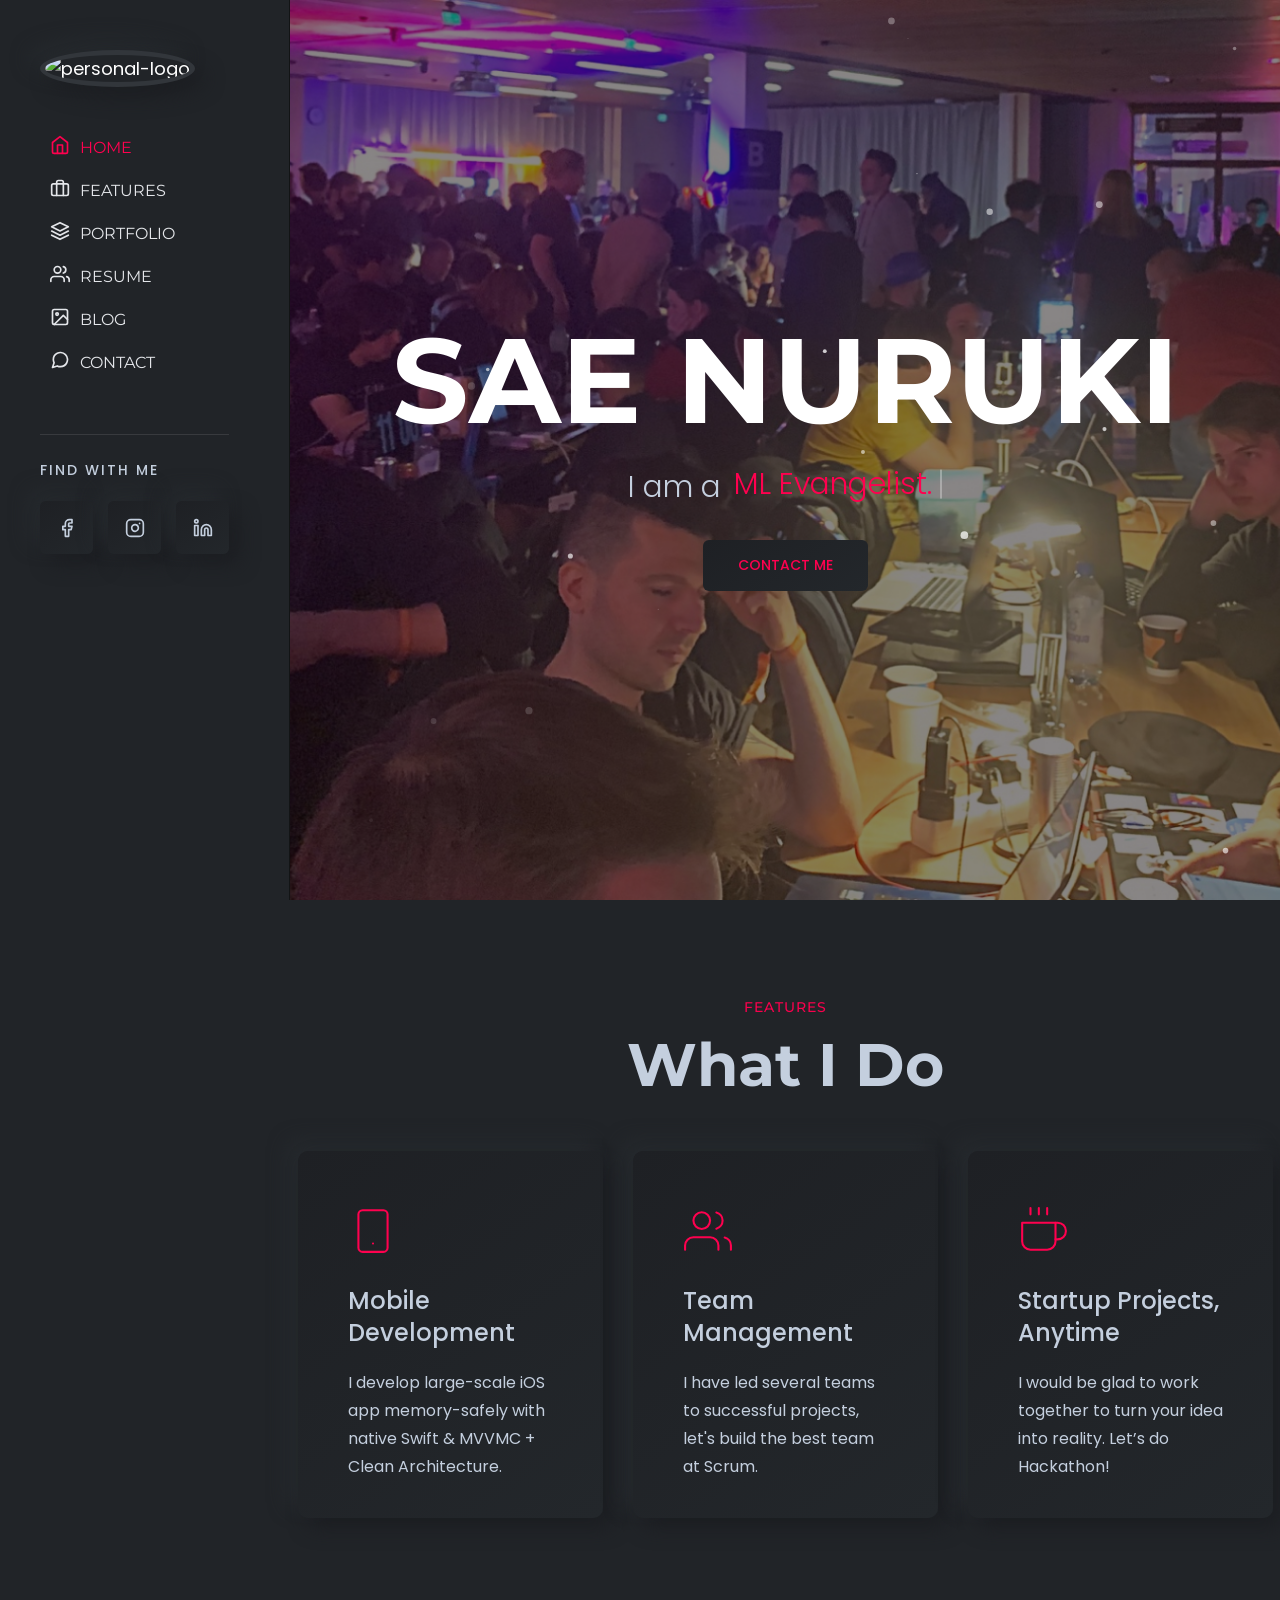
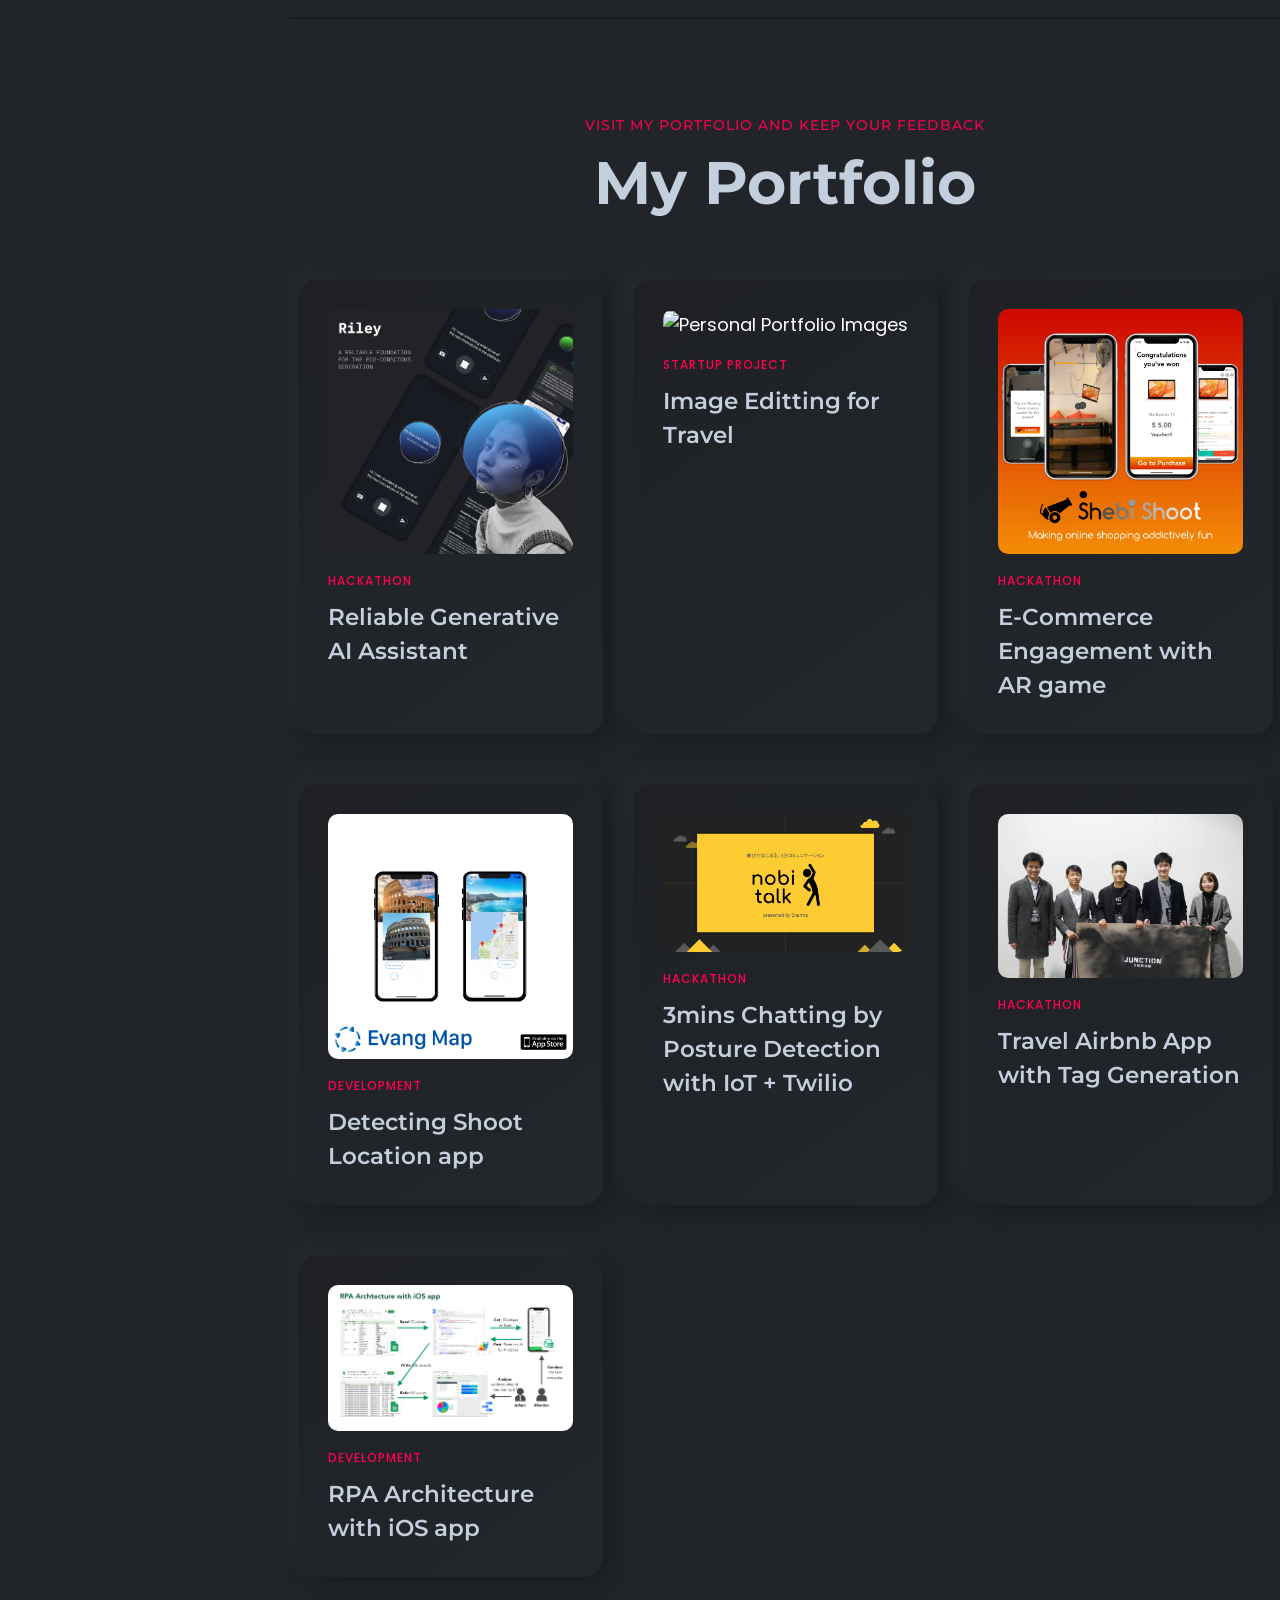
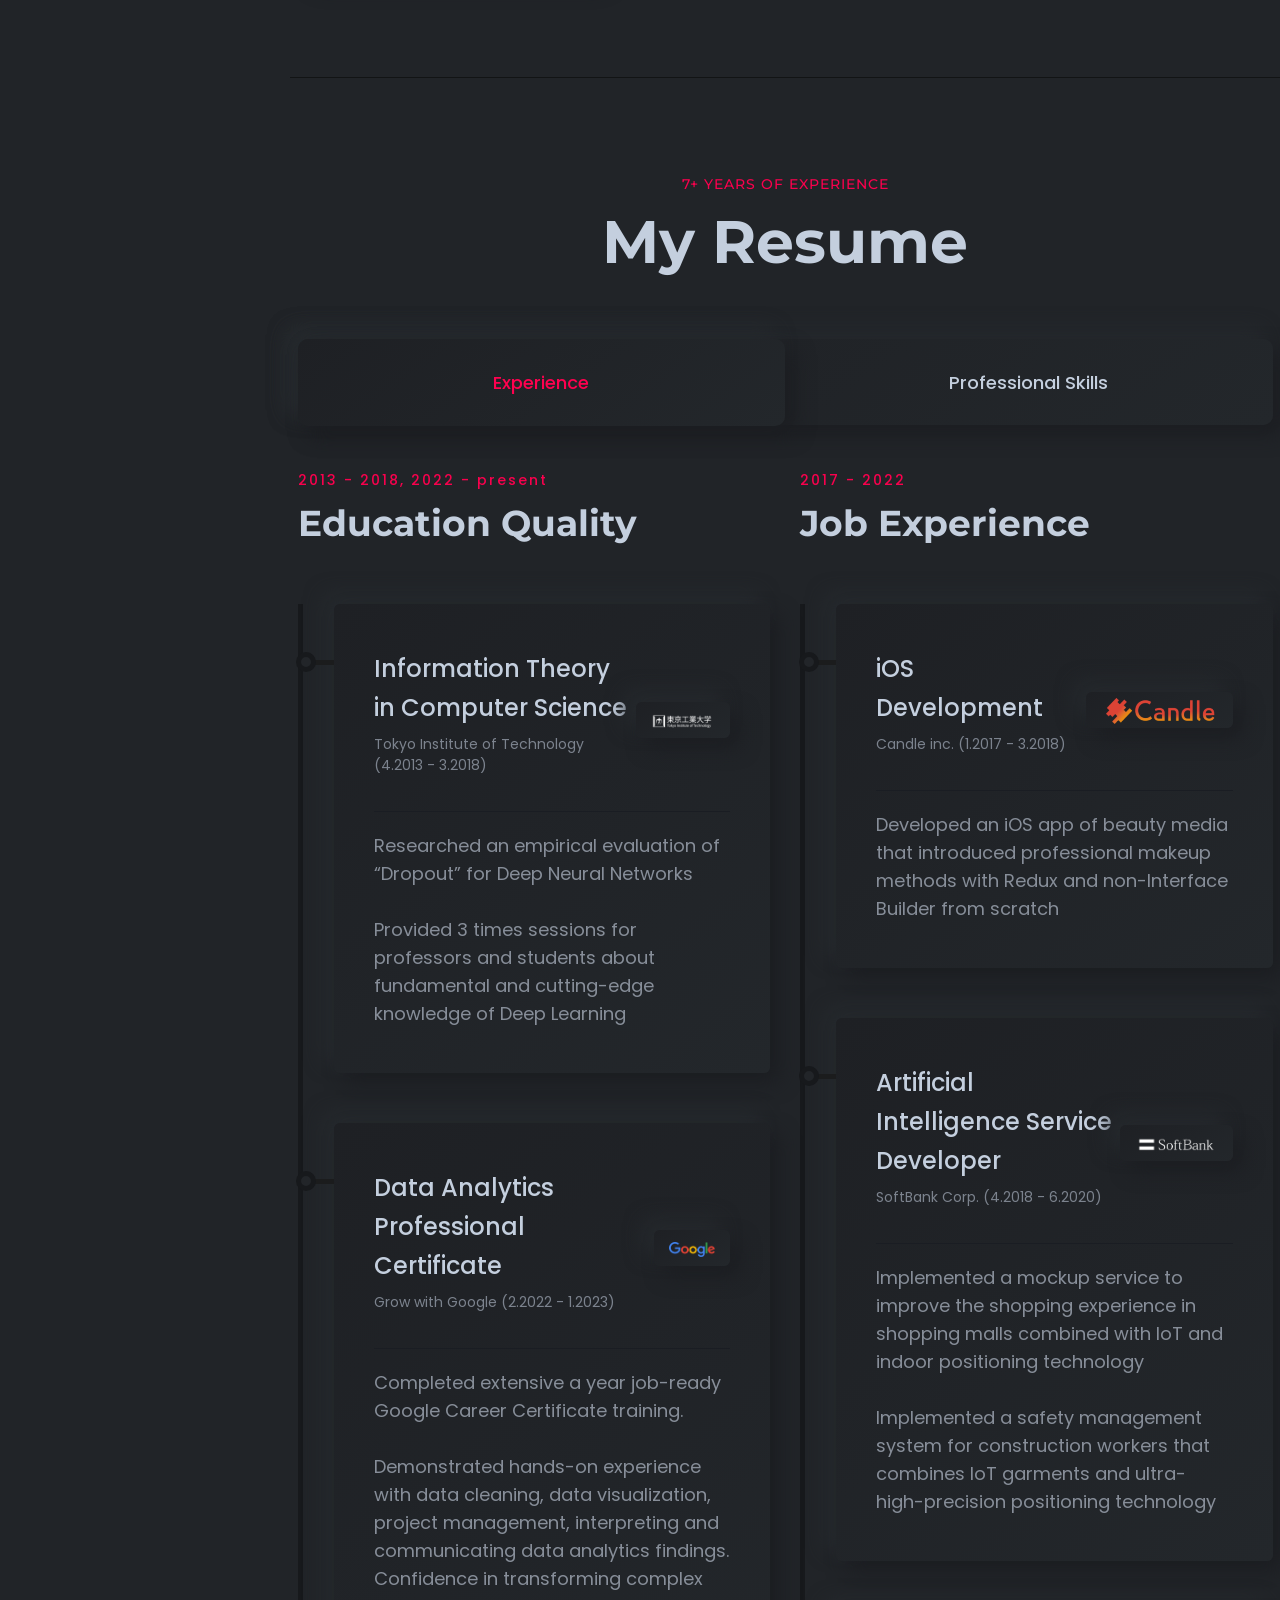
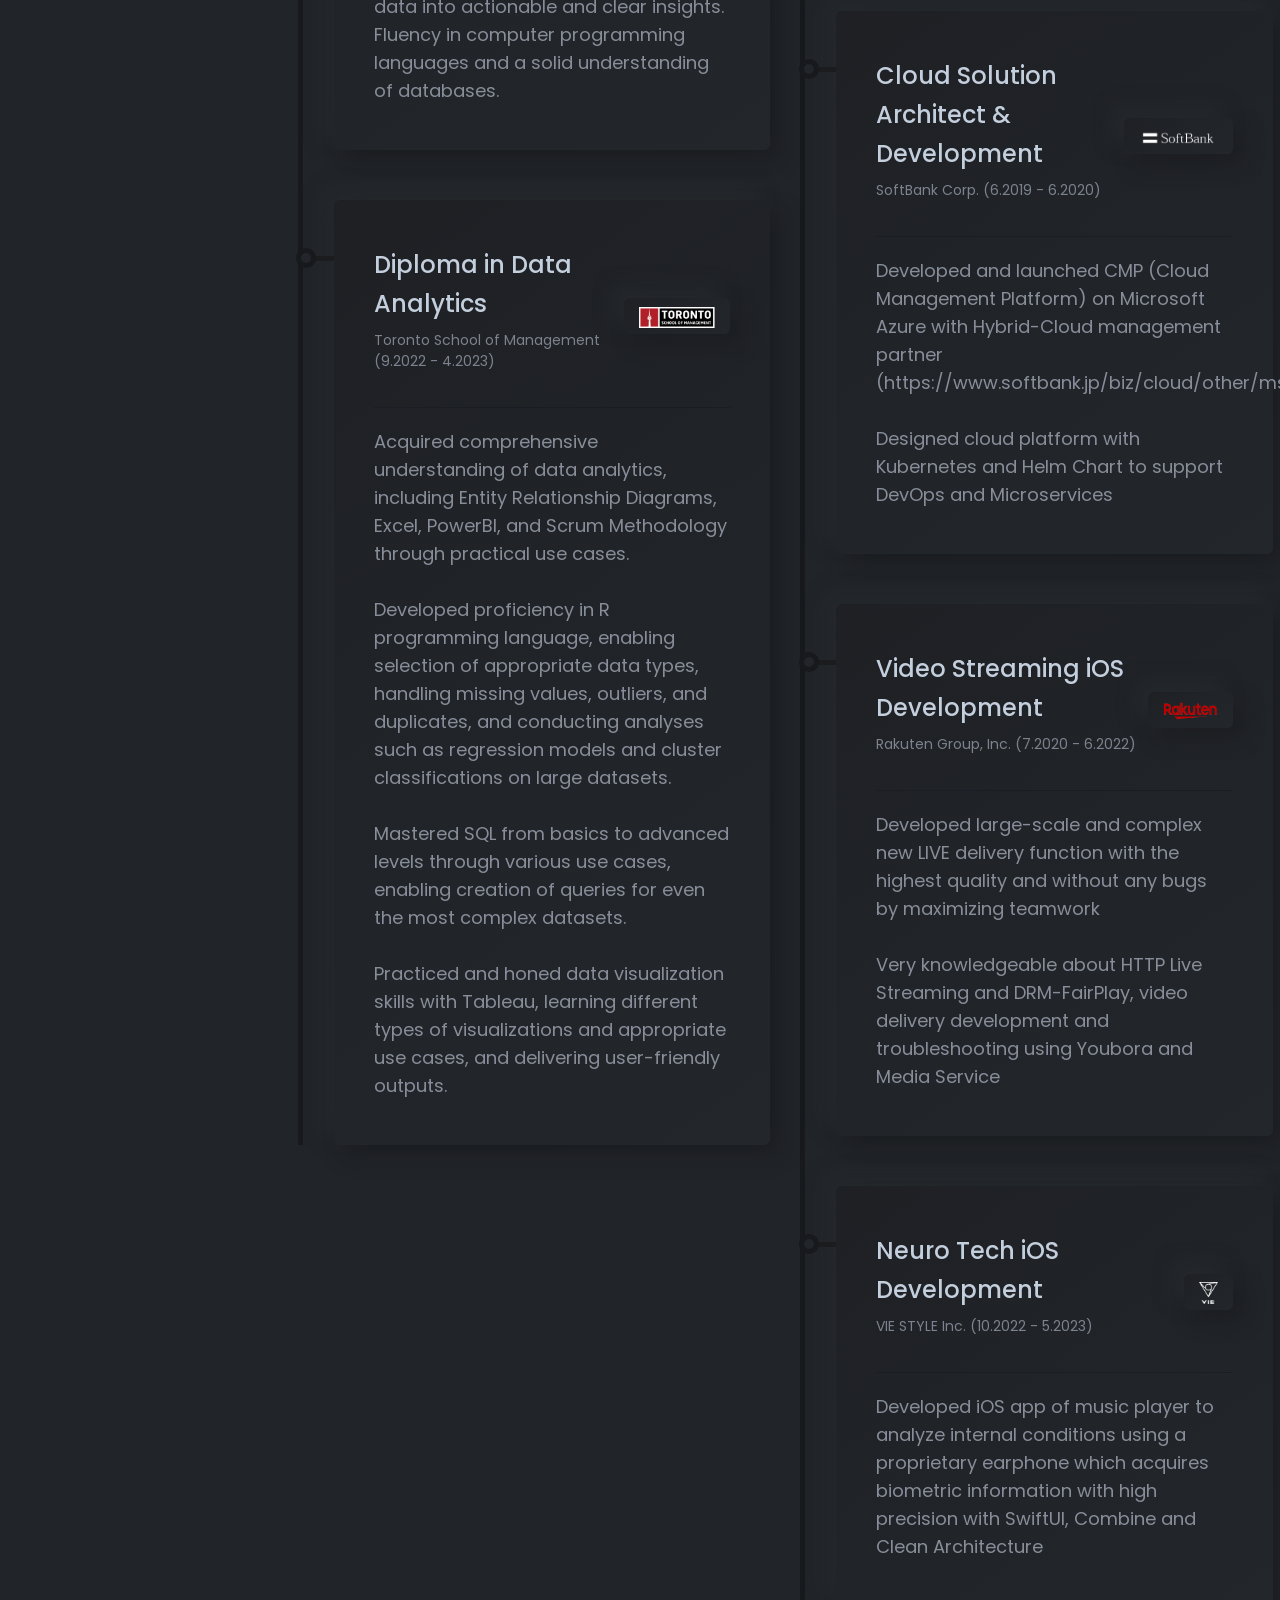
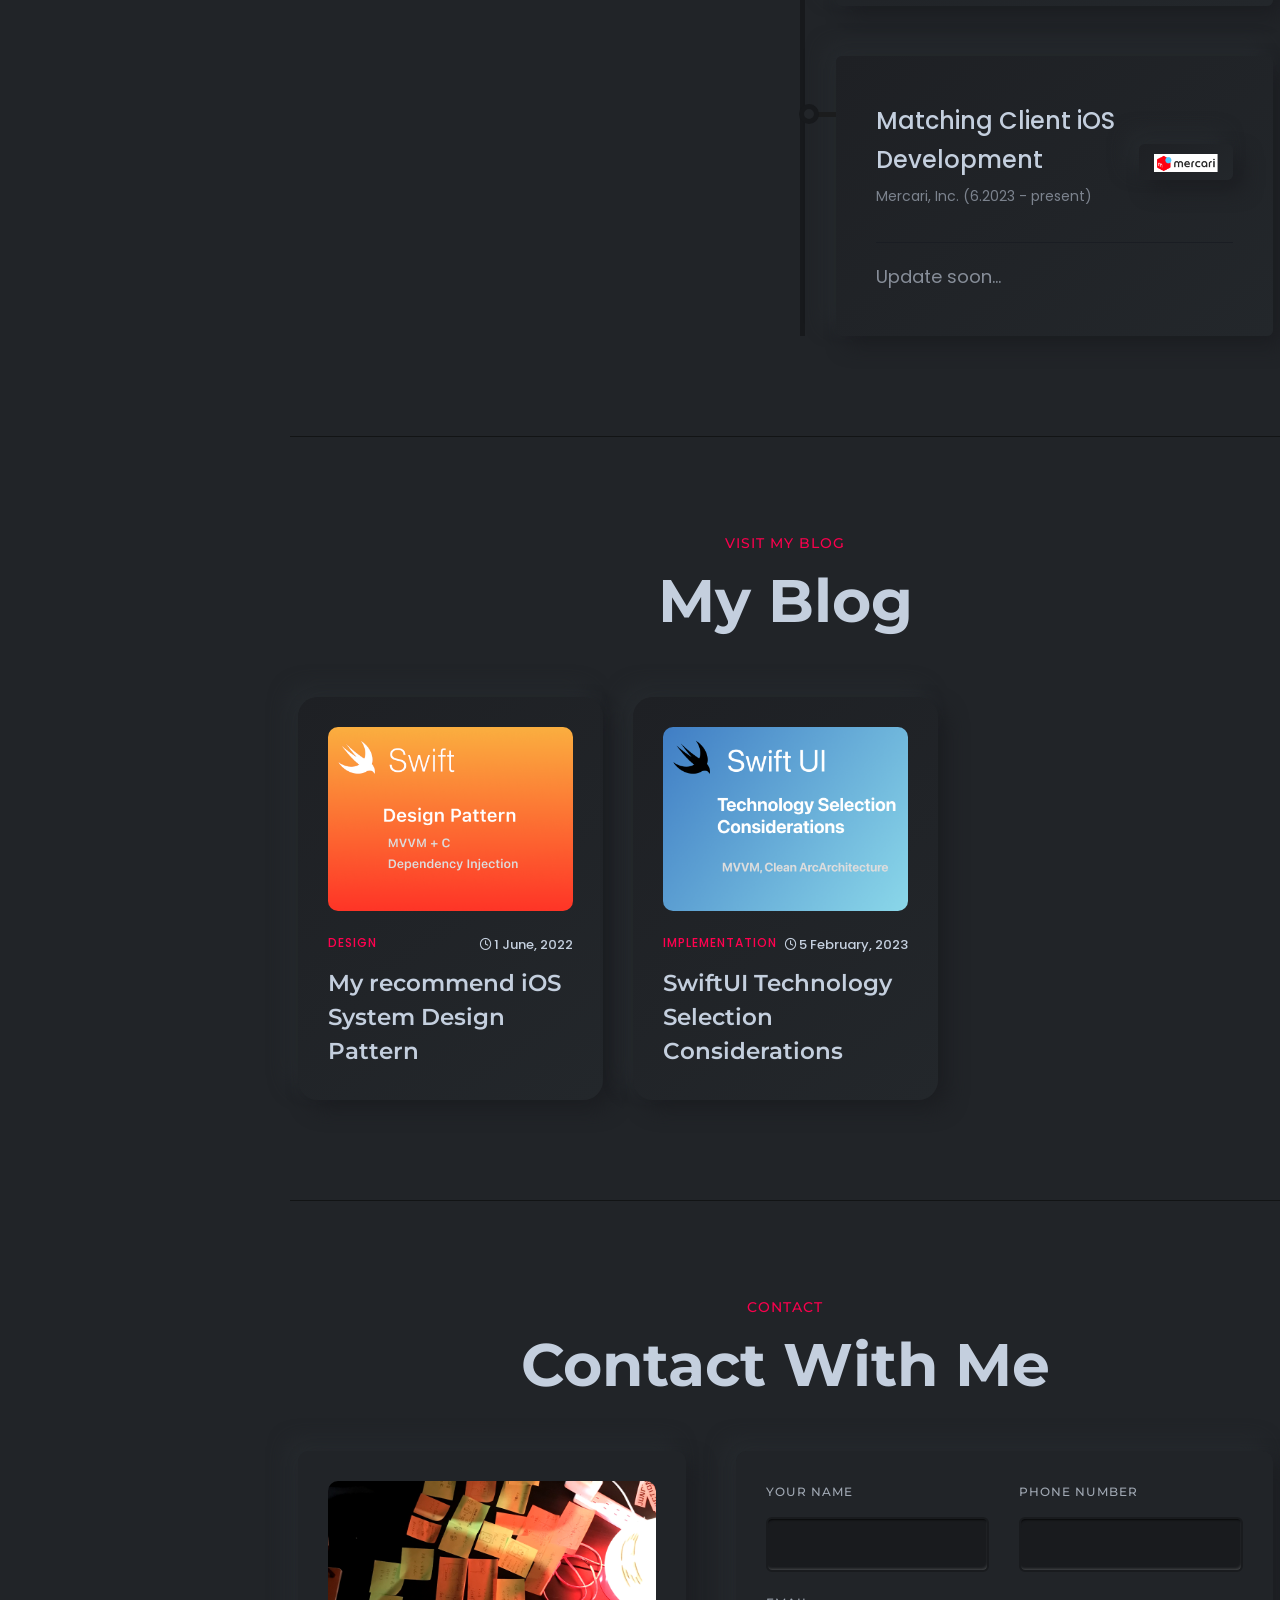
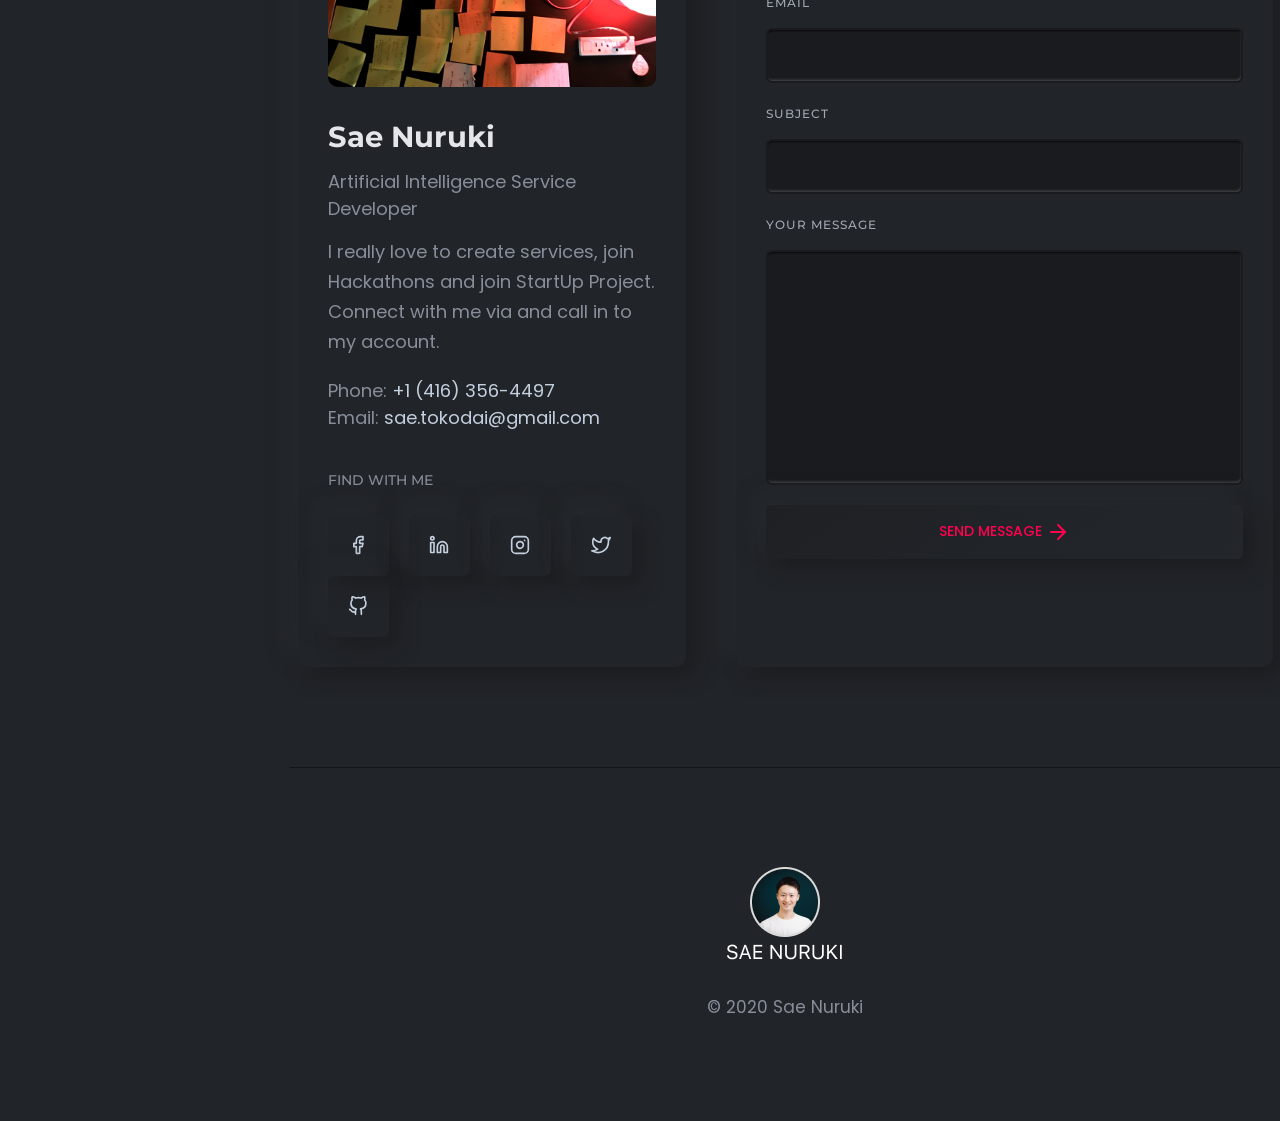
==== commit 9ca24280: "fix an issue" ====
--- a/public/index.html
+++ b/public/index.html
@@ -46,7 +46,7 @@
     <div class="d-none d-xl-block">
         <header class="rn-header-area d-flex align-items-start flex-column left-header-style">
             <div class="logo-area">
-                <img src="assets/images/logo/profile_face.JPG" alt="personal-logo">
+                <img src="assets/images/logo/profile_face.jpg" alt="personal-logo">
             </div>
             <nav id="sideNavs" class="mainmenu-nav navbar-example2 onepagenav">
                 <ul class="primary-menu nav nav-pills">
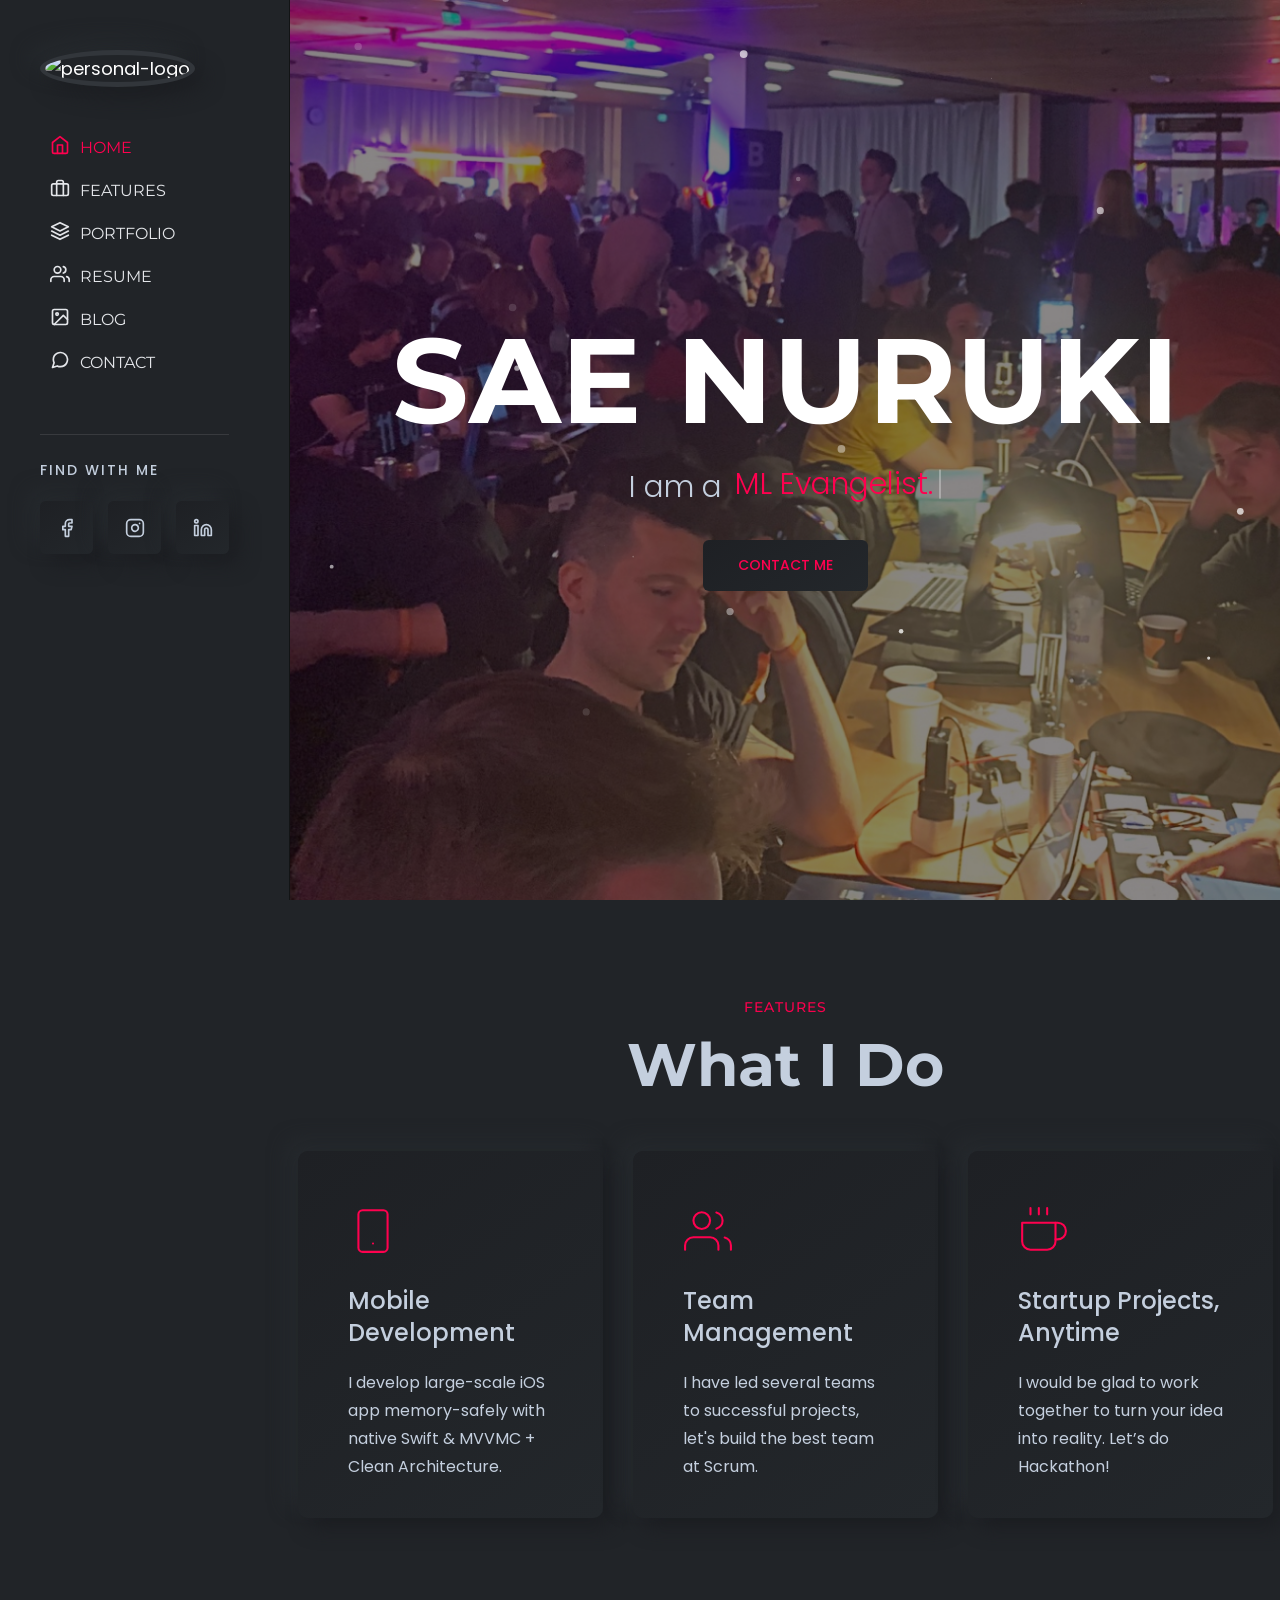
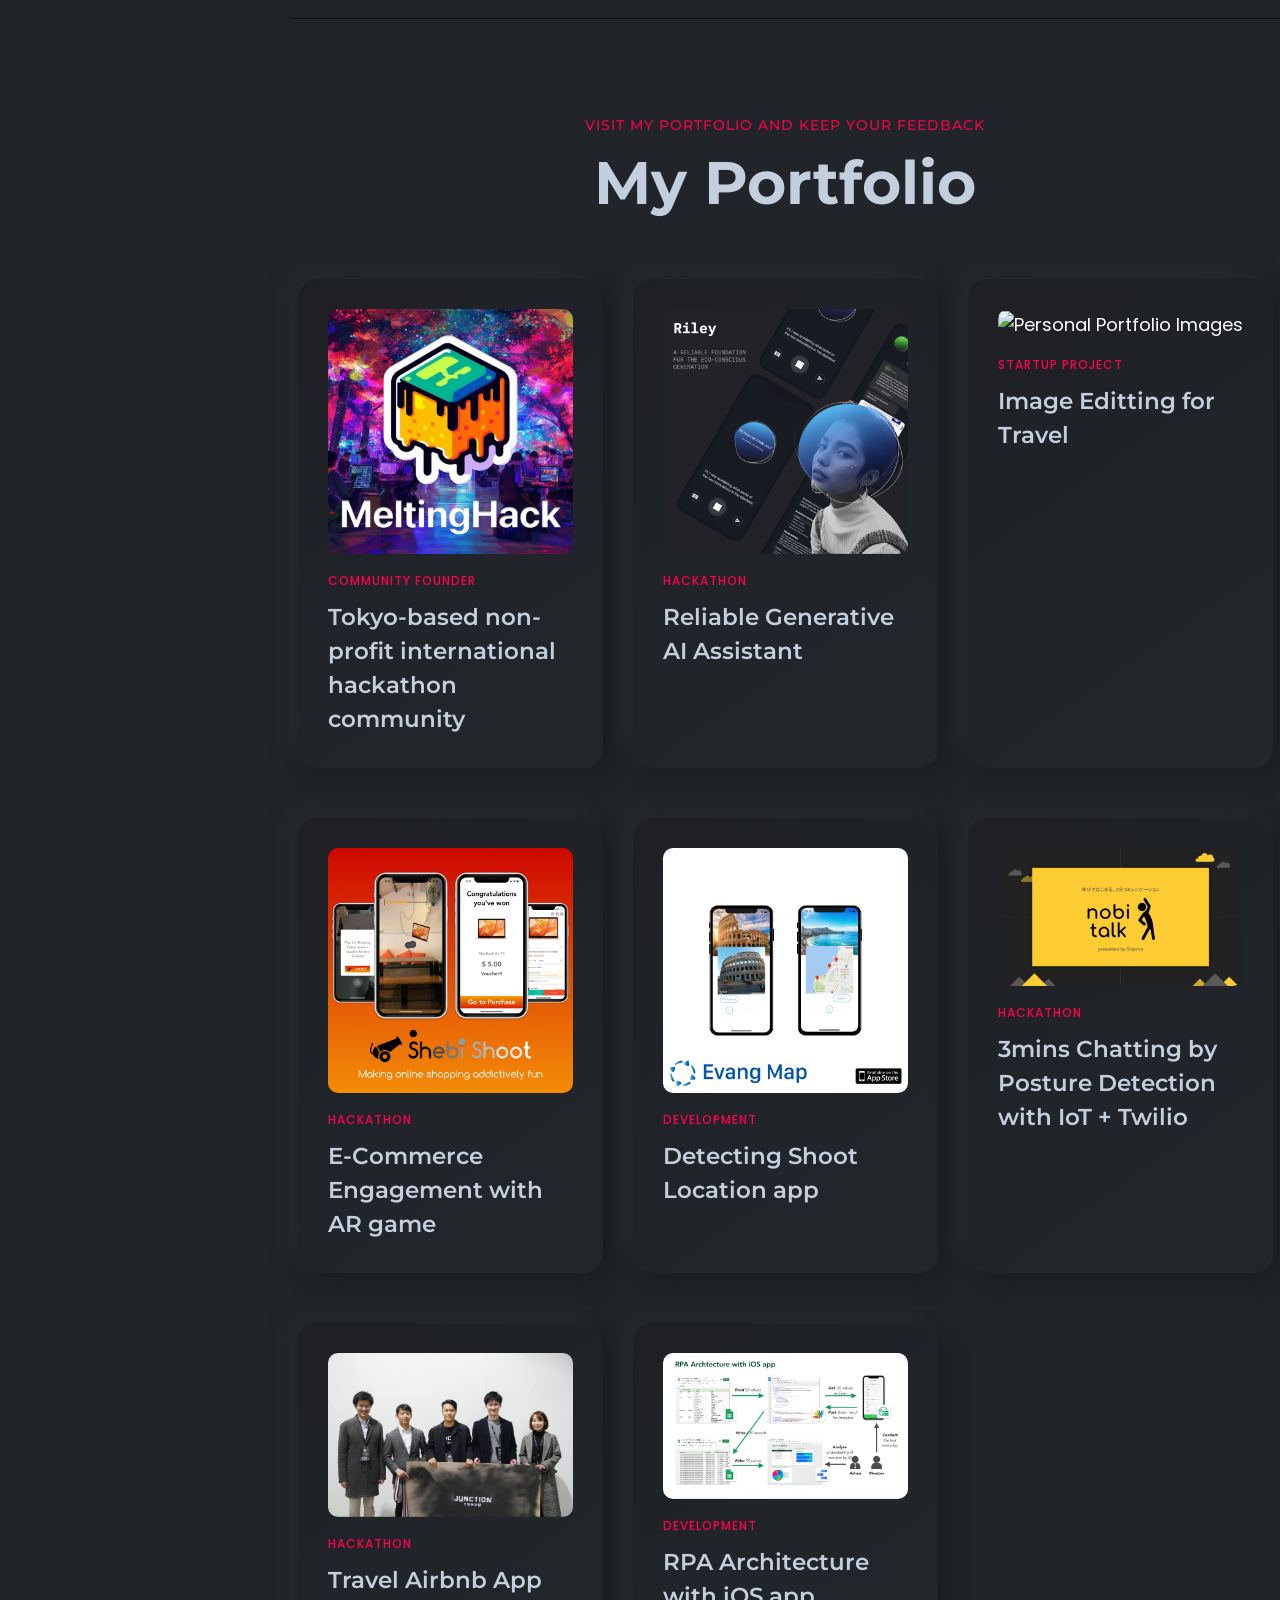
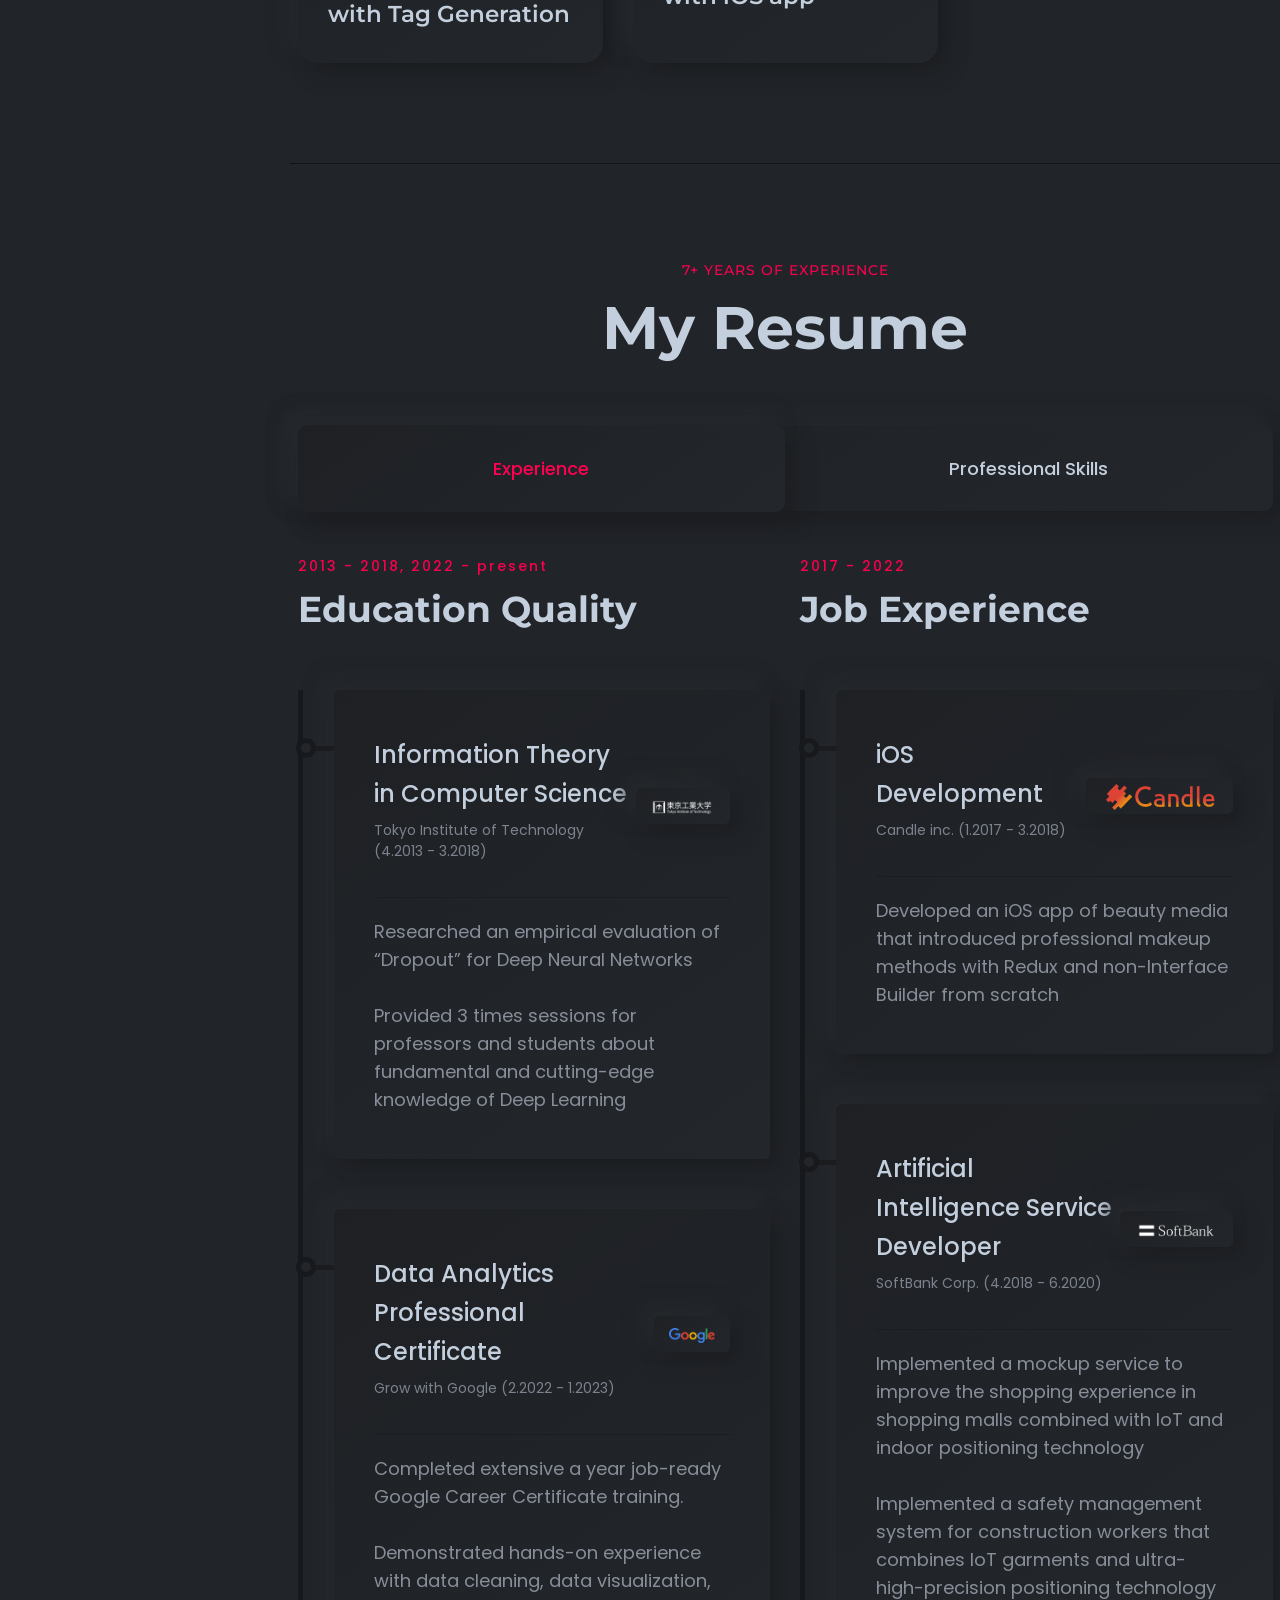
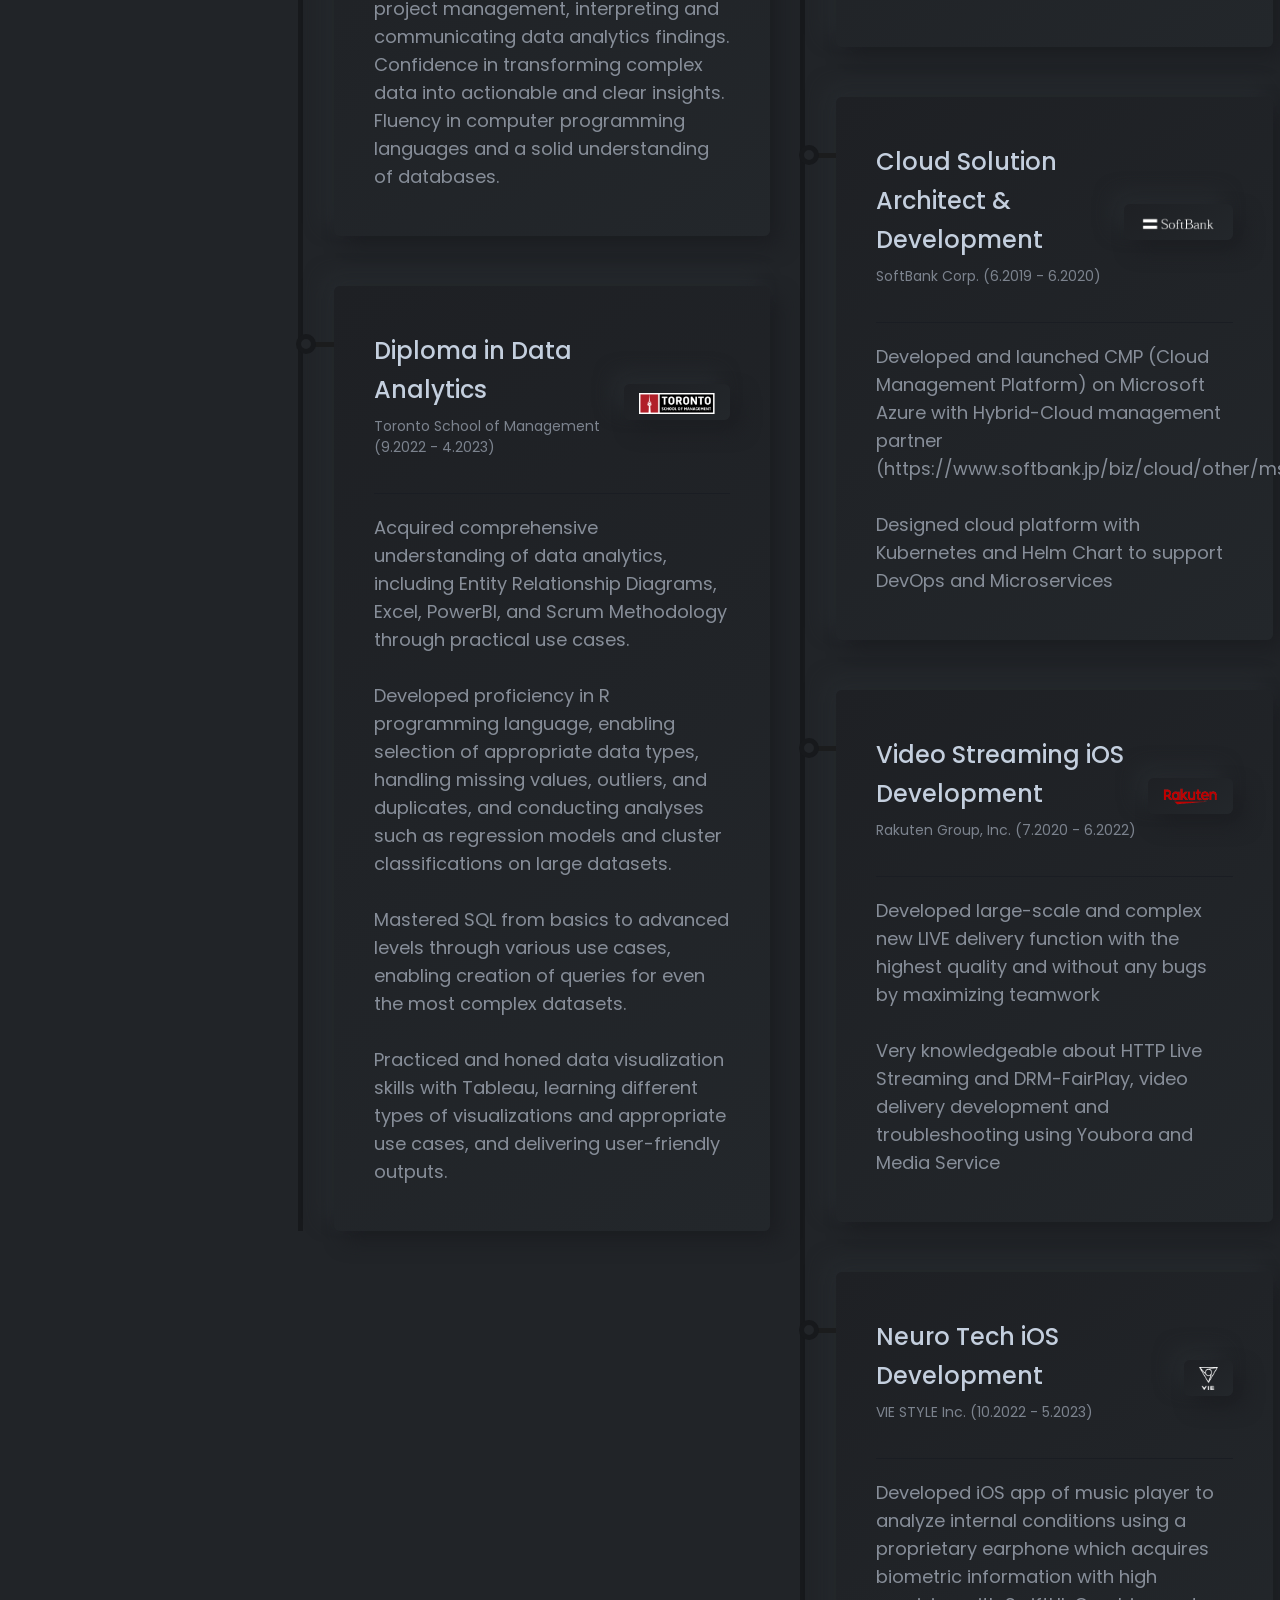
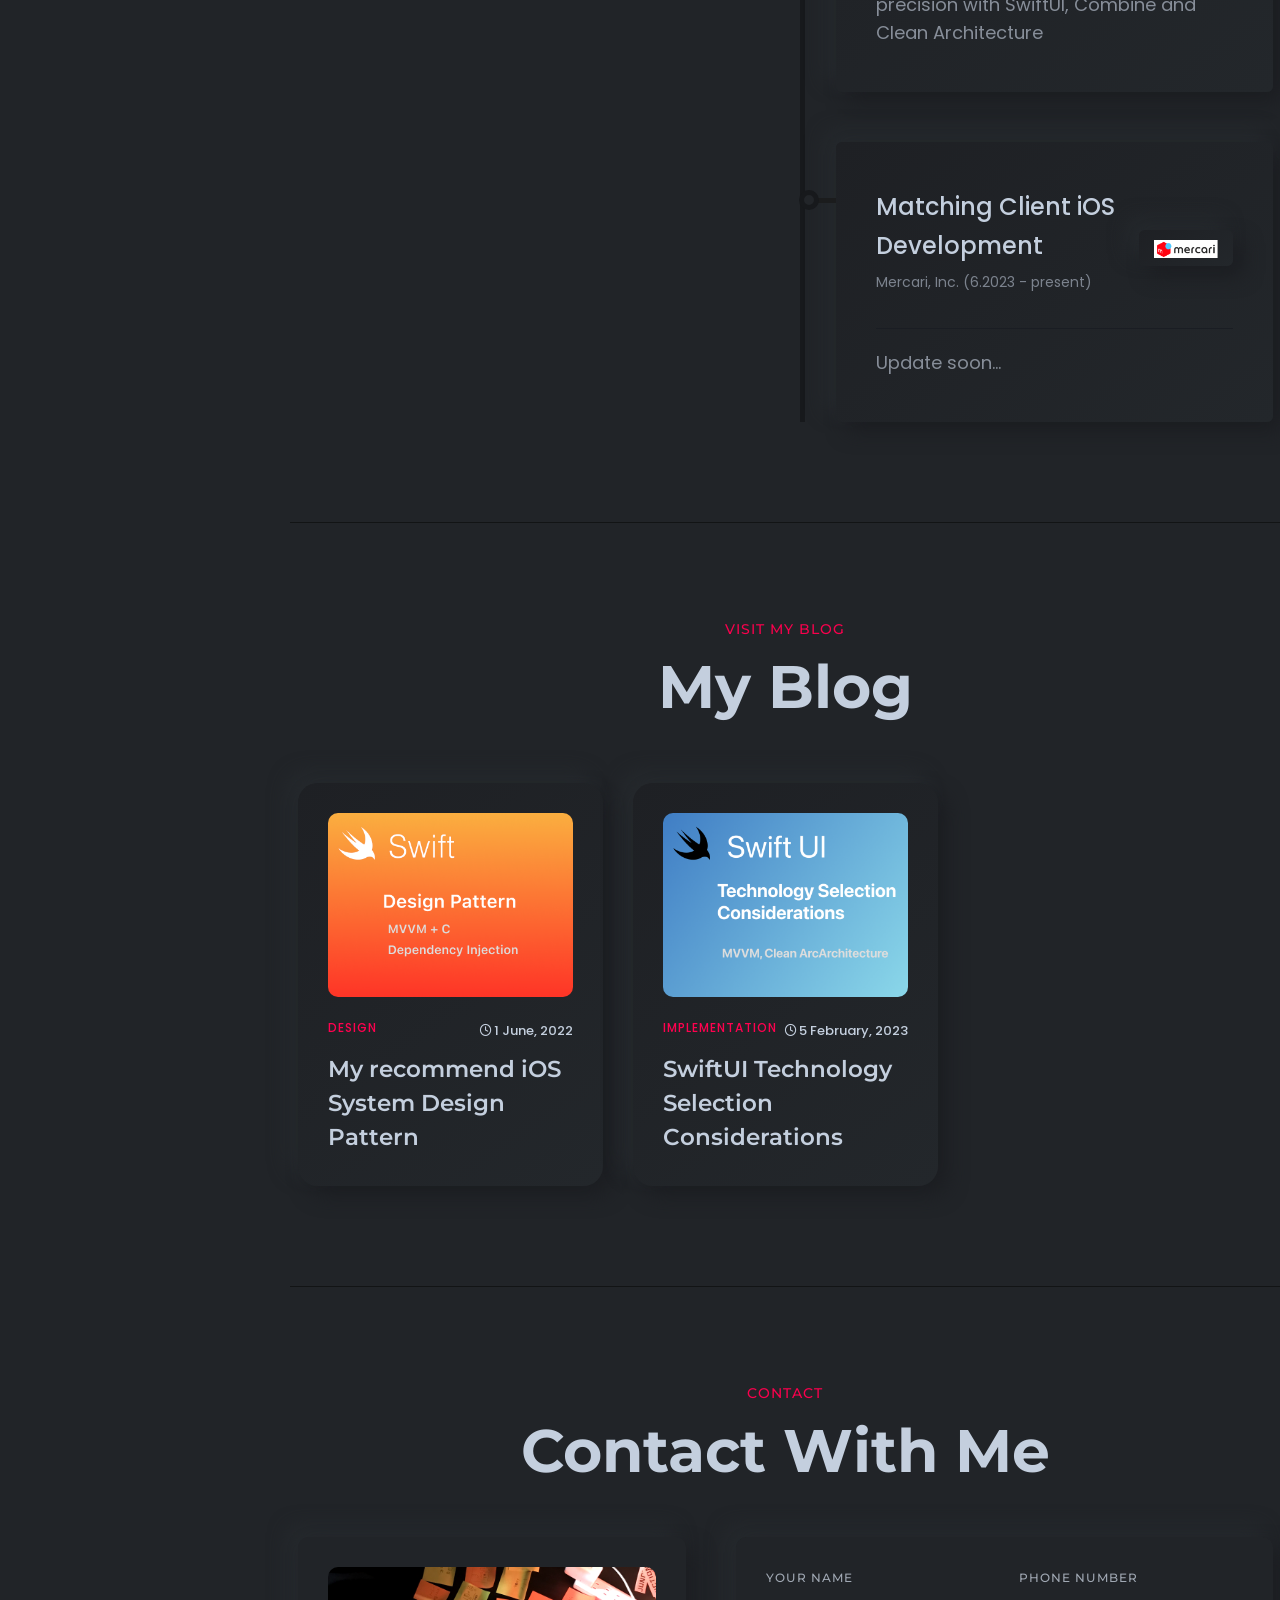
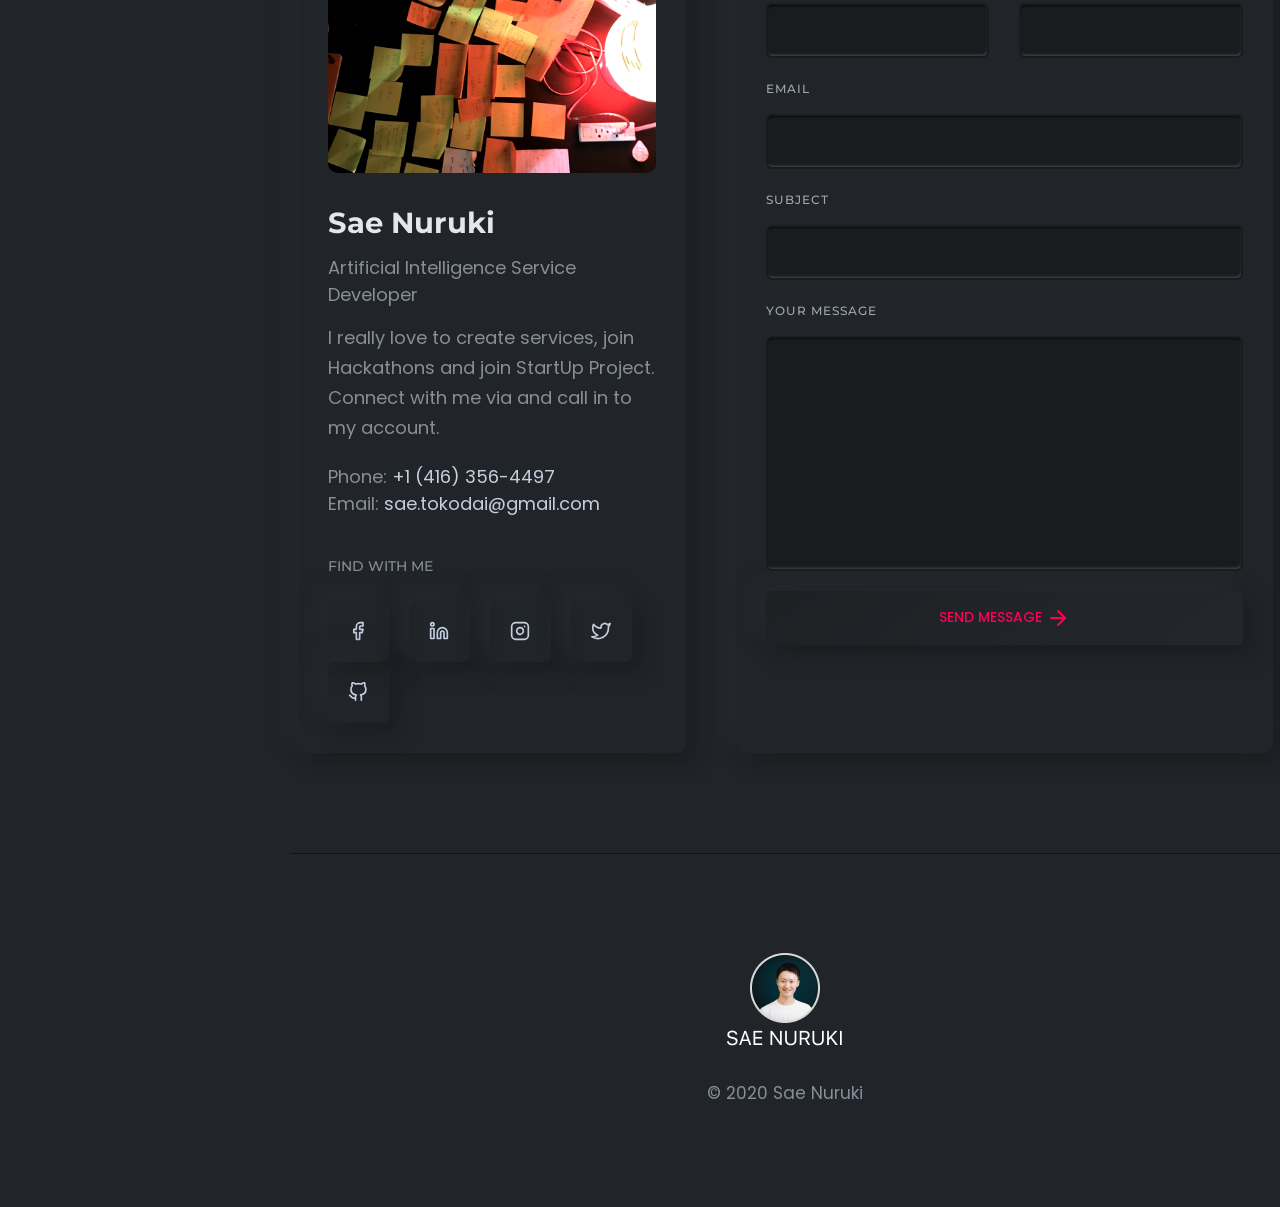
==== commit d50b3fe4: "update portofolio images" ====
--- a/public/index.html
+++ b/public/index.html
@@ -278,6 +278,28 @@
                 <div class="row row--25 mt--10 mt_md--10 mt_sm--10">
                     <!-- Start Single Portfolio -->
                     <div data-aos="fade-up" data-aos-delay="100" data-aos-once="true" class="col-lg-6 col-xl-4 col-md-6 col-12 mt--50 mt_md--30 mt_sm--30">
+                        <div class="rn-portfolio" data-bs-toggle="modal" data-bs-target="#portofolioModalCenter08">
+                            <div class="inner">
+                                <div class="thumbnail">
+                                    <a href="javascript:void(0)">
+                                        <img src="assets/images/portfolio/MeltingHack.png" alt="Personal Portfolio Images">
+                                    </a>
+                                </div>
+                                <div class="content">
+                                    <div class="category-info">
+                                        <div class="category-list">
+                                            <a href="javascript:void(0)">Community Founder</a>
+                                        </div>
+                                    </div>
+                                    <h4 class="title"><a href="javascript:void(0)">Tokyo-based non-profit international hackathon community<i class="feather-arrow-up-right"></i></a></h4>
+                                </div>
+                            </div>
+                        </div>
+                    </div>
+                    <!-- End Single Portfolio -->
+                    
+                    <!-- Start Single Portfolio -->
+                    <div data-aos="fade-up" data-aos-delay="100" data-aos-once="true" class="col-lg-6 col-xl-4 col-md-6 col-12 mt--50 mt_md--30 mt_sm--30">
                         <div class="rn-portfolio" data-bs-toggle="modal" data-bs-target="#portofolioModalCenter07">
                             <div class="inner">
                                 <div class="thumbnail">
@@ -291,8 +313,7 @@
                                             <a href="javascript:void(0)">Hackathon</a>
                                         </div>
                                     </div>
-                                    <h4 class="title"><a href="javascript:void(0)">Reliable Generative AI Assistant<i
-                                                class="feather-arrow-up-right"></i></a></h4>
+                                    <h4 class="title"><a href="javascript:void(0)">Reliable Generative AI Assistant<i class="feather-arrow-up-right"></i></a></h4>
                                 </div>
                             </div>
                         </div>
@@ -314,8 +335,7 @@
                                             <a href="javascript:void(0)">Startup Project</a>
                                         </div>
                                     </div>
-                                    <h4 class="title"><a href="javascript:void(0)">Image Editting for Travel<i
-                                                class="feather-arrow-up-right"></i></a></h4>
+                                    <h4 class="title"><a href="javascript:void(0)">Image Editting for Travel<i class="feather-arrow-up-right"></i></a></h4>
                                 </div>
                             </div>
                         </div>
@@ -395,7 +415,7 @@
                             <div class="inner">
                                 <div class="thumbnail">
                                     <a href="javascript:void(0)">
-                                        <img src="assets/images/portfolio/junction2019.JPG" alt="Personal Portfolio Images">
+                                        <img src="assets/images/portfolio/junction2019.png" alt="Personal Portfolio Images">
                                     </a>
                                 </div>
                                 <div class="content">
@@ -1355,6 +1375,54 @@
         <!-- End Footer Area -->
         <!-- modal area -->
         <!-- Modal Portfolio Body area Start -->
+        <div class="modal fade" id="portofolioModalCenter08" tabindex="-1" role="dialog" aria-hidden="true">
+            <div class="modal-dialog modal-dialog-centered" role="document">
+                <div class="modal-content">
+                    <div class="modal-header">
+                        <button type="button" class="close" data-bs-dismiss="modal" aria-label="Close">
+                            <span aria-hidden="true"><i data-feather="x"></i></span>
+                        </button>
+                    </div>
+                    <div class="modal-body">
+                        <div class="row align-items-center">
+
+                            <div class="col-lg-6">
+                                <div class="portfolio-popup-thumbnail">
+                                    <div class="image">
+                                        <img class="w-100" src="assets/images/portfolio/MeltingHack.png" alt="slide">
+                                    </div>
+                                </div>
+                            </div>
+
+                            <div class="col-lg-6">
+                                <div class="text-content">
+                                    <h3>
+                                        <span>Featured - Tech Community</span> Community Founder
+                                    </h3>
+                                    <p class="mb--30">"Unleash your potential and build practical skills"</p>
+                                    <p>Melting Hack is a Tokyo-based non-profit international hackathon community 
+                                        that empowers individuals of all backgrounds to gain hands-on tech skills 
+                                        and bring their dreams to life. Through short-term prototyping, immersive workshops, 
+                                        and passionate connections, we foster an environment where innovation thrives.
+                                        Join us as we shape the future, one hackathon at a time.</p>
+                                    <div class="button-group mt--20">
+                                        <a href="https://melting-hack.tokyo" class="rn-btn">
+                                            <span>VIEW COMMUNITY WEBSITE</span>
+                                            <i data-feather="chevron-right"></i>
+                                        </a>
+                                    </div>
+
+                                </div>
+                                <!-- End of .text-content -->
+                            </div>
+                        </div>
+                        <!-- End of .row Body-->
+                    </div>
+                </div>
+            </div>
+        </div>
+        <!-- End Modal Portfolio area -->
+        <!-- Modal Portfolio Body area Start -->
         <div class="modal fade" id="portofolioModalCenter07" tabindex="-1" role="dialog" aria-hidden="true">
             <div class="modal-dialog modal-dialog-centered" role="document">
                 <div class="modal-content">
@@ -1382,7 +1450,7 @@
                                     <p class="mb--30">We got 1st place in the Outokumpu Challenge at Junction 2023!!🥇</p>
                                     <p>Our approach to the challenge "SUSTAINABLE GENERATIVE AI ASSISTANT FOR INSIGHTS" involved designing a model to ensure the reliability of large-scale language models, utilizing <a href="https://arxiv.org/pdf/2005.11401.pdf">RAG (Retrieval Augmented Generation)</a>. Balancing precision and eco-friendliness is challenging, but by reliable databases and facilitating discussions among small-scale ML models, we achieved a high-precision AI model. Additionally, implementing a Mobile App with voice input and an intuitive feedbacks provided a user-friendly experience, accessible anytime.</p>
                                     <div class="button-group mt--20">
-                                        <a href="https://www.linkedin.com/posts/saenuruki_junction2023-hackathon-outokumpu-activity-7131247780685103105-nhdR/" class="rn-btn">
+                                        <a href="https://drive.google.com/file/d/1EsaJDZk20DCf0CGXFFlVo4tUYVUBRgmU/view?usp=sharing" class="rn-btn">
                                             <span>VIEW PROJECT</span>
                                             <i data-feather="chevron-right"></i>
                                         </a>
@@ -1595,7 +1663,7 @@
                             <div class="col-lg-6">
                                 <div class="portfolio-popup-thumbnail">
                                     <div class="image">
-                                        <img class="w-100" src="assets/images/portfolio/junction2019.JPG" alt="slide">
+                                        <img class="w-100" src="assets/images/portfolio/junction2019.png" alt="slide">
                                     </div>
                                 </div>
                             </div>
